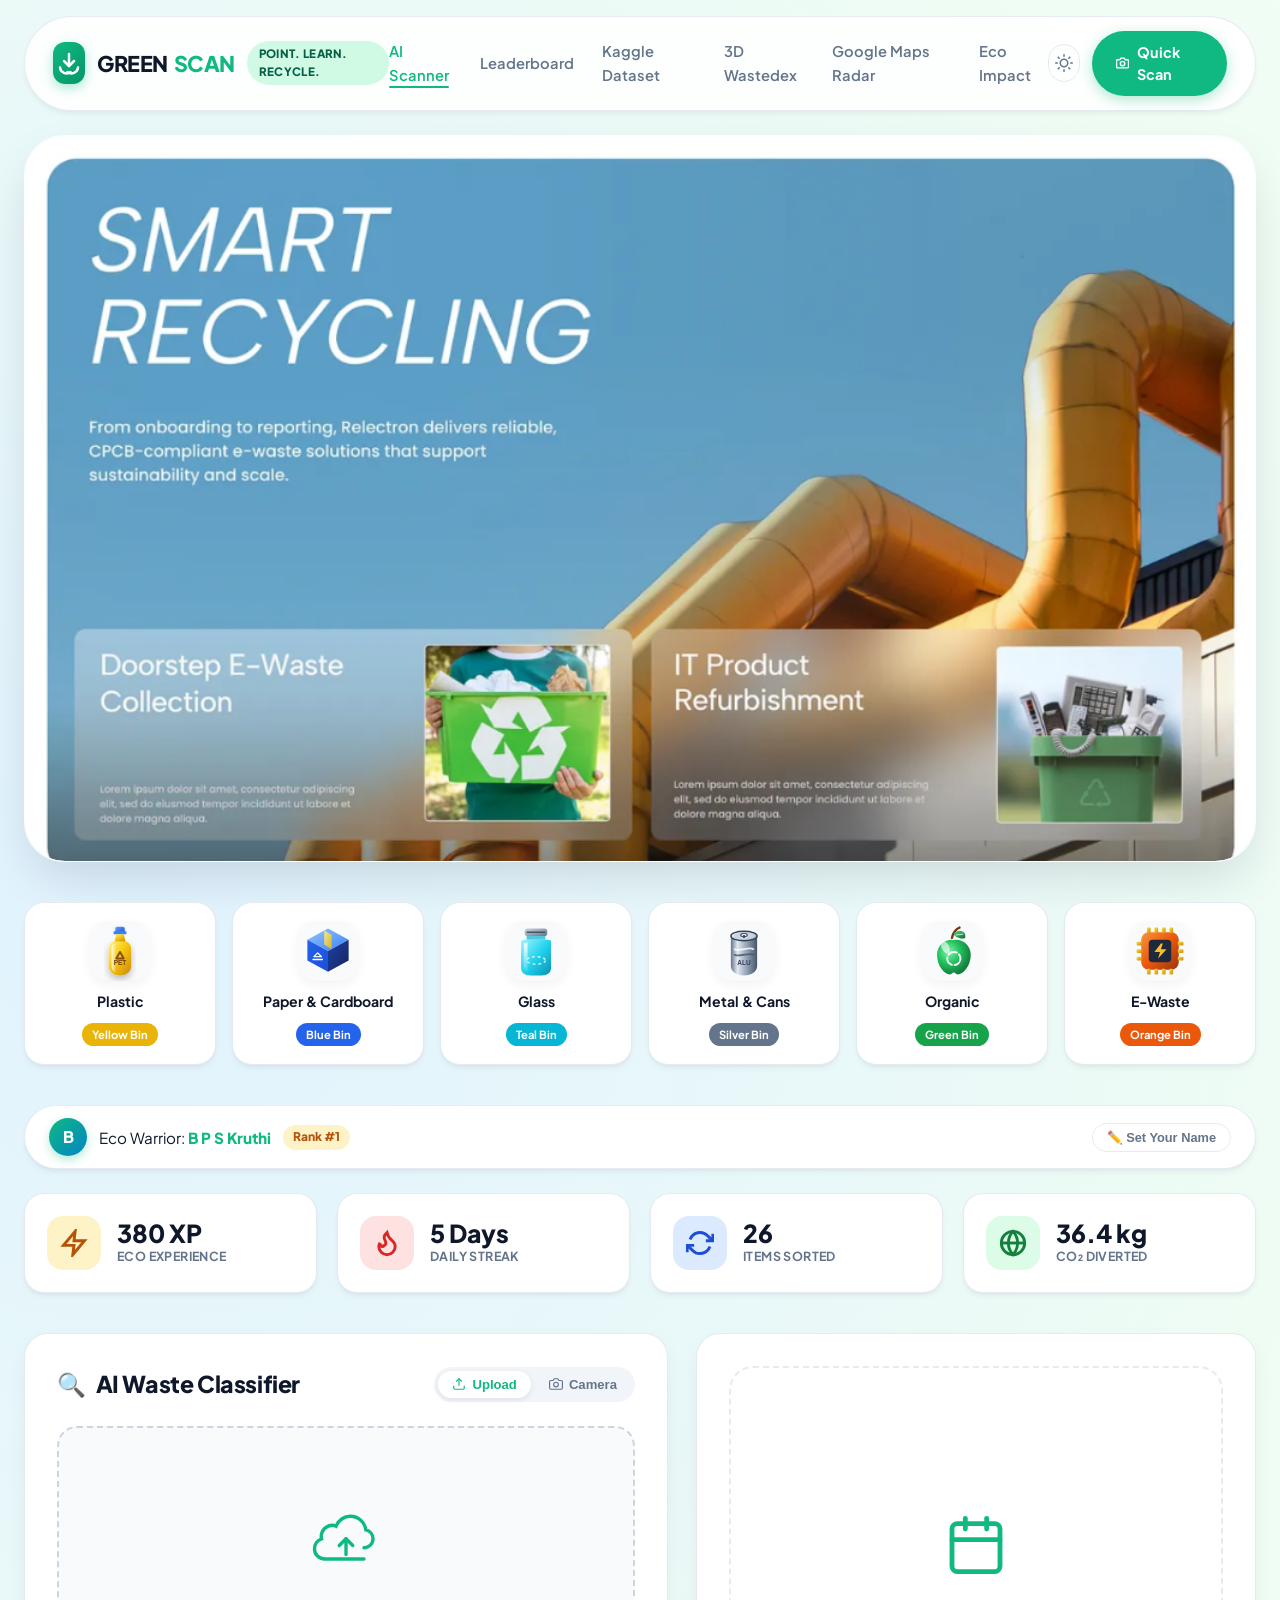
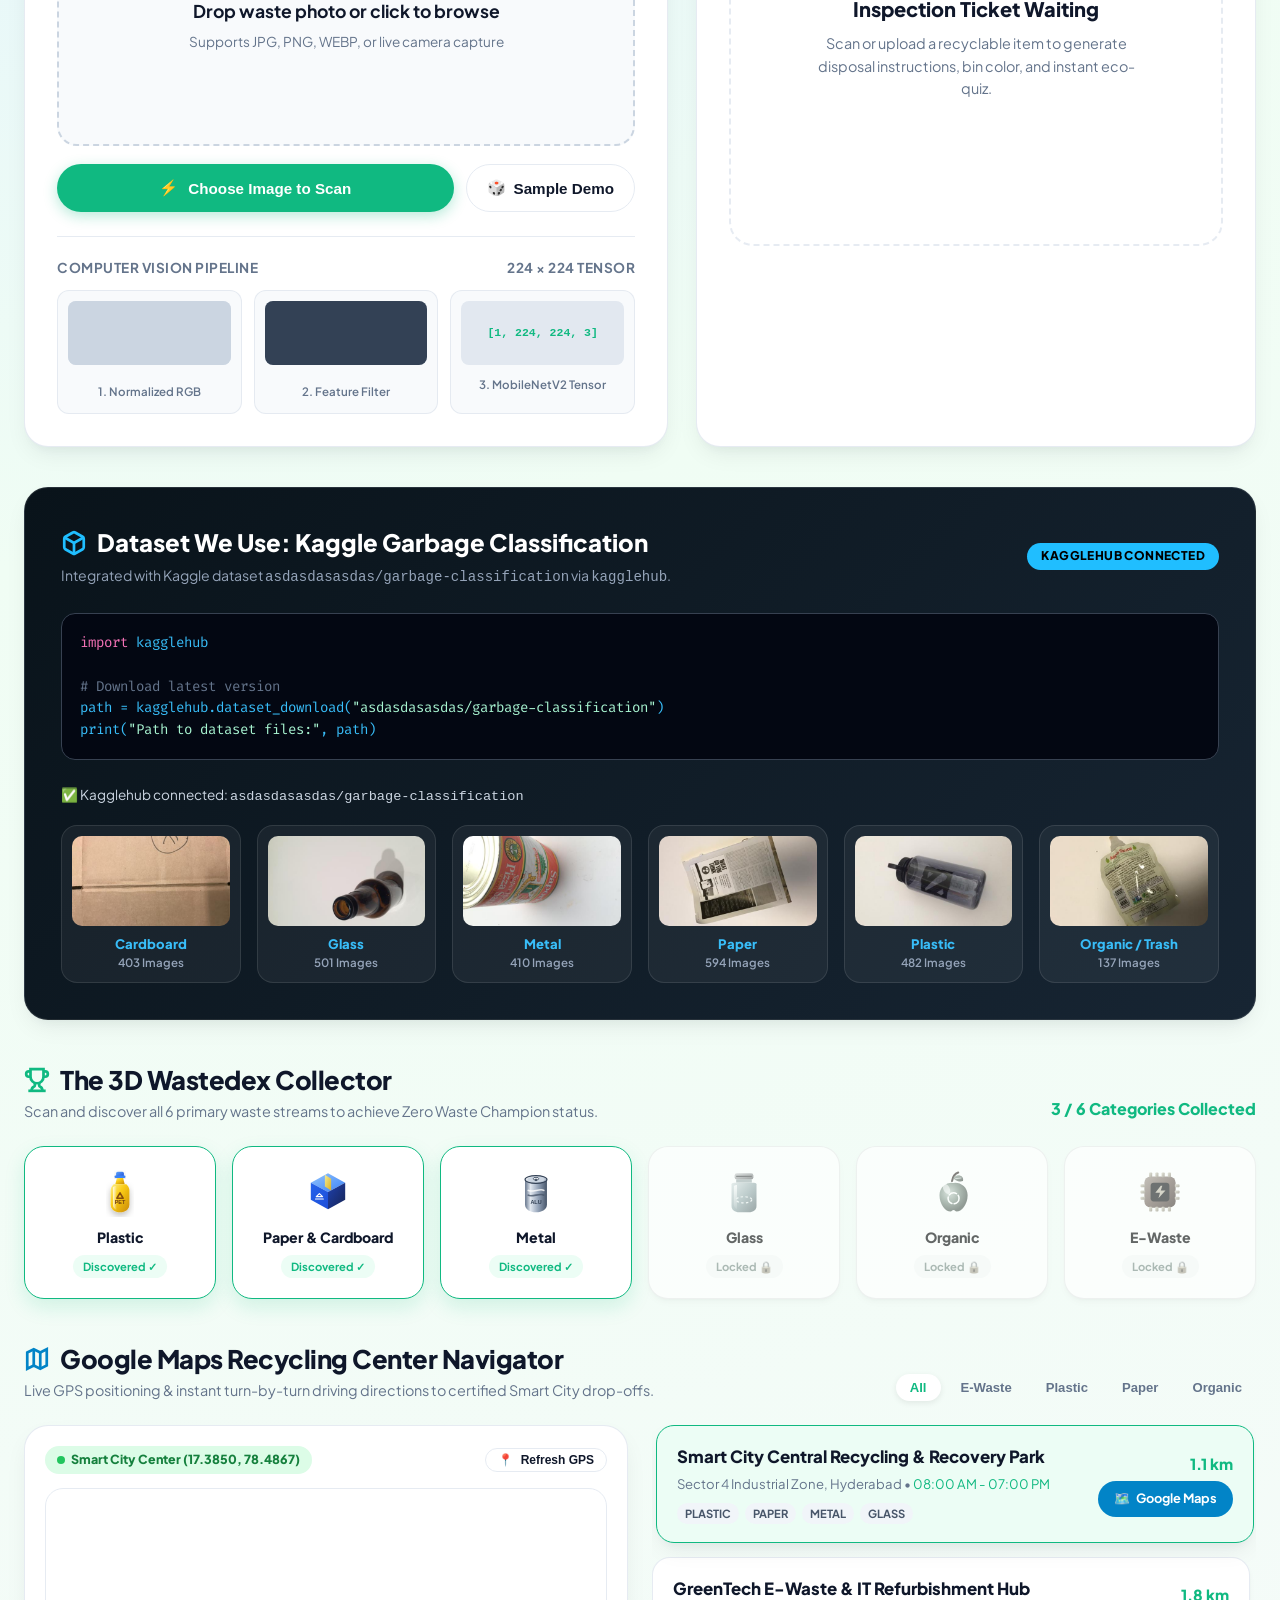
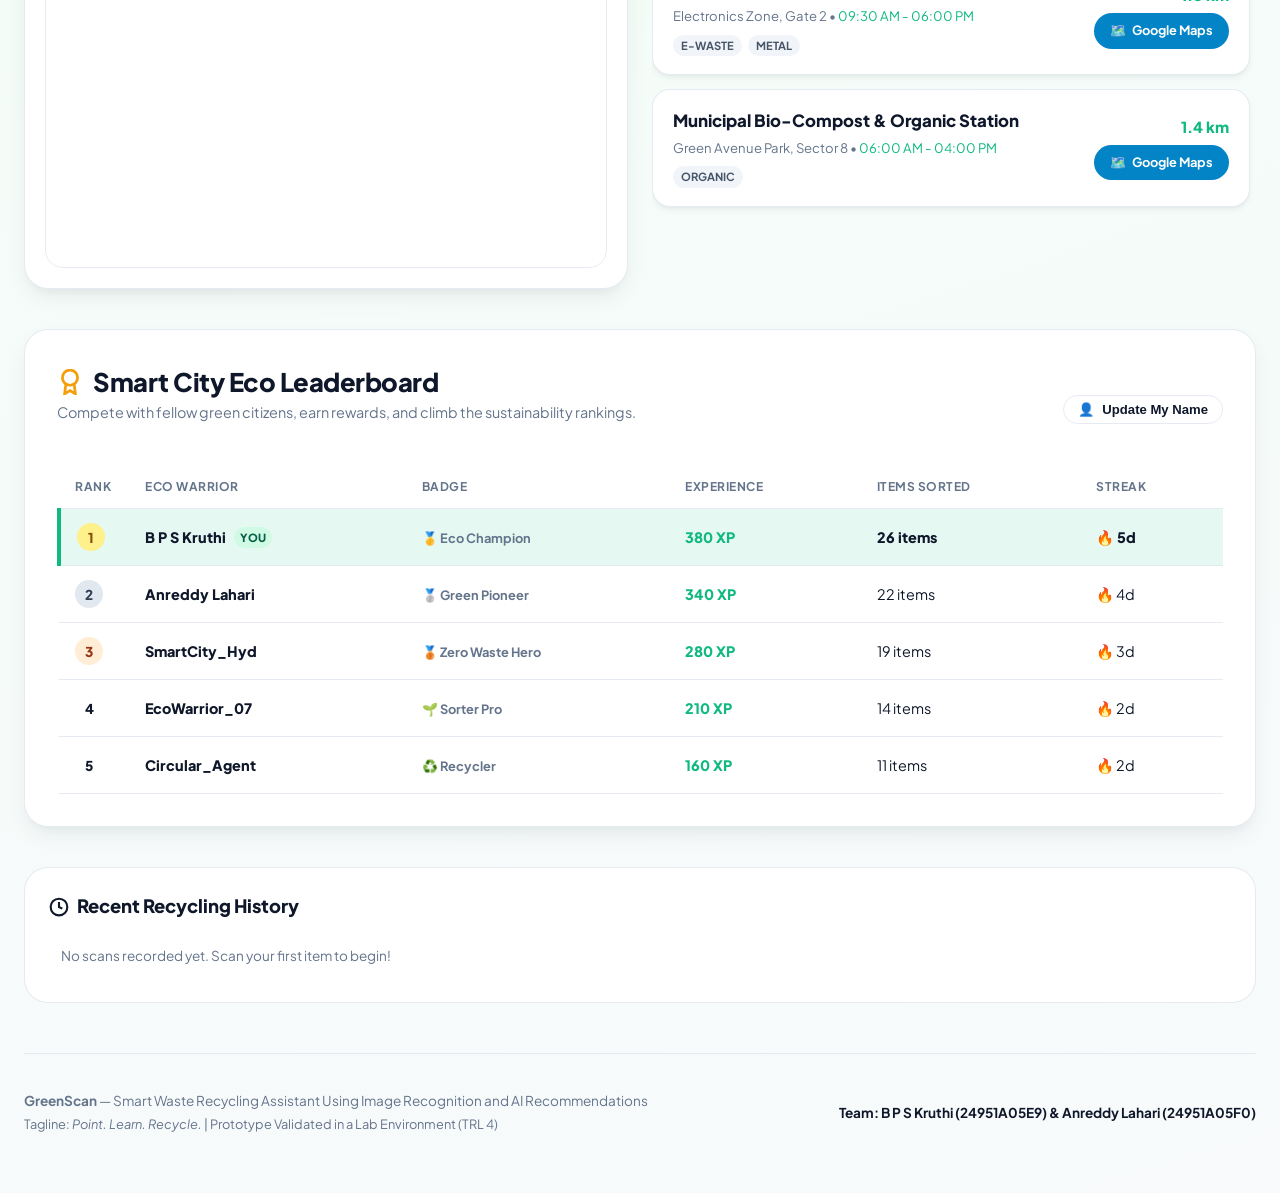
==== static/index.html @ 91ac3212 "Initial commit: GreenScan Smart Waste Recycling Assistant using Image Recognition and AI Recommendat" ====
<!DOCTYPE html>
<html lang="en">
<head>
  <meta charset="UTF-8">
  <meta name="viewport" content="width=device-width, initial-scale=1.0">
  <title>GreenScan - Smart Waste Recycling Assistant Using Image Recognition and AI Recommendations</title>
  <!-- Google Fonts: Plus Jakarta Sans & Fira Code -->
  <link rel="preconnect" href="https://fonts.googleapis.com">
  <link rel="preconnect" href="https://fonts.gstatic.com" crossorigin>
  <link href="https://fonts.googleapis.com/css2?family=Plus+Jakarta+Sans:ital,wght@0,300;0,400;0,500;0,600;0,700;0,800;1,800;1,900&family=Fira+Code:wght@400;500;600&display=swap" rel="stylesheet">
  <!-- Stylesheet -->
  <link rel="stylesheet" href="css/style.css">
  <link rel="icon" href="data:image/svg+xml,<svg xmlns='http://www.w3.org/2000/svg' viewBox='0 0 100 100'><text y='.9em' font-size='90'>♻️</text></svg>">
</head>
<body>

  <div class="site-wrapper">

    <!-- Top Navigation Header (Inspired by RECYCLEE) -->
    <header class="main-header">
      <a href="#" class="brand-container">
        <div class="brand-icon-box">
          <!-- 3D Geometric Recycle Leaf SVG -->
          <svg width="24" height="24" viewBox="0 0 24 24" fill="none" stroke="currentColor" stroke-width="2.5" stroke-linecap="round" stroke-linejoin="round">
            <polyline points="7 10 12 15 17 10"></polyline>
            <path d="M12 15V3"></path>
            <path d="M21 16.5A6.5 6.5 0 0 1 10.5 21"></path>
            <path d="M3 16.5A6.5 6.5 0 0 0 13.5 21"></path>
          </svg>
        </div>
        <div class="brand-title">
          GREEN<span>SCAN</span>
        </div>
        <span class="tagline-pill">Point. Learn. Recycle.</span>
      </a>

      <nav>
        <ul class="nav-links">
          <li><a href="#scan-studio" class="active">AI Scanner</a></li>
          <li><a href="#leaderboard-section">Leaderboard</a></li>
          <li><a href="#kaggle-section">Kaggle Dataset</a></li>
          <li><a href="#wastedex-section">3D Wastedex</a></li>
          <li><a href="#maps-section">Google Maps Radar</a></li>
          <li><a href="#impact-section">Eco Impact</a></li>
        </ul>
      </nav>

      <div class="header-actions">
        <!-- Theme Toggle -->
        <button class="btn-theme-toggle" id="theme-toggle" title="Toggle Light / Dark Mode">
          <svg width="18" height="18" viewBox="0 0 24 24" fill="none" stroke="currentColor" stroke-width="2" stroke-linecap="round" stroke-linejoin="round">
            <circle cx="12" cy="12" r="5"></circle>
            <line x1="12" y1="1" x2="12" y2="3"></line>
            <line x1="12" y1="21" x2="12" y2="23"></line>
            <line x1="4.22" y1="4.22" x2="5.64" y2="5.64"></line>
            <line x1="18.36" y1="18.36" x2="19.78" y2="19.78"></line>
            <line x1="1" y1="12" x2="3" y2="12"></line>
            <line x1="21" y1="12" x2="23" y2="12"></line>
            <line x1="4.22" y1="19.78" x2="5.64" y2="18.36"></line>
            <line x1="18.36" y1="5.64" x2="19.78" y2="4.22"></line>
          </svg>
        </button>

        <a href="#scan-studio" class="btn-cta-green">
          <svg width="16" height="16" viewBox="0 0 24 24" fill="none" stroke="currentColor" stroke-width="2.5" stroke-linecap="round" stroke-linejoin="round"><path d="M23 19a2 2 0 0 1-2 2H3a2 2 0 0 1-2-2V8a2 2 0 0 1 2-2h4l2-3h6l2 3h4a2 2 0 0 1 2 2z"></path><circle cx="12" cy="13" r="4"></circle></svg>
          Quick Scan
        </a>
      </div>
    </header>

    <!-- Hero Section (Matches Reference Image Exactly: Clean Industrial Pipeline, No Duplicate Text, No SDG Clutter) -->
    <section class="hero-outer-card">
      <img src="img/hero_banner.png" alt="Smart Recycling Hero Banner" class="hero-banner-main">
      
      <!-- Interactive Hotspots over the two frosted cards in the image -->
      <div class="hero-hotspots">
        <div class="hero-hotspot" onclick="document.getElementById('maps-section').scrollIntoView({behavior: 'smooth'})" title="Doorstep E-Waste Collection: View Drop-off Centers"></div>
        <div class="hero-hotspot" onclick="document.getElementById('scan-studio').scrollIntoView({behavior: 'smooth'})" title="IT Product Refurbishment: AI Waste Scanner"></div>
      </div>
    </section>

    <!-- 3D Vector SVG Category Quick Bar (Handcrafted 3D Gradient Vector Icons) -->
    <section class="category-strip">
      <div class="cat-pill-card" onclick="simulateSmartClassification('plastic_bottle.jpg')">
        <div class="cat-3d-svg-wrap" id="cat-svg-plastic">
          <!-- 3D Plastic Bottle SVG injected via JS -->
        </div>
        <span class="name">Plastic</span>
        <span class="bin-tag bg-yellow-bin">Yellow Bin</span>
      </div>

      <div class="cat-pill-card" onclick="simulateSmartClassification('cardboard_box.jpg')">
        <div class="cat-3d-svg-wrap" id="cat-svg-paper">
          <!-- 3D Cardboard Box SVG injected via JS -->
        </div>
        <span class="name">Paper &amp; Cardboard</span>
        <span class="bin-tag bg-blue-bin">Blue Bin</span>
      </div>

      <div class="cat-pill-card" onclick="simulateSmartClassification('glass_jar.jpg')">
        <div class="cat-3d-svg-wrap" id="cat-svg-glass">
          <!-- 3D Glass Jar SVG injected via JS -->
        </div>
        <span class="name">Glass</span>
        <span class="bin-tag bg-teal-bin">Teal Bin</span>
      </div>

      <div class="cat-pill-card" onclick="simulateSmartClassification('soda_can.jpg')">
        <div class="cat-3d-svg-wrap" id="cat-svg-metal">
          <!-- 3D Metal Can SVG injected via JS -->
        </div>
        <span class="name">Metal &amp; Cans</span>
        <span class="bin-tag bg-grey-bin">Silver Bin</span>
      </div>

      <div class="cat-pill-card" onclick="simulateSmartClassification('banana_peel.jpg')">
        <div class="cat-3d-svg-wrap" id="cat-svg-organic">
          <!-- 3D Organic Apple SVG injected via JS -->
        </div>
        <span class="name">Organic</span>
        <span class="bin-tag bg-green-bin">Green Bin</span>
      </div>

      <div class="cat-pill-card" onclick="simulateSmartClassification('battery_circuit.jpg')">
        <div class="cat-3d-svg-wrap" id="cat-svg-ewaste">
          <!-- 3D E-Waste Circuit SVG injected via JS -->
        </div>
        <span class="name">E-Waste</span>
        <span class="bin-tag bg-orange-bin">Orange Bin</span>
      </div>
    </section>

    <!-- User Profile Bar with Leaderboard Rank and Edit Name -->
    <div class="user-profile-bar">
      <div class="user-profile-left">
        <div class="user-avatar-circle" id="user-display-avatar">K</div>
        <div class="user-title-text">
          Eco Warrior: <strong id="user-display-name">B P S Kruthi</strong>
        </div>
        <span class="rank-badge-pill" id="user-display-rank">Rank #1</span>
      </div>
      <button class="btn-edit-name" id="btn-open-name-modal">
        <span>✏️</span> Set Your Name
      </button>
    </div>

    <!-- Gamification & Impact Overview Bar -->
    <section class="gamification-impact-grid" id="impact-section">
      <div class="metric-card">
        <div class="metric-icon-box" style="background: #fef3c7; color: #b45309;">
          <svg width="28" height="28" viewBox="0 0 24 24" fill="none" stroke="currentColor" stroke-width="2.5"><polygon points="13 2 3 14 12 14 11 22 21 10 12 10 13 2"></polygon></svg>
        </div>
        <div class="metric-info">
          <h3 id="stat-xp">120 XP</h3>
          <p>Eco Experience</p>
        </div>
      </div>

      <div class="metric-card">
        <div class="metric-icon-box" style="background: #fee2e2; color: #dc2626;">
          <svg width="28" height="28" viewBox="0 0 24 24" fill="none" stroke="currentColor" stroke-width="2.5"><path d="M8.5 14.5A2.5 2.5 0 0 0 11 12c0-1.38-.5-2-1-3-1.072-2.143-.224-4.054 2-6 .5 2.5 2 4.9 4 6.5 2 1.6 3 3.5 3 5.5a7 7 0 1 1-14 0c0-1.153.433-2.294 1-3a2.5 2.5 0 0 0 2.5 3z"></path></svg>
        </div>
        <div class="metric-info">
          <h3 id="stat-streak">4 Days</h3>
          <p>Daily Streak</p>
        </div>
      </div>

      <div class="metric-card">
        <div class="metric-icon-box" style="background: #dbeafe; color: #1d4ed8;">
          <svg width="28" height="28" viewBox="0 0 24 24" fill="none" stroke="currentColor" stroke-width="2.5"><polyline points="23 4 23 10 17 10"></polyline><polyline points="1 20 1 14 7 14"></polyline><path d="M3.51 9a9 9 0 0 1 14.85-3.36L23 10M1 14l4.64 4.36A9 9 0 0 0 20.49 15"></path></svg>
        </div>
        <div class="metric-info">
          <h3 id="stat-sorted">18</h3>
          <p>Items Sorted</p>
        </div>
      </div>

      <div class="metric-card">
        <div class="metric-icon-box" style="background: #dcfce7; color: #15803d;">
          <svg width="28" height="28" viewBox="0 0 24 24" fill="none" stroke="currentColor" stroke-width="2.5"><circle cx="12" cy="12" r="10"></circle><line x1="2" y1="12" x2="22" y2="12"></line><path d="M12 2a15.3 15.3 0 0 1 4 10 15.3 15.3 0 0 1-4 10 15.3 15.3 0 0 1-4-10 15.3 15.3 0 0 1 4-10z"></path></svg>
        </div>
        <div class="metric-info">
          <h3 id="stat-co2">24.6 kg</h3>
          <p>CO₂ Diverted</p>
        </div>
      </div>
    </section>

    <!-- Main Live AI Scanning & Inspection Studio -->
    <section class="studio-grid" id="scan-studio">
      <!-- Left: Input Viewport & Preprocessing Inspector -->
      <div class="studio-card">
        <div class="studio-title-row">
          <h2>
            <span>🔍</span> AI Waste Classifier
          </h2>
          <div class="mode-pills">
            <button class="mode-pill active" id="mode-upload">
              <svg width="14" height="14" viewBox="0 0 24 24" fill="none" stroke="currentColor" stroke-width="2"><path d="M21 15v4a2 2 0 0 1-2 2H5a2 2 0 0 1-2-2v-4"></path><polyline points="17 8 12 3 7 8"></polyline><line x1="12" y1="3" x2="12" y2="15"></line></svg>
              Upload
            </button>
            <button class="mode-pill" id="mode-camera">
              <svg width="14" height="14" viewBox="0 0 24 24" fill="none" stroke="currentColor" stroke-width="2"><path d="M23 19a2 2 0 0 1-2 2H3a2 2 0 0 1-2-2V8a2 2 0 0 1 2-2h4l2-3h6l2 3h4a2 2 0 0 1 2 2z"></path><circle cx="12" cy="13" r="4"></circle></svg>
              Camera
            </button>
          </div>
        </div>

        <!-- Viewport Box -->
        <div class="scanner-viewport" id="drop-zone">
          <input type="file" id="file-input" accept="image/*" style="display: none;">
          
          <div class="viewport-idle">
            <!-- 3D Cloud/Scanner Vector Icon -->
            <svg class="doodle-upload-icon" viewBox="0 0 64 64" fill="none" xmlns="http://www.w3.org/2000/svg">
              <path d="M48 38C52.4 38 56 34.4 56 30C56 26.2 53.3 23 49.6 22.2C48.8 15.3 43 10 36 10C30.2 10 25.2 13.6 23.2 18.8C22.2 18.3 21.1 18 20 18C14.5 18 10 22.5 10 28C10 28.7 10.1 29.4 10.3 30.1C6.7 31.3 4 34.8 4 39C4 44 8 48 13 48H48" stroke="#10b981" stroke-width="3" stroke-linecap="round"/>
              <polyline points="26 36 32 30 38 36" stroke="#10b981" stroke-width="3" stroke-linecap="round" stroke-linejoin="round"/>
              <line x1="32" y1="30" x2="32" y2="44" stroke="#10b981" stroke-width="3" stroke-linecap="round"/>
            </svg>
            <h4>Drop waste photo or click to browse</h4>
            <p>Supports JPG, PNG, WEBP, or live camera capture</p>
          </div>

          <!-- Video live element -->
          <video id="camera-stream" playsinline autoplay muted></video>
          <!-- Image preview element -->
          <img id="preview-img" alt="Captured Waste Item">
          <!-- Scanning line animation -->
          <div class="camera-scanning-line"></div>
        </div>

        <!-- Controls Action Row -->
        <div class="scanner-controls">
          <button class="btn-scan-main" id="btn-scan-action">
            <span>⚡</span> Choose Image to Scan
          </button>
          <button class="btn-outline" id="btn-sample-pick" title="Quick sample test">
            <span>🎲</span> Sample Demo
          </button>
        </div>

        <!-- Computer Vision Preprocessing Inspector -->
        <div class="preprocessing-inspector">
          <div class="inspector-header">
            <span>Computer Vision Pipeline</span>
            <span>224 × 224 Tensor</span>
          </div>
          <div class="stages-grid">
            <div class="stage-card">
              <img id="stage-orig-img" src="data:image/svg+xml,<svg xmlns='http://www.w3.org/2000/svg' width='100' height='70'><rect width='100%' height='100%' fill='%23cbd5e1'/></svg>" alt="RGB View">
              <span>1. Normalized RGB</span>
            </div>
            <div class="stage-card">
              <img id="stage-edge-img" src="data:image/svg+xml,<svg xmlns='http://www.w3.org/2000/svg' width='100' height='70'><rect width='100%' height='100%' fill='%23334155'/></svg>" alt="Edge Grayscale">
              <span>2. Feature Filter</span>
            </div>
            <div class="stage-card">
              <div class="tensor-cube" id="stage-tensor-txt">[1, 224, 224, 3]</div>
              <span>3. MobileNetV2 Tensor</span>
            </div>
          </div>
        </div>
      </div>

      <!-- Right: Ticket Result & Recommendation Studio -->
      <div class="studio-card ticket-wrapper">
        <!-- Empty Placeholder State -->
        <div class="ticket-empty" id="ticket-empty">
          <div class="ticket-empty-icon">
            <svg width="64" height="64" viewBox="0 0 24 24" fill="none" stroke="currentColor" stroke-width="1.8" stroke-linecap="round" stroke-linejoin="round">
              <rect x="3" y="4" width="18" height="18" rx="2" ry="2"></rect>
              <line x1="16" y1="2" x2="16" y2="6"></line>
              <line x1="8" y1="2" x2="8" y2="6"></line>
              <line x1="3" y1="10" x2="21" y2="10"></line>
            </svg>
          </div>
          <h3>Inspection Ticket Waiting</h3>
          <p>Scan or upload a recyclable item to generate disposal instructions, bin color, and instant eco-quiz.</p>
        </div>

        <!-- Active Ticket Container -->
        <div class="ticket-active" id="ticket-active">
          <!-- Language Selector & Confidence Header -->
          <div class="ticket-top-controls">
            <div class="ticket-lang-selector">
              <span class="lang-label">🌐 Language:</span>
              <button class="lang-btn active" data-lang="en">English</button>
              <button class="lang-btn" data-lang="te">తెలుగు</button>
              <button class="lang-btn" data-lang="hi">हिंदी</button>
            </div>
            <div class="confidence-meter">
              <span class="conf-label" id="ticket-conf-label">Confidence Score</span>
              <span class="conf-val" id="ticket-conf-val">95.4%</span>
            </div>
          </div>

          <!-- Bin Stamp Badge -->
          <div class="ticket-header-badge" style="margin-bottom: 14px;">
            <div class="bin-stamp" id="ticket-bin-stamp">
              <!-- Injected dynamically with 3D SVG -->
            </div>
          </div>

          <!-- Identified Category Title -->
          <h3 class="ticket-item-title" id="ticket-item-name">Plastic Recyclable</h3>

          <!-- Directly Matched Nearest Drop-off Center based on scanned category -->
          <div class="ticket-matched-center-box" id="ticket-matched-center-box">
            <div class="matched-center-header">
              <span class="center-badge-category" id="matched-center-cat-tag">Nearest Drop-off</span>
              <span class="matched-distance-pill" id="matched-center-distance">1.1 km away</span>
            </div>
            <h4 id="matched-center-name">Smart City Central Recycling &amp; Recovery Park</h4>
            <p id="matched-center-address">Sector 4 Industrial Zone, Hyderabad</p>
            <div class="matched-center-actions">
              <a href="#" target="_blank" id="matched-center-nav-btn" class="btn-direct-maps">
                <svg width="18" height="18" viewBox="0 0 24 24" fill="none" stroke="currentColor" stroke-width="2.5"><polygon points="3 6 9 3 15 6 21 3 21 18 15 21 9 18 3 21"></polygon><line x1="9" y1="3" x2="9" y2="18"></line><line x1="15" y1="6" x2="15" y2="21"></line></svg>
                <span id="nav-btn-text">Open in Google Maps (Turn-by-turn Directions)</span>
              </a>
              <button class="btn-outline-small" id="btn-scroll-radar" onclick="scrollToMapsAndSelect()">
                <span>📍</span> <span id="radar-btn-text">View on Map Below</span>
              </button>
            </div>
          </div>

          <!-- Do's and Don'ts Grid -->
          <div class="ticket-dos-donts">
            <div class="guideline-box dos">
              <h5 id="ticket-dos-title"><span>✅</span> Proper Do's</h5>
              <ul id="ticket-dos-list">
                <li>Rinse to clear leftover food or liquid.</li>
                <li>Check for resin recycling codes #1 or #2.</li>
              </ul>
            </div>
            <div class="guideline-box donts">
              <h5 id="ticket-donts-title"><span>❌</span> Critical Don'ts</h5>
              <ul id="ticket-donts-list">
                <li>Never mix with wet kitchen waste.</li>
                <li>Do not leave caps loose if forbidden locally.</li>
              </ul>
            </div>
          </div>

          <!-- Contamination Checklist -->
          <div class="contamination-checklist">
            <div class="checklist-title" id="contamination-check-title">
              <span>🛡️</span> Contamination Prevention Check (+25 XP)
            </div>
            <label class="check-item">
              <input type="checkbox" class="contam-check">
              <span>Rinsed and emptied of all liquids/food residue</span>
            </label>
            <label class="check-item">
              <input type="checkbox" class="contam-check">
              <span>External adhesive tape or non-recyclable wraps removed</span>
            </label>
            <label class="check-item">
              <input type="checkbox" class="contam-check">
              <span>Completely dry to prevent mold in paper/dry bins</span>
            </label>
          </div>

          <!-- Correct-It Feature (Active Learning Feedback Loop) -->
          <div class="correct-it-section">
            <div class="correct-it-text">
              <span>⚠️</span> Wrong prediction? Correct it to train the model:
            </div>
            <select class="correct-select" id="correct-category-select">
              <option value="">Choose correct class...</option>
              <option value="plastic">Plastic</option>
              <option value="paper">Paper / Cardboard</option>
              <option value="glass">Glass</option>
              <option value="metal">Metal / Can</option>
              <option value="organic">Organic / Compost</option>
              <option value="e-waste">E-Waste</option>
            </select>
          </div>

          <!-- Eco Knowledge Fact & Quiz -->
          <div class="quiz-knowledge-card">
            <div class="knowledge-fact">
              <span class="knowledge-fact-icon">💡</span>
              <p id="ticket-fact-text">Recycling a single aluminum can saves enough energy to run a TV for 3 hours!</p>
            </div>
            <div class="quiz-box">
              <div class="quiz-question" id="quiz-question">Quiz question appears here...</div>
              <div class="quiz-options" id="quiz-options"></div>
              <div class="quiz-feedback-text" id="quiz-feedback"></div>
            </div>
          </div>
        </div>
      </div>
    </section>

    <!-- Kagglehub Real Dataset Section (Showcases exact dataset & real photos) -->
    <section class="kaggle-hub-card" id="kaggle-section">
      <div class="kaggle-header">
        <div>
          <h2 style="font-size: 1.5rem; font-weight: 800; margin-bottom: 4px; display: flex; align-items: center; gap: 10px;">
            <svg width="26" height="26" viewBox="0 0 24 24" fill="none" stroke="#20beff" stroke-width="2.5"><path d="M21 16V8a2 2 0 0 0-1-1.73l-7-4a2 2 0 0 0-2 0l-7 4A2 2 0 0 0 3 8v8a2 2 0 0 0 1 1.73l7 4a2 2 0 0 0 2 0l7-4A2 2 0 0 0 21 16z"></path><polyline points="3.27 6.96 12 12.01 20.73 6.96"></polyline><line x1="12" y1="22.08" x2="12" y2="12"></line></svg>
            Dataset We Use: Kaggle Garbage Classification
          </h2>
          <p style="color: #94a3b8; font-size: 0.88rem;">
            Integrated with Kaggle dataset <code>asdasdasasdas/garbage-classification</code> via <code>kagglehub</code>.
          </p>
        </div>
        <span class="kaggle-badge">Kagglehub Connected</span>
      </div>

      <!-- Dedicated Code Snippet as requested -->
      <div class="code-snippet-box">
<span style="color: #f472b6;">import</span> kagglehub<br><br>
<span style="color: #64748b;"># Download latest version</span><br>
path = kagglehub.<span style="color: #38bdf8;">dataset_download</span>(<span style="color: #a7f3d0;">"asdasdasasdas/garbage-classification"</span>)<br>
<span style="color: #38bdf8;">print</span>(<span style="color: #a7f3d0;">"Path to dataset files:"</span>, path)
      </div>

      <p id="dataset-status-txt" style="font-size: 0.85rem; margin-bottom: 16px; color: #cbd5e1;">
        Checking Kagglehub dataset cache...
      </p>

      <!-- Real Dataset Sample Thumbnails from actual local dataset cache -->
      <div class="dataset-sample-grid">
        <div class="dataset-sample-card">
          <img src="img/dataset_samples/cardboard_sample.jpg" alt="Cardboard Sample" class="dataset-sample-thumb" onerror="this.src='img/hero_banner.png'">
          <div class="cls-name">Cardboard</div>
          <div class="cls-count">403 Images</div>
        </div>

        <div class="dataset-sample-card">
          <img src="img/dataset_samples/glass_sample.jpg" alt="Glass Sample" class="dataset-sample-thumb" onerror="this.src='img/hero_banner.png'">
          <div class="cls-name">Glass</div>
          <div class="cls-count">501 Images</div>
        </div>

        <div class="dataset-sample-card">
          <img src="img/dataset_samples/metal_sample.jpg" alt="Metal Sample" class="dataset-sample-thumb" onerror="this.src='img/hero_banner.png'">
          <div class="cls-name">Metal</div>
          <div class="cls-count">410 Images</div>
        </div>

        <div class="dataset-sample-card">
          <img src="img/dataset_samples/paper_sample.jpg" alt="Paper Sample" class="dataset-sample-thumb" onerror="this.src='img/hero_banner.png'">
          <div class="cls-name">Paper</div>
          <div class="cls-count">594 Images</div>
        </div>

        <div class="dataset-sample-card">
          <img src="img/dataset_samples/plastic_sample.jpg" alt="Plastic Sample" class="dataset-sample-thumb" onerror="this.src='img/hero_banner.png'">
          <div class="cls-name">Plastic</div>
          <div class="cls-count">482 Images</div>
        </div>

        <div class="dataset-sample-card">
          <img src="img/dataset_samples/trash_sample.jpg" alt="Trash Sample" class="dataset-sample-thumb" onerror="this.src='img/hero_banner.png'">
          <div class="cls-name">Organic / Trash</div>
          <div class="cls-count">137 Images</div>
        </div>
      </div>
    </section>

    <!-- 3D Wastedex: 6-Category Collector System -->
    <section class="wastedex-section" id="wastedex-section">
      <div class="section-header">
        <div>
          <h2>
            <svg width="26" height="26" viewBox="0 0 24 24" fill="none" stroke="#10b981" stroke-width="2.5"><path d="M6 9H4.5a2.5 2.5 0 0 1 0-5H6"></path><path d="M18 9h1.5a2.5 2.5 0 0 0 0-5H18"></path><path d="M4 22h16"></path><path d="M10 14.66V17c0 .55-.47.98-.97 1.21C7.85 18.75 7 20.24 7 22"></path><path d="M14 14.66V17c0 .55.47.98.97 1.21C16.15 18.75 17 20.24 17 22"></path><path d="M18 2H6v7a6 6 0 0 0 12 0V2Z"></path></svg>
            The 3D Wastedex Collector
          </h2>
          <p>Scan and discover all 6 primary waste streams to achieve Zero Waste Champion status.</p>
        </div>
        <div id="wastedex-progress-txt" style="font-weight: 800; color: var(--primary);">
          3 / 6 Categories Collected
        </div>
      </div>

      <div class="wastedex-grid">
        <div class="wastedex-card unlocked" data-category="plastic">
          <div class="badge-svg-wrap"></div>
          <h4>Plastic</h4>
          <span class="count-pill">Discovered ✓</span>
        </div>
        <div class="wastedex-card unlocked" data-category="paper">
          <div class="badge-svg-wrap"></div>
          <h4>Paper &amp; Cardboard</h4>
          <span class="count-pill">Discovered ✓</span>
        </div>
        <div class="wastedex-card unlocked" data-category="metal">
          <div class="badge-svg-wrap"></div>
          <h4>Metal</h4>
          <span class="count-pill">Discovered ✓</span>
        </div>
        <div class="wastedex-card locked" data-category="glass">
          <div class="badge-svg-wrap"></div>
          <h4>Glass</h4>
          <span class="count-pill">Locked 🔒</span>
        </div>
        <div class="wastedex-card locked" data-category="organic">
          <div class="badge-svg-wrap"></div>
          <h4>Organic</h4>
          <span class="count-pill">Locked 🔒</span>
        </div>
        <div class="wastedex-card locked" data-category="e-waste">
          <div class="badge-svg-wrap"></div>
          <h4>E-Waste</h4>
          <span class="count-pill">Locked 🔒</span>
        </div>
      </div>
    </section>

    <!-- Google Maps API & Real Geolocation Navigation Hub -->
    <section class="maps-section" id="maps-section">
      <div class="section-header">
        <div>
          <h2>
            <svg width="26" height="26" viewBox="0 0 24 24" fill="none" stroke="#0284c7" stroke-width="2.5"><polygon points="3 6 9 3 15 6 21 3 21 18 15 21 9 18 3 21"></polygon><line x1="9" y1="3" x2="9" y2="18"></line><line x1="15" y1="6" x2="15" y2="21"></line></svg>
            Google Maps Recycling Center Navigator
          </h2>
          <p>Live GPS positioning &amp; instant turn-by-turn driving directions to certified Smart City drop-offs.</p>
        </div>
        <!-- Category Filter Tabs -->
        <div style="display: flex; gap: 6px; flex-wrap: wrap;">
          <button class="mode-pill active radar-filter-btn" data-filter="all">All</button>
          <button class="mode-pill radar-filter-btn" data-filter="e-waste">E-Waste</button>
          <button class="mode-pill radar-filter-btn" data-filter="plastic">Plastic</button>
          <button class="mode-pill radar-filter-btn" data-filter="paper">Paper</button>
          <button class="mode-pill radar-filter-btn" data-filter="organic">Organic</button>
        </div>
      </div>

      <div class="google-maps-hub-container">
        <!-- Interactive Google Map Frame -->
        <div class="map-wrapper-card">
          <div class="map-header-status">
            <span class="live-gps-badge">
              <span class="gps-pulse-dot"></span>
              <span id="user-location-label">Detecting Current GPS Location...</span>
            </span>
            <button class="btn-outline" style="padding: 4px 12px; font-size: 0.75rem;" onclick="attemptGeoLocation()">
              <span>📍</span> Refresh GPS
            </button>
          </div>
          <div class="google-map-iframe-box">
            <iframe id="google-map-iframe" src="https://maps.google.com/maps?q=17.3850,78.4867&z=13&output=embed" loading="lazy" allowfullscreen referrerpolicy="no-referrer-when-downgrade"></iframe>
          </div>
        </div>

        <!-- Verified Recycling Centers List with 1-Click Directions -->
        <div class="nearby-list-container" id="nearby-centers-list">
          <!-- Populated dynamically via JS -->
        </div>
      </div>
    </section>

    <!-- Smart City Recycling Leaderboard Section -->
    <section class="leaderboard-section" id="leaderboard-section">
      <div class="section-header">
        <div>
          <h2>
            <svg width="26" height="26" viewBox="0 0 24 24" fill="none" stroke="#f59e0b" stroke-width="2.5"><circle cx="12" cy="8" r="7"></circle><polyline points="8.21 13.89 7 23 12 20 17 23 15.79 13.88"></polyline></svg>
            Smart City Eco Leaderboard
          </h2>
          <p>Compete with fellow green citizens, earn rewards, and climb the sustainability rankings.</p>
        </div>
        <button class="btn-outline" onclick="openNameModal()" style="font-size: 0.82rem; padding: 6px 14px;">
          <span>👤</span> Update My Name
        </button>
      </div>

      <div style="overflow-x: auto;">
        <table class="leaderboard-table">
          <thead>
            <tr>
              <th style="width: 70px;">Rank</th>
              <th>Eco Warrior</th>
              <th>Badge</th>
              <th>Experience</th>
              <th>Items Sorted</th>
              <th>Streak</th>
            </tr>
          </thead>
          <tbody id="leaderboard-body">
            <!-- Populated dynamically via JS -->
          </tbody>
        </table>
      </div>
    </section>

    <!-- Recent History Log -->
    <section class="history-section" style="background: var(--card-bg); border: 1px solid var(--border-light); border-radius: var(--radius-card); padding: 24px; margin-bottom: 40px;">
      <h3 style="font-size: 1.15rem; font-weight: 800; margin-bottom: 12px; display: flex; align-items: center; gap: 8px;">
        <svg width="20" height="20" viewBox="0 0 24 24" fill="none" stroke="currentColor" stroke-width="2.5"><circle cx="12" cy="12" r="10"></circle><polyline points="12 6 12 12 16 14"></polyline></svg>
        Recent Recycling History
      </h3>
      <div id="history-list"></div>
    </section>

    <!-- Footer with Full Project & Team Details -->
    <footer class="main-footer">
      <div>
        <p><strong>GreenScan</strong> — Smart Waste Recycling Assistant Using Image Recognition and AI Recommendations</p>
        <p style="font-size: 0.8rem; margin-top: 4px;">Tagline: <em>Point. Learn. Recycle.</em> | Prototype Validated in a Lab Environment (TRL 4)</p>
      </div>
      <div class="footer-team">
        Team: B P S Kruthi (24951A05E9) &amp; Anreddy Lahari (24951A05F0)
      </div>
    </footer>

  </div>

  <!-- User Name & Eco Warrior Modal Overlay -->
  <div class="name-modal-overlay" id="name-modal-overlay">
    <div class="name-modal-box">
      <div class="name-modal-icon">
        <svg width="28" height="28" viewBox="0 0 24 24" fill="none" stroke="currentColor" stroke-width="2.5"><circle cx="12" cy="8" r="7"></circle><polyline points="8.21 13.89 7 23 12 20 17 23 15.79 13.88"></polyline></svg>
      </div>
      <h3>Claim Your Recycling Rewards!</h3>
      <p>Enter your Eco Warrior name to appear on the Smart City leaderboard and record your sorting achievements:</p>
      <input type="text" id="user-name-input" class="name-input-field" placeholder="Enter your name (e.g., Kruthi)" maxlength="24">
      <div style="display: flex; gap: 10px;">
        <button class="btn-outline" style="flex: 1;" onclick="closeNameModal()">Cancel</button>
        <button class="btn-save-name" id="btn-save-name" style="flex: 2;">Save &amp; Claim Rank</button>
      </div>
    </div>
  </div>

  <!-- Handcrafted 3D Vector SVG Icons Engine -->
  <script src="js/icons.js"></script>
  <!-- Multilingual Waste Guidance Engine (English, Telugu, Hindi) -->
  <script src="js/translations.js"></script>
  <!-- JavaScript Engine -->
  <script src="js/app.js"></script>
  <script>
    // Inject the handcrafted 3D SVG icons into the category strip on page load
    document.addEventListener("DOMContentLoaded", () => {
      document.getElementById("cat-svg-plastic").innerHTML = getGreenScan3DIcon("plastic");
      document.getElementById("cat-svg-paper").innerHTML = getGreenScan3DIcon("paper");
      document.getElementById("cat-svg-glass").innerHTML = getGreenScan3DIcon("glass");
      document.getElementById("cat-svg-metal").innerHTML = getGreenScan3DIcon("metal");
      document.getElementById("cat-svg-organic").innerHTML = getGreenScan3DIcon("organic");
      document.getElementById("cat-svg-ewaste").innerHTML = getGreenScan3DIcon("e-waste");
    });
  </script>
</body>
</html>
---- static/css/style.css ----
/* ====================================================================
   GreenScan - Smart Waste Recycling Assistant
   Visual Identity: Clean Eco-Tech & RECYCLEE Industrial Aesthetic
   Tagline: Point. Learn. Recycle.
   ==================================================================== */

:root {
  --primary: #10b981;
  --primary-hover: #059669;
  --primary-light: #ecfdf5;
  --primary-border: #a7f3d0;
  --accent-cyan: #06b6d4;
  --accent-amber: #f59e0b;
  --accent-red: #ef4444;
  --accent-blue: #3b82f6;
  --dark-bg: #09131a;
  --card-bg: #ffffff;
  --text-main: #0f172a;
  --text-muted: #64748b;
  --border-light: rgba(226, 232, 240, 0.85);
  --glass-bg: rgba(255, 255, 255, 0.28);
  --glass-border: rgba(255, 255, 255, 0.45);
  --shadow-sm: 0 4px 6px -1px rgba(0, 0, 0, 0.05), 0 2px 4px -2px rgba(0, 0, 0, 0.05);
  --shadow-md: 0 10px 25px -5px rgba(15, 23, 42, 0.08), 0 8px 10px -6px rgba(15, 23, 42, 0.04);
  --shadow-xl: 0 25px 50px -12px rgba(16, 185, 129, 0.18);
  --radius-pill: 9999px;
  --radius-card: 24px;
  --radius-hero: 40px;
  --transition: all 0.28s cubic-bezier(0.4, 0, 0.2, 1);
}

[data-theme="dark"] {
  --card-bg: #131d26;
  --text-main: #f1f5f9;
  --text-muted: #94a3b8;
  --border-light: rgba(51, 65, 85, 0.6);
  --glass-bg: rgba(19, 29, 38, 0.65);
  --glass-border: rgba(255, 255, 255, 0.12);
  --shadow-md: 0 10px 25px -5px rgba(0, 0, 0, 0.35);
}

* {
  margin: 0;
  padding: 0;
  box-sizing: border-box;
}

body {
  font-family: 'Plus Jakarta Sans', -apple-system, BlinkMacSystemFont, "Segoe UI", Roboto, sans-serif;
  background: radial-gradient(circle at 10% 20%, #e0f2fe 0%, #f0fdf4 35%, #f8fafc 100%);
  color: var(--text-main);
  min-height: 100vh;
  line-height: 1.55;
  overflow-x: hidden;
  transition: background 0.3s ease;
}

[data-theme="dark"] body {
  background: radial-gradient(circle at 10% 20%, #0c1a24 0%, #08121a 50%, #050b10 100%);
}

.site-wrapper {
  max-width: 1360px;
  margin: 0 auto;
  padding: 16px 24px 60px;
}

/* ====================================================================
   Top Header & Navigation Bar (Inspired by RECYCLEE)
   ==================================================================== */
.main-header {
  display: flex;
  align-items: center;
  justify-content: space-between;
  padding: 14px 28px;
  background: rgba(255, 255, 255, 0.88);
  backdrop-filter: blur(14px);
  -webkit-backdrop-filter: blur(14px);
  border: 1px solid var(--border-light);
  border-radius: var(--radius-pill);
  margin-bottom: 24px;
  box-shadow: var(--shadow-sm);
  position: sticky;
  top: 14px;
  z-index: 100;
}

[data-theme="dark"] .main-header {
  background: rgba(19, 29, 38, 0.88);
}

.brand-container {
  display: flex;
  align-items: center;
  gap: 12px;
  text-decoration: none;
}

.brand-icon-box {
  width: 42px;
  height: 42px;
  border-radius: 12px;
  background: linear-gradient(135deg, #10b981 0%, #059669 100%);
  display: flex;
  align-items: center;
  justify-content: center;
  color: white;
  box-shadow: 0 4px 12px rgba(16, 185, 129, 0.35);
  transition: transform 0.3s ease;
}

.brand-container:hover .brand-icon-box {
  transform: rotate(15deg) scale(1.05);
}

.brand-title {
  font-size: 1.35rem;
  font-weight: 800;
  letter-spacing: -0.5px;
  color: var(--text-main);
  display: flex;
  align-items: center;
  gap: 6px;
}

.brand-title span {
  color: var(--primary);
}

.tagline-pill {
  font-size: 0.72rem;
  font-weight: 800;
  color: #065f46;
  background: #d1fae5;
  padding: 4px 12px;
  border-radius: var(--radius-pill);
  letter-spacing: 0.3px;
  text-transform: uppercase;
}

[data-theme="dark"] .tagline-pill {
  background: rgba(16, 185, 129, 0.2);
  color: #6ee7b7;
}

.nav-links {
  display: flex;
  align-items: center;
  gap: 28px;
  list-style: none;
}

.nav-links a {
  text-decoration: none;
  font-size: 0.92rem;
  font-weight: 600;
  color: var(--text-muted);
  transition: var(--transition);
  position: relative;
}

.nav-links a:hover,
.nav-links a.active {
  color: var(--primary);
}

.nav-links a::after {
  content: '';
  position: absolute;
  bottom: -4px;
  left: 0;
  width: 0;
  height: 2px;
  background: var(--primary);
  border-radius: 2px;
  transition: width 0.2s ease;
}

.nav-links a:hover::after,
.nav-links a.active::after {
  width: 100%;
}

.header-actions {
  display: flex;
  align-items: center;
  gap: 12px;
}

.btn-theme-toggle {
  background: transparent;
  border: 1px solid var(--border-light);
  width: 38px;
  height: 38px;
  border-radius: var(--radius-pill);
  display: flex;
  align-items: center;
  justify-content: center;
  cursor: pointer;
  color: var(--text-muted);
  transition: var(--transition);
}

.btn-theme-toggle:hover {
  background: var(--primary-light);
  color: var(--primary);
  border-color: var(--primary-border);
}

.btn-cta-green {
  background: #10b981;
  color: white;
  padding: 10px 24px;
  border-radius: var(--radius-pill);
  font-size: 0.9rem;
  font-weight: 700;
  text-decoration: none;
  border: none;
  cursor: pointer;
  box-shadow: 0 4px 14px rgba(16, 185, 129, 0.32);
  display: inline-flex;
  align-items: center;
  gap: 8px;
  transition: var(--transition);
}

.btn-cta-green:hover {
  background: #059669;
  transform: translateY(-2px);
  box-shadow: 0 8px 20px rgba(16, 185, 129, 0.42);
}

/* ====================================================================
   Exact Hero Section - Authentic Clean RECYCLEE Architecture
   ==================================================================== */
.hero-outer-card {
  position: relative;
  border-radius: var(--radius-hero);
  overflow: hidden;
  box-shadow: 0 20px 50px -10px rgba(15, 23, 42, 0.15);
  margin-bottom: 40px;
  border: 1px solid rgba(255, 255, 255, 0.8);
  background: #f0f9ff;
  line-height: 0;
  transition: transform 0.3s ease, box-shadow 0.3s ease;
}

.hero-outer-card:hover {
  box-shadow: 0 25px 60px -10px rgba(2, 132, 199, 0.22);
}

.hero-banner-main {
  width: 100%;
  height: auto;
  display: block;
  object-fit: cover;
  border-radius: var(--radius-hero);
}

/* Interactive Clickable Hotspots over the two frosted cards */
.hero-hotspots {
  position: absolute;
  bottom: 4%;
  left: 2.5%;
  right: 2.5%;
  height: 30%;
  display: flex;
  gap: 2%;
  z-index: 10;
  pointer-events: none;
}

.hero-hotspot {
  flex: 1;
  border-radius: 24px;
  cursor: pointer;
  pointer-events: auto;
  transition: all 0.28s cubic-bezier(0.4, 0, 0.2, 1);
  background: transparent;
  position: relative;
}

.hero-hotspot:hover {
  background: rgba(255, 255, 255, 0.15);
  box-shadow: 0 0 24px rgba(255, 255, 255, 0.5), inset 0 0 20px rgba(255, 255, 255, 0.25);
  transform: translateY(-3px);
}

/* ====================================================================
   3D SVG Category Quick Bar
   ==================================================================== */
.category-strip {
  display: grid;
  grid-template-columns: repeat(6, 1fr);
  gap: 16px;
  margin-bottom: 40px;
}

.cat-pill-card {
  background: var(--card-bg);
  border: 1px solid var(--border-light);
  border-radius: 20px;
  padding: 18px 12px;
  text-align: center;
  display: flex;
  flex-direction: column;
  align-items: center;
  gap: 10px;
  transition: var(--transition);
  cursor: pointer;
  box-shadow: var(--shadow-sm);
  position: relative;
  overflow: hidden;
}

.cat-pill-card:hover {
  transform: translateY(-6px);
  box-shadow: var(--shadow-md);
  border-color: var(--primary);
}

.cat-3d-svg-wrap {
  width: 60px;
  height: 60px;
  border-radius: 18px;
  display: flex;
  align-items: center;
  justify-content: center;
  background: #f8fafc;
  transition: transform 0.3s cubic-bezier(0.34, 1.56, 0.64, 1);
  box-shadow: 0 4px 12px rgba(0, 0, 0, 0.05);
}

[data-theme="dark"] .cat-3d-svg-wrap {
  background: #1e293b;
}

.cat-pill-card:hover .cat-3d-svg-wrap {
  transform: scale(1.15) rotate(6deg);
}

.cat-pill-card span.name {
  font-size: 0.88rem;
  font-weight: 700;
  color: var(--text-main);
}

.cat-pill-card span.bin-tag {
  font-size: 0.7rem;
  font-weight: 700;
  padding: 3px 10px;
  border-radius: var(--radius-pill);
  color: white;
}

/* Bin Color Classes */
.bg-yellow-bin { background: #eab308; }
.bg-blue-bin   { background: #2563eb; }
.bg-teal-bin   { background: #06b6d4; }
.bg-grey-bin   { background: #64748b; }
.bg-green-bin  { background: #16a34a; }
.bg-orange-bin { background: #ea580c; }

/* ====================================================================
   Kagglehub Real Dataset Section
   ==================================================================== */
.kaggle-hub-card {
  background: linear-gradient(135deg, #09131a 0%, #172533 100%);
  color: white;
  border-radius: var(--radius-card);
  padding: 36px;
  margin-bottom: 40px;
  box-shadow: var(--shadow-md);
  border: 1px solid rgba(255, 255, 255, 0.1);
}

.kaggle-header {
  display: flex;
  align-items: center;
  justify-content: space-between;
  margin-bottom: 24px;
}

.kaggle-badge {
  background: #20beff;
  color: black;
  font-size: 0.75rem;
  font-weight: 900;
  padding: 4px 14px;
  border-radius: var(--radius-pill);
  text-transform: uppercase;
  letter-spacing: 0.4px;
}

.code-snippet-box {
  background: #030712;
  border: 1px solid #374151;
  border-radius: 14px;
  padding: 18px;
  font-family: 'Fira Code', monospace;
  font-size: 0.88rem;
  color: #38bdf8;
  margin-bottom: 24px;
  overflow-x: auto;
}

/* Dataset real sample photo grid */
.dataset-sample-grid {
  display: grid;
  grid-template-columns: repeat(6, 1fr);
  gap: 16px;
  margin-top: 18px;
}

.dataset-sample-card {
  background: rgba(255, 255, 255, 0.05);
  border: 1px solid rgba(255, 255, 255, 0.1);
  border-radius: 16px;
  padding: 10px;
  text-align: center;
  transition: var(--transition);
}

.dataset-sample-card:hover {
  transform: translateY(-4px);
  border-color: #34d399;
  background: rgba(255, 255, 255, 0.08);
}

.dataset-sample-thumb {
  width: 100%;
  height: 90px;
  border-radius: 10px;
  object-fit: cover;
  margin-bottom: 8px;
  display: block;
}

.dataset-sample-card .cls-name {
  font-size: 0.82rem;
  font-weight: 800;
  color: #38bdf8;
  text-transform: capitalize;
}

.dataset-sample-card .cls-count {
  font-size: 0.72rem;
  color: #94a3b8;
  font-weight: 600;
}

/* ====================================================================
   Main Studio: Live AI Scanner & Inspection Result
   ==================================================================== */
.studio-grid {
  display: grid;
  grid-template-columns: 1.15fr 1fr;
  gap: 28px;
  margin-bottom: 40px;
}

.studio-card {
  background: var(--card-bg);
  border: 1px solid var(--border-light);
  border-radius: var(--radius-card);
  padding: 32px;
  box-shadow: var(--shadow-md);
}

.studio-title-row {
  display: flex;
  align-items: center;
  justify-content: space-between;
  margin-bottom: 24px;
}

.studio-title-row h2 {
  font-size: 1.45rem;
  font-weight: 800;
  display: flex;
  align-items: center;
  gap: 10px;
  letter-spacing: -0.4px;
}

.mode-pills {
  display: flex;
  background: #f1f5f9;
  padding: 4px;
  border-radius: var(--radius-pill);
  gap: 4px;
}

[data-theme="dark"] .mode-pills {
  background: #0f172a;
}

.mode-pill {
  padding: 6px 14px;
  border-radius: var(--radius-pill);
  font-size: 0.82rem;
  font-weight: 700;
  border: none;
  background: transparent;
  color: var(--text-muted);
  cursor: pointer;
  transition: var(--transition);
  display: inline-flex;
  align-items: center;
  gap: 6px;
}

.mode-pill.active {
  background: white;
  color: var(--primary);
  box-shadow: 0 2px 6px rgba(0, 0, 0, 0.08);
}

[data-theme="dark"] .mode-pill.active {
  background: #1e293b;
  color: #34d399;
}

/* Viewport for Camera / Upload */
.scanner-viewport {
  width: 100%;
  height: 320px;
  border-radius: 20px;
  border: 2px dashed #cbd5e1;
  background: #f8fafc;
  display: flex;
  flex-direction: column;
  align-items: center;
  justify-content: center;
  position: relative;
  overflow: hidden;
  transition: var(--transition);
  cursor: pointer;
}

[data-theme="dark"] .scanner-viewport {
  background: #09131a;
  border-color: #334155;
}

.scanner-viewport:hover {
  border-color: var(--primary);
  background: var(--primary-light);
}

[data-theme="dark"] .scanner-viewport:hover {
  background: rgba(16, 185, 129, 0.05);
}

.scanner-viewport.dragover {
  border-color: var(--primary);
  border-style: solid;
  background: rgba(16, 185, 129, 0.1);
  transform: scale(1.01);
}

.viewport-idle {
  text-align: center;
  padding: 20px;
}

.doodle-upload-icon {
  width: 72px;
  height: 72px;
  margin-bottom: 14px;
  animation: float 3s ease-in-out infinite;
}

@keyframes float {
  0%, 100% { transform: translateY(0); }
  50% { transform: translateY(-8px); }
}

.viewport-idle h4 {
  font-size: 1.1rem;
  font-weight: 700;
  margin-bottom: 6px;
}

.viewport-idle p {
  font-size: 0.85rem;
  color: var(--text-muted);
  margin-bottom: 16px;
}

/* Video live stream */
#camera-stream {
  width: 100%;
  height: 100%;
  object-fit: cover;
  display: none;
}

#preview-img {
  width: 100%;
  height: 100%;
  object-fit: contain;
  display: none;
}

.camera-scanning-line {
  position: absolute;
  top: 0;
  left: 0;
  right: 0;
  height: 3px;
  background: linear-gradient(90deg, transparent, #10b981, transparent);
  box-shadow: 0 0 14px #10b981;
  animation: scan-vertical 2s linear infinite;
  display: none;
}

@keyframes scan-vertical {
  0% { top: 0; opacity: 0.2; }
  50% { opacity: 1; }
  100% { top: 100%; opacity: 0.2; }
}

/* Action Bar below Viewport */
.scanner-controls {
  display: flex;
  gap: 12px;
  margin-top: 18px;
}

.btn-scan-main {
  flex: 1;
  background: #10b981;
  color: white;
  padding: 14px;
  border-radius: var(--radius-pill);
  font-size: 0.95rem;
  font-weight: 700;
  border: none;
  cursor: pointer;
  display: flex;
  align-items: center;
  justify-content: center;
  gap: 10px;
  transition: var(--transition);
  box-shadow: 0 4px 14px rgba(16, 185, 129, 0.3);
}

.btn-scan-main:hover {
  background: #059669;
  transform: translateY(-2px);
}

.btn-outline {
  padding: 14px 20px;
  border-radius: var(--radius-pill);
  border: 1px solid var(--border-light);
  background: transparent;
  color: var(--text-main);
  font-size: 0.95rem;
  font-weight: 700;
  cursor: pointer;
  display: flex;
  align-items: center;
  gap: 8px;
  transition: var(--transition);
}

.btn-outline:hover {
  border-color: var(--primary);
  color: var(--primary);
}

/* Preprocessing Inspector Strip */
.preprocessing-inspector {
  margin-top: 24px;
  padding-top: 20px;
  border-top: 1px solid var(--border-light);
}

.inspector-header {
  font-size: 0.85rem;
  font-weight: 700;
  color: var(--text-muted);
  text-transform: uppercase;
  letter-spacing: 0.5px;
  margin-bottom: 12px;
  display: flex;
  align-items: center;
  justify-content: space-between;
}

.stages-grid {
  display: grid;
  grid-template-columns: repeat(3, 1fr);
  gap: 12px;
}

.stage-card {
  background: #f8fafc;
  border: 1px solid var(--border-light);
  border-radius: 12px;
  padding: 10px;
  text-align: center;
}

[data-theme="dark"] .stage-card {
  background: #0f172a;
}

.stage-card img,
.stage-card .tensor-cube {
  width: 100%;
  height: 64px;
  object-fit: cover;
  border-radius: 8px;
  margin-bottom: 6px;
  background: #e2e8f0;
}

[data-theme="dark"] .stage-card img,
[data-theme="dark"] .stage-card .tensor-cube {
  background: #1e293b;
}

.tensor-cube {
  display: flex;
  align-items: center;
  justify-content: center;
  font-size: 0.72rem;
  font-weight: 800;
  color: var(--primary);
  font-family: monospace;
}

.stage-card span {
  font-size: 0.72rem;
  font-weight: 600;
  color: var(--text-muted);
}

/* ====================================================================
   Result Ticket Container
   ==================================================================== */
.ticket-wrapper {
  position: relative;
}

.ticket-empty {
  min-height: 480px;
  display: flex;
  flex-direction: column;
  align-items: center;
  justify-content: center;
  text-align: center;
  padding: 40px 20px;
  border: 2px dashed var(--border-light);
  border-radius: 24px;
}

.ticket-empty-icon {
  width: 64px;
  height: 64px;
  margin-bottom: 16px;
  color: var(--primary);
}

.ticket-empty h3 {
  font-size: 1.25rem;
  font-weight: 800;
  margin-bottom: 8px;
}

.ticket-empty p {
  font-size: 0.9rem;
  color: var(--text-muted);
  max-width: 320px;
}

/* Active Ticket Card */
.ticket-active {
  display: none;
  animation: slide-up 0.35s cubic-bezier(0.16, 1, 0.3, 1);
}

@keyframes slide-up {
  from { opacity: 0; transform: translateY(16px); }
  to { opacity: 1; transform: translateY(0); }
}

.ticket-header-badge {
  display: flex;
  align-items: center;
  justify-content: space-between;
  margin-bottom: 20px;
  padding-bottom: 16px;
  border-bottom: 1px dashed var(--border-light);
}

.bin-stamp {
  display: inline-flex;
  align-items: center;
  gap: 10px;
  padding: 8px 18px;
  border-radius: var(--radius-pill);
  color: white;
  font-weight: 800;
  font-size: 0.92rem;
  box-shadow: 0 4px 12px rgba(0, 0, 0, 0.15);
}

.confidence-meter {
  display: flex;
  flex-direction: column;
  align-items: flex-end;
}

.conf-label {
  font-size: 0.72rem;
  color: var(--text-muted);
  font-weight: 700;
  text-transform: uppercase;
}

.conf-val {
  font-size: 1.15rem;
  font-weight: 900;
  color: var(--primary);
}

.ticket-item-title {
  font-size: 1.8rem;
  font-weight: 900;
  letter-spacing: -0.5px;
  margin-bottom: 14px;
  display: flex;
  align-items: center;
  gap: 12px;
}

.ticket-dos-donts {
  display: grid;
  grid-template-columns: 1fr 1fr;
  gap: 14px;
  margin-bottom: 20px;
}

.guideline-box {
  padding: 14px;
  border-radius: 14px;
  font-size: 0.82rem;
}

.guideline-box.dos {
  background: #f0fdf4;
  border: 1px solid #bbf7d0;
  color: #166534;
}

[data-theme="dark"] .guideline-box.dos {
  background: rgba(22, 163, 74, 0.12);
  border-color: rgba(22, 163, 74, 0.3);
  color: #86efac;
}

.guideline-box.donts {
  background: #fef2f2;
  border: 1px solid #fecaca;
  color: #991b1b;
}

[data-theme="dark"] .guideline-box.donts {
  background: rgba(239, 68, 68, 0.12);
  border-color: rgba(239, 68, 68, 0.3);
  color: #fca5a5;
}

.guideline-box h5 {
  font-weight: 800;
  font-size: 0.82rem;
  margin-bottom: 6px;
  display: flex;
  align-items: center;
  gap: 6px;
  text-transform: uppercase;
}

.guideline-box ul {
  padding-left: 18px;
  margin: 0;
}

.guideline-box li {
  margin-bottom: 4px;
  line-height: 1.35;
}

/* Contamination Check checklist */
.contamination-checklist {
  background: #f8fafc;
  border: 1px solid var(--border-light);
  border-radius: 16px;
  padding: 16px;
  margin-bottom: 20px;
}

[data-theme="dark"] .contamination-checklist {
  background: #09131a;
}

.checklist-title {
  font-size: 0.85rem;
  font-weight: 800;
  margin-bottom: 10px;
  display: flex;
  align-items: center;
  gap: 8px;
}

.check-item {
  display: flex;
  align-items: center;
  gap: 10px;
  font-size: 0.82rem;
  font-weight: 600;
  margin-bottom: 6px;
  cursor: pointer;
}

.check-item input[type="checkbox"] {
  width: 17px;
  height: 17px;
  accent-color: var(--primary);
  cursor: pointer;
}

/* Correct-It Dropdown */
.correct-it-section {
  display: flex;
  align-items: center;
  justify-content: space-between;
  padding: 12px 16px;
  background: #fffbeb;
  border: 1px solid #fef3c7;
  border-radius: 14px;
  margin-bottom: 20px;
}

[data-theme="dark"] .correct-it-section {
  background: rgba(245, 158, 11, 0.1);
  border-color: rgba(245, 158, 11, 0.25);
}

.correct-it-text {
  font-size: 0.8rem;
  font-weight: 700;
  color: #b45309;
}

[data-theme="dark"] .correct-it-text {
  color: #fde68a;
}

.correct-select {
  padding: 6px 12px;
  border-radius: var(--radius-pill);
  border: 1px solid #fcd34d;
  font-size: 0.8rem;
  font-weight: 700;
  background: white;
  cursor: pointer;
}

[data-theme="dark"] .correct-select {
  background: #1e293b;
  color: white;
  border-color: #475569;
}

/* Knowledge & Quiz Card */
.quiz-knowledge-card {
  background: linear-gradient(135deg, #f0fdf4 0%, #e0f2fe 100%);
  border: 1px solid #bbf7d0;
  border-radius: 16px;
  padding: 18px;
  margin-bottom: 20px;
}

[data-theme="dark"] .quiz-knowledge-card {
  background: linear-gradient(135deg, rgba(16, 185, 129, 0.1) 0%, rgba(6, 182, 212, 0.1) 100%);
  border-color: rgba(16, 185, 129, 0.3);
}

.knowledge-fact {
  display: flex;
  gap: 10px;
  font-size: 0.84rem;
  font-weight: 600;
  color: #065f46;
  margin-bottom: 14px;
}

[data-theme="dark"] .knowledge-fact {
  color: #a7f3d0;
}

.quiz-box {
  background: white;
  border-radius: 12px;
  padding: 14px;
  box-shadow: var(--shadow-sm);
}

[data-theme="dark"] .quiz-box {
  background: #131d26;
}

.quiz-question {
  font-size: 0.85rem;
  font-weight: 800;
  margin-bottom: 10px;
}

.quiz-options {
  display: flex;
  flex-direction: column;
  gap: 6px;
}

.quiz-opt-btn {
  background: #f8fafc;
  border: 1px solid var(--border-light);
  padding: 8px 12px;
  border-radius: 8px;
  font-size: 0.8rem;
  font-weight: 600;
  text-align: left;
  cursor: pointer;
  transition: var(--transition);
}

[data-theme="dark"] .quiz-opt-btn {
  background: #09131a;
  color: #cbd5e1;
}

.quiz-opt-btn:hover {
  background: var(--primary-light);
  border-color: var(--primary);
}

.quiz-opt-btn.correct {
  background: #dcfce7 !important;
  border-color: #22c55e !important;
  color: #15803d !important;
  font-weight: 800;
}

.quiz-opt-btn.wrong {
  background: #fee2e2 !important;
  border-color: #ef4444 !important;
  color: #b91c1c !important;
}

.quiz-feedback-text {
  font-size: 0.78rem;
  margin-top: 8px;
  font-weight: 600;
  display: none;
}

/* ====================================================================
   Impact Metrics Bar & Gamification
   ==================================================================== */
.gamification-impact-grid {
  display: grid;
  grid-template-columns: repeat(4, 1fr);
  gap: 20px;
  margin-bottom: 40px;
}

.metric-card {
  background: var(--card-bg);
  border: 1px solid var(--border-light);
  border-radius: 20px;
  padding: 22px;
  display: flex;
  align-items: center;
  gap: 16px;
  box-shadow: var(--shadow-sm);
  transition: var(--transition);
}

.metric-card:hover {
  transform: translateY(-4px);
  box-shadow: var(--shadow-md);
}

.metric-icon-box {
  width: 54px;
  height: 54px;
  border-radius: 16px;
  display: flex;
  align-items: center;
  justify-content: center;
  flex-shrink: 0;
}

.metric-info h3 {
  font-size: 1.55rem;
  font-weight: 900;
  line-height: 1.1;
  color: var(--text-main);
}

.metric-info p {
  font-size: 0.78rem;
  font-weight: 700;
  color: var(--text-muted);
  text-transform: uppercase;
  letter-spacing: 0.4px;
}

/* ====================================================================
   Wastedex & Collector Badges
   ==================================================================== */
.section-header {
  margin-bottom: 24px;
  display: flex;
  align-items: flex-end;
  justify-content: space-between;
}

.section-header h2 {
  font-size: 1.6rem;
  font-weight: 800;
  letter-spacing: -0.5px;
  display: flex;
  align-items: center;
  gap: 10px;
}

.section-header p {
  font-size: 0.9rem;
  color: var(--text-muted);
}

.wastedex-grid {
  display: grid;
  grid-template-columns: repeat(6, 1fr);
  gap: 16px;
  margin-bottom: 40px;
}

.wastedex-card {
  background: var(--card-bg);
  border: 1px solid var(--border-light);
  border-radius: 20px;
  padding: 20px 14px;
  text-align: center;
  position: relative;
  transition: var(--transition);
  box-shadow: var(--shadow-sm);
}

.wastedex-card.locked {
  filter: grayscale(0.9) opacity(0.65);
}

.wastedex-card.unlocked {
  border-color: var(--primary);
  box-shadow: 0 8px 20px rgba(16, 185, 129, 0.15);
}

.wastedex-card .badge-svg-wrap {
  width: 50px;
  height: 50px;
  margin: 0 auto 10px;
}

.wastedex-card h4 {
  font-size: 0.88rem;
  font-weight: 800;
  margin-bottom: 4px;
}

.wastedex-card .count-pill {
  font-size: 0.7rem;
  font-weight: 700;
  background: var(--primary-light);
  color: var(--primary);
  padding: 3px 10px;
  border-radius: var(--radius-pill);
  display: inline-block;
}

[data-theme="dark"] .wastedex-card .count-pill {
  background: rgba(16, 185, 129, 0.2);
}

/* ====================================================================
   Interactive Google Maps API Drop-off Hub
   ==================================================================== */
.google-maps-hub-container {
  display: grid;
  grid-template-columns: 1fr 1fr;
  gap: 24px;
  margin-bottom: 40px;
}

.map-wrapper-card {
  background: var(--card-bg);
  border: 1px solid var(--border-light);
  border-radius: var(--radius-card);
  padding: 20px;
  box-shadow: var(--shadow-md);
  display: flex;
  flex-direction: column;
}

.map-header-status {
  display: flex;
  align-items: center;
  justify-content: space-between;
  margin-bottom: 14px;
}

.live-gps-badge {
  background: #dcfce7;
  color: #15803d;
  font-size: 0.78rem;
  font-weight: 800;
  padding: 4px 12px;
  border-radius: var(--radius-pill);
  display: inline-flex;
  align-items: center;
  gap: 6px;
}

[data-theme="dark"] .live-gps-badge {
  background: rgba(22, 163, 74, 0.2);
  color: #86efac;
}

.gps-pulse-dot {
  width: 8px;
  height: 8px;
  background: #22c55e;
  border-radius: 50%;
  animation: pulse-ring 1.8s infinite;
}

@keyframes pulse-ring {
  0% { box-shadow: 0 0 0 0 rgba(34, 197, 94, 0.7); }
  70% { box-shadow: 0 0 0 8px rgba(34, 197, 94, 0); }
  100% { box-shadow: 0 0 0 0 rgba(34, 197, 94, 0); }
}

.google-map-iframe-box {
  width: 100%;
  height: 380px;
  border-radius: 18px;
  overflow: hidden;
  border: 1px solid var(--border-light);
  position: relative;
}

.google-map-iframe-box iframe {
  width: 100%;
  height: 100%;
  border: 0;
}

.nearby-list-container {
  display: flex;
  flex-direction: column;
  gap: 14px;
  max-height: 480px;
  overflow-y: auto;
  padding-right: 6px;
}

.nearby-card {
  background: var(--card-bg);
  border: 1px solid var(--border-light);
  border-radius: 18px;
  padding: 18px 20px;
  display: flex;
  align-items: center;
  justify-content: space-between;
  gap: 16px;
  box-shadow: var(--shadow-sm);
  transition: var(--transition);
  cursor: pointer;
}

.nearby-card:hover,
.nearby-card.selected {
  transform: translateX(4px);
  border-color: var(--primary);
  box-shadow: var(--shadow-md);
}

.nearby-card.selected {
  background: var(--primary-light);
}

[data-theme="dark"] .nearby-card.selected {
  background: rgba(16, 185, 129, 0.1);
}

.nearby-card-info h4 {
  font-size: 1.05rem;
  font-weight: 800;
  margin-bottom: 4px;
}

.nearby-card-info p {
  font-size: 0.82rem;
  color: var(--text-muted);
  margin-bottom: 8px;
}

.accepted-tags {
  display: flex;
  flex-wrap: wrap;
  gap: 6px;
}

.accepted-tag {
  font-size: 0.7rem;
  font-weight: 700;
  padding: 2px 8px;
  border-radius: var(--radius-pill);
  background: #f1f5f9;
  color: #475569;
}

[data-theme="dark"] .accepted-tag {
  background: #1e293b;
  color: #94a3b8;
}

.nearby-action {
  text-align: right;
  flex-shrink: 0;
}

.distance-badge {
  font-size: 0.95rem;
  font-weight: 900;
  color: var(--primary);
  display: block;
  margin-bottom: 6px;
}

.btn-google-directions {
  background: #0284c7;
  color: white;
  padding: 8px 16px;
  border-radius: var(--radius-pill);
  font-size: 0.8rem;
  font-weight: 700;
  text-decoration: none;
  display: inline-flex;
  align-items: center;
  gap: 6px;
  transition: var(--transition);
}

.btn-google-directions:hover {
  background: #0369a1;
  transform: scale(1.03);
}

/* ====================================================================
   Language Selector on Ticket & Matched Direct Drop-off Hub
   ==================================================================== */
.ticket-top-controls {
  display: flex;
  align-items: center;
  justify-content: space-between;
  margin-bottom: 16px;
  flex-wrap: wrap;
  gap: 10px;
}

.ticket-lang-selector {
  display: flex;
  align-items: center;
  gap: 6px;
  background: #f1f5f9;
  padding: 4px 8px;
  border-radius: var(--radius-pill);
}

[data-theme="dark"] .ticket-lang-selector {
  background: #09131a;
}

.ticket-lang-selector .lang-label {
  font-size: 0.75rem;
  font-weight: 700;
  color: var(--text-muted);
}

.lang-btn {
  background: transparent;
  border: none;
  font-size: 0.76rem;
  font-weight: 800;
  color: var(--text-muted);
  padding: 4px 10px;
  border-radius: var(--radius-pill);
  cursor: pointer;
  transition: var(--transition);
}

.lang-btn.active {
  background: white;
  color: var(--primary);
  box-shadow: 0 2px 6px rgba(0, 0, 0, 0.08);
}

[data-theme="dark"] .lang-btn.active {
  background: #1e293b;
  color: #34d399;
}

/* Directly Matched Nearest Drop-off Center in Ticket */
.ticket-matched-center-box {
  background: linear-gradient(135deg, #f0fdf4 0%, #ecfeff 100%);
  border: 1.5px solid #a7f3d0;
  border-radius: 18px;
  padding: 18px 20px;
  margin-bottom: 20px;
  box-shadow: 0 4px 14px rgba(16, 185, 129, 0.12);
  transition: var(--transition);
}

[data-theme="dark"] .ticket-matched-center-box {
  background: linear-gradient(135deg, rgba(16, 185, 129, 0.12) 0%, rgba(6, 182, 212, 0.12) 100%);
  border-color: rgba(16, 185, 129, 0.35);
}

.matched-center-header {
  display: flex;
  align-items: center;
  justify-content: space-between;
  margin-bottom: 8px;
}

.center-badge-category {
  font-size: 0.75rem;
  font-weight: 800;
  text-transform: uppercase;
  color: #065f46;
  background: #d1fae5;
  padding: 3px 10px;
  border-radius: var(--radius-pill);
}

[data-theme="dark"] .center-badge-category {
  background: rgba(16, 185, 129, 0.25);
  color: #6ee7b7;
}

.matched-distance-pill {
  font-size: 0.85rem;
  font-weight: 900;
  color: var(--primary);
}

.ticket-matched-center-box h4 {
  font-size: 1.05rem;
  font-weight: 800;
  margin-bottom: 4px;
  color: var(--text-main);
}

.ticket-matched-center-box p {
  font-size: 0.82rem;
  color: var(--text-muted);
  margin-bottom: 14px;
}

.matched-center-actions {
  display: flex;
  align-items: center;
  gap: 10px;
  flex-wrap: wrap;
}

.btn-direct-maps {
  background: #0284c7;
  color: white;
  padding: 10px 18px;
  border-radius: var(--radius-pill);
  font-size: 0.82rem;
  font-weight: 800;
  text-decoration: none;
  display: inline-flex;
  align-items: center;
  gap: 8px;
  transition: var(--transition);
  box-shadow: 0 4px 12px rgba(2, 132, 199, 0.25);
}

.btn-direct-maps:hover {
  background: #0369a1;
  transform: translateY(-2px);
  box-shadow: 0 6px 16px rgba(2, 132, 199, 0.35);
}

.btn-outline-small {
  background: transparent;
  border: 1px solid var(--border-light);
  padding: 9px 14px;
  border-radius: var(--radius-pill);
  font-size: 0.8rem;
  font-weight: 700;
  color: var(--text-main);
  cursor: pointer;
  transition: var(--transition);
}

.btn-outline-small:hover {
  border-color: var(--primary);
  color: var(--primary);
}

/* ====================================================================
   Leaderboard & User Profile Rewards Section
   ==================================================================== */
.user-profile-bar {
  display: flex;
  align-items: center;
  justify-content: space-between;
  background: var(--card-bg);
  border: 1px solid var(--border-light);
  border-radius: var(--radius-pill);
  padding: 12px 24px;
  margin-bottom: 24px;
  box-shadow: var(--shadow-sm);
}

.user-profile-left {
  display: flex;
  align-items: center;
  gap: 12px;
}

.user-avatar-circle {
  width: 38px;
  height: 38px;
  border-radius: 50%;
  background: linear-gradient(135deg, #10b981 0%, #0284c7 100%);
  color: white;
  display: flex;
  align-items: center;
  justify-content: center;
  font-weight: 800;
  font-size: 1rem;
  box-shadow: 0 4px 10px rgba(16, 185, 129, 0.3);
}

.user-title-text {
  font-size: 0.95rem;
  color: var(--text-main);
}

.user-title-text strong {
  color: var(--primary);
  font-weight: 800;
}

.rank-badge-pill {
  background: #fef3c7;
  color: #b45309;
  font-size: 0.75rem;
  font-weight: 800;
  padding: 3px 10px;
  border-radius: var(--radius-pill);
}

[data-theme="dark"] .rank-badge-pill {
  background: rgba(245, 158, 11, 0.2);
  color: #fde68a;
}

.btn-edit-name {
  background: transparent;
  border: 1px solid var(--border-light);
  color: var(--text-muted);
  padding: 6px 14px;
  border-radius: var(--radius-pill);
  font-size: 0.8rem;
  font-weight: 700;
  cursor: pointer;
  transition: var(--transition);
}

.btn-edit-name:hover {
  border-color: var(--primary);
  color: var(--primary);
}

/* Leaderboard Table Grid */
.leaderboard-section {
  background: var(--card-bg);
  border: 1px solid var(--border-light);
  border-radius: var(--radius-card);
  padding: 32px;
  margin-bottom: 40px;
  box-shadow: var(--shadow-md);
}

.leaderboard-table {
  width: 100%;
  border-collapse: collapse;
  margin-top: 18px;
  font-size: 0.9rem;
}

.leaderboard-table th {
  text-align: left;
  padding: 12px 16px;
  color: var(--text-muted);
  font-size: 0.75rem;
  text-transform: uppercase;
  letter-spacing: 0.5px;
  border-bottom: 1px solid var(--border-light);
}

.leaderboard-table td {
  padding: 14px 16px;
  border-bottom: 1px solid var(--border-light);
  color: var(--text-main);
  vertical-align: middle;
}

.leaderboard-table tr.current-user-row {
  background: rgba(16, 185, 129, 0.1);
  font-weight: 800;
  border-left: 4px solid var(--primary);
}

.leaderboard-table tr:hover:not(.current-user-row) {
  background: #f8fafc;
}

[data-theme="dark"] .leaderboard-table tr:hover:not(.current-user-row) {
  background: #1e293b;
}

.leader-rank-badge {
  display: inline-flex;
  align-items: center;
  justify-content: center;
  width: 28px;
  height: 28px;
  border-radius: 50%;
  font-weight: 800;
  font-size: 0.85rem;
}

.leader-rank-1 { background: #fef08a; color: #854d0e; }
.leader-rank-2 { background: #e2e8f0; color: #334155; }
.leader-rank-3 { background: #ffedd5; color: #9a3412; }

/* Modal Popup for Entering Name */
.name-modal-overlay {
  position: fixed;
  top: 0;
  left: 0;
  right: 0;
  bottom: 0;
  background: rgba(15, 23, 42, 0.6);
  backdrop-filter: blur(8px);
  -webkit-backdrop-filter: blur(8px);
  display: flex;
  align-items: center;
  justify-content: center;
  z-index: 1000;
  opacity: 0;
  pointer-events: none;
  transition: opacity 0.25s ease;
}

.name-modal-overlay.open {
  opacity: 1;
  pointer-events: auto;
}

.name-modal-box {
  background: var(--card-bg);
  border: 1px solid var(--border-light);
  border-radius: 24px;
  padding: 32px;
  width: 90%;
  max-width: 440px;
  box-shadow: 0 25px 60px rgba(0, 0, 0, 0.3);
  text-align: center;
  transform: translateY(20px);
  transition: transform 0.3s cubic-bezier(0.16, 1, 0.3, 1);
}

.name-modal-overlay.open .name-modal-box {
  transform: translateY(0);
}

.name-modal-icon {
  width: 56px;
  height: 56px;
  margin: 0 auto 16px;
  border-radius: 50%;
  background: var(--primary-light);
  color: var(--primary);
  display: flex;
  align-items: center;
  justify-content: center;
}

.name-modal-box h3 {
  font-size: 1.35rem;
  font-weight: 800;
  margin-bottom: 8px;
}

.name-modal-box p {
  font-size: 0.88rem;
  color: var(--text-muted);
  margin-bottom: 20px;
  line-height: 1.45;
}

.name-input-field {
  width: 100%;
  padding: 12px 18px;
  border-radius: var(--radius-pill);
  border: 2px solid var(--border-light);
  font-size: 1rem;
  font-weight: 700;
  outline: none;
  margin-bottom: 16px;
  background: #f8fafc;
  color: var(--text-main);
  text-align: center;
  transition: var(--transition);
}

.name-input-field:focus {
  border-color: var(--primary);
  background: white;
  box-shadow: 0 0 0 4px rgba(16, 185, 129, 0.15);
}

[data-theme="dark"] .name-input-field {
  background: #09131a;
  color: white;
}

.btn-save-name {
  width: 100%;
  background: var(--primary);
  color: white;
  padding: 12px;
  border-radius: var(--radius-pill);
  font-size: 0.95rem;
  font-weight: 700;
  border: none;
  cursor: pointer;
  transition: var(--transition);
  box-shadow: 0 4px 14px rgba(16, 185, 129, 0.3);
}

.btn-save-name:hover {
  background: var(--primary-hover);
  transform: translateY(-2px);
}

/* ====================================================================
   Footer
   ==================================================================== */
.main-footer {
  border-top: 1px solid var(--border-light);
  padding-top: 36px;
  margin-top: 50px;
  display: flex;
  align-items: center;
  justify-content: space-between;
  font-size: 0.85rem;
  color: var(--text-muted);
}

.footer-team {
  font-weight: 700;
  color: var(--text-main);
}

/* ====================================================================
   Responsive Breakpoints
   ==================================================================== */
@media (max-width: 1024px) {
  .studio-grid,
  .google-maps-hub-container {
    grid-template-columns: 1fr;
  }
  .category-strip,
  .wastedex-grid,
  .dataset-sample-grid {
    grid-template-columns: repeat(3, 1fr);
  }
  .gamification-impact-grid {
    grid-template-columns: repeat(2, 1fr);
  }
}

@media (max-width: 768px) {
  .main-header {
    flex-direction: column;
    gap: 12px;
    border-radius: 24px;
  }
  .nav-links {
    display: none;
  }
  .hero-headline {
    font-size: 2.8rem;
  }
  .hero-floating-cards {
    grid-template-columns: 1fr;
  }
  .category-strip,
  .wastedex-grid,
  .dataset-sample-grid {
    grid-template-columns: repeat(2, 1fr);
  }
  .gamification-impact-grid {
    grid-template-columns: 1fr;
  }
  .ticket-dos-donts {
    grid-template-columns: 1fr;
  }
}
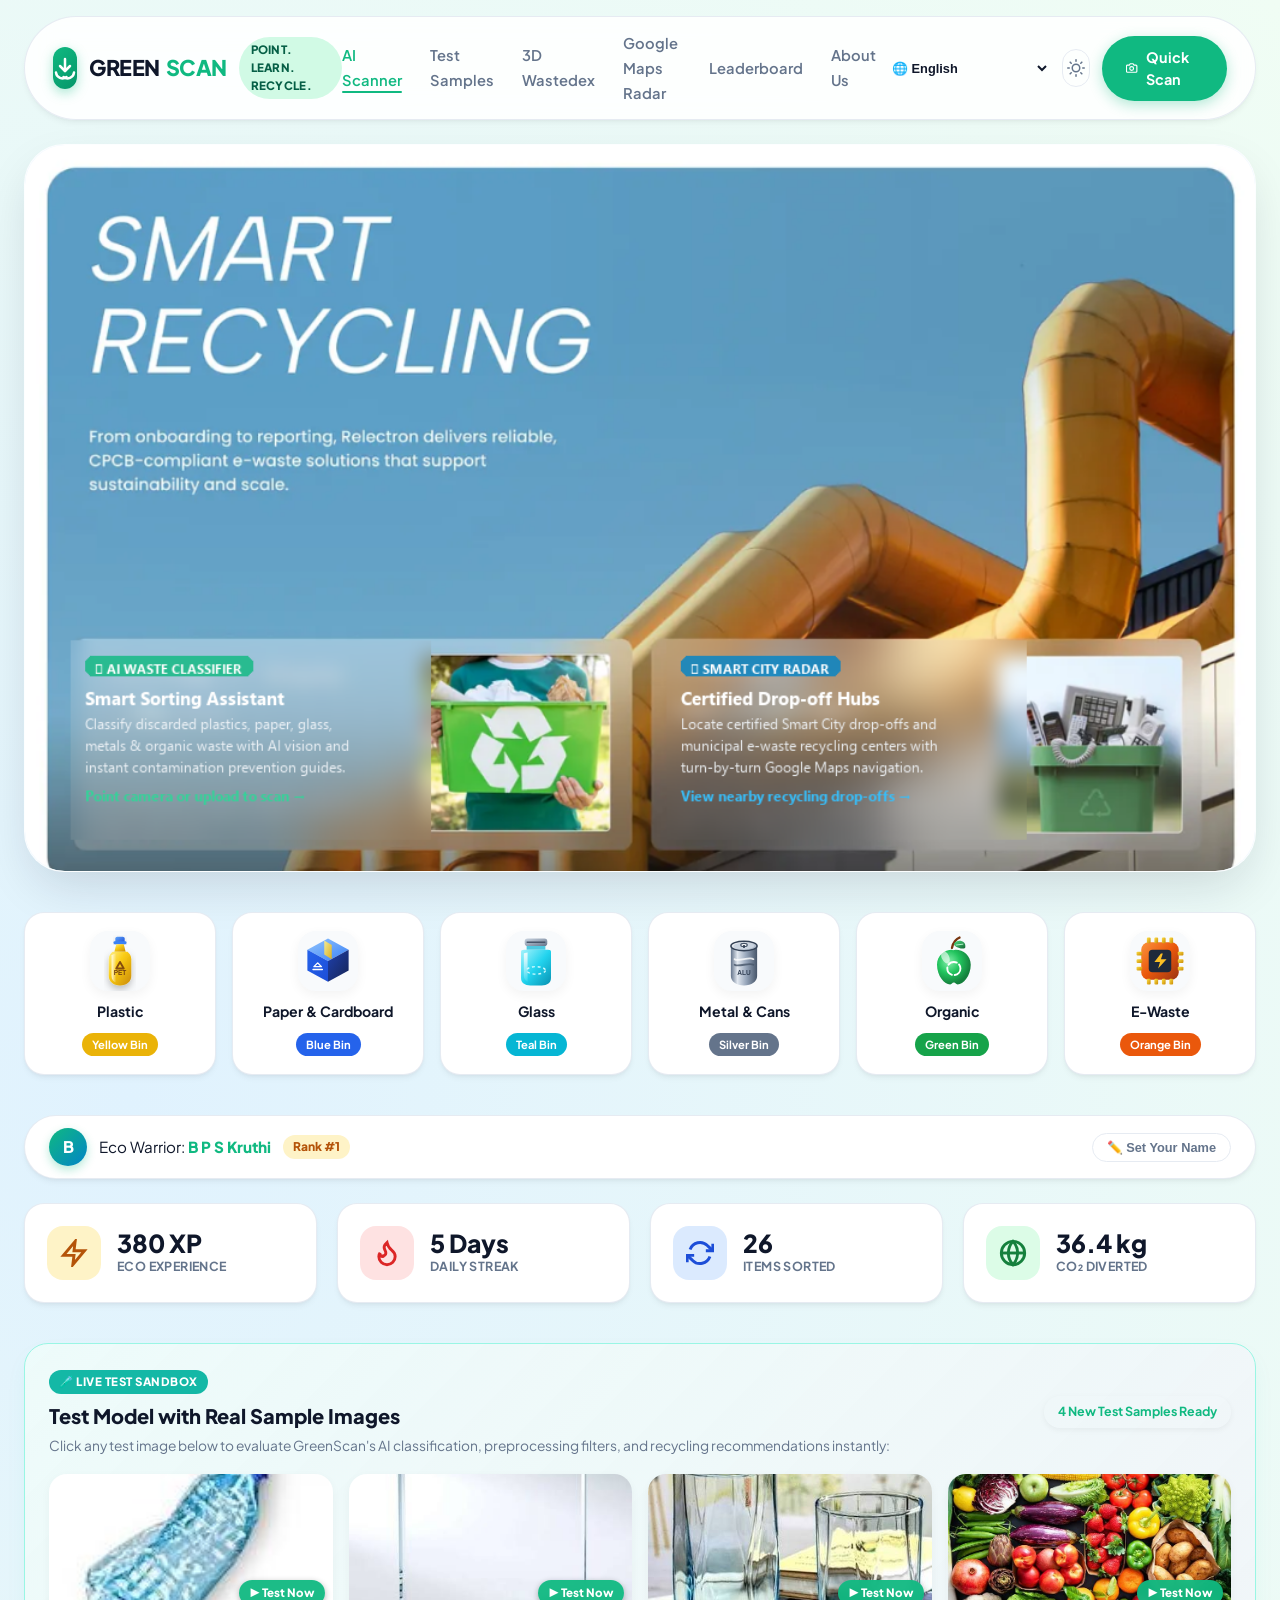
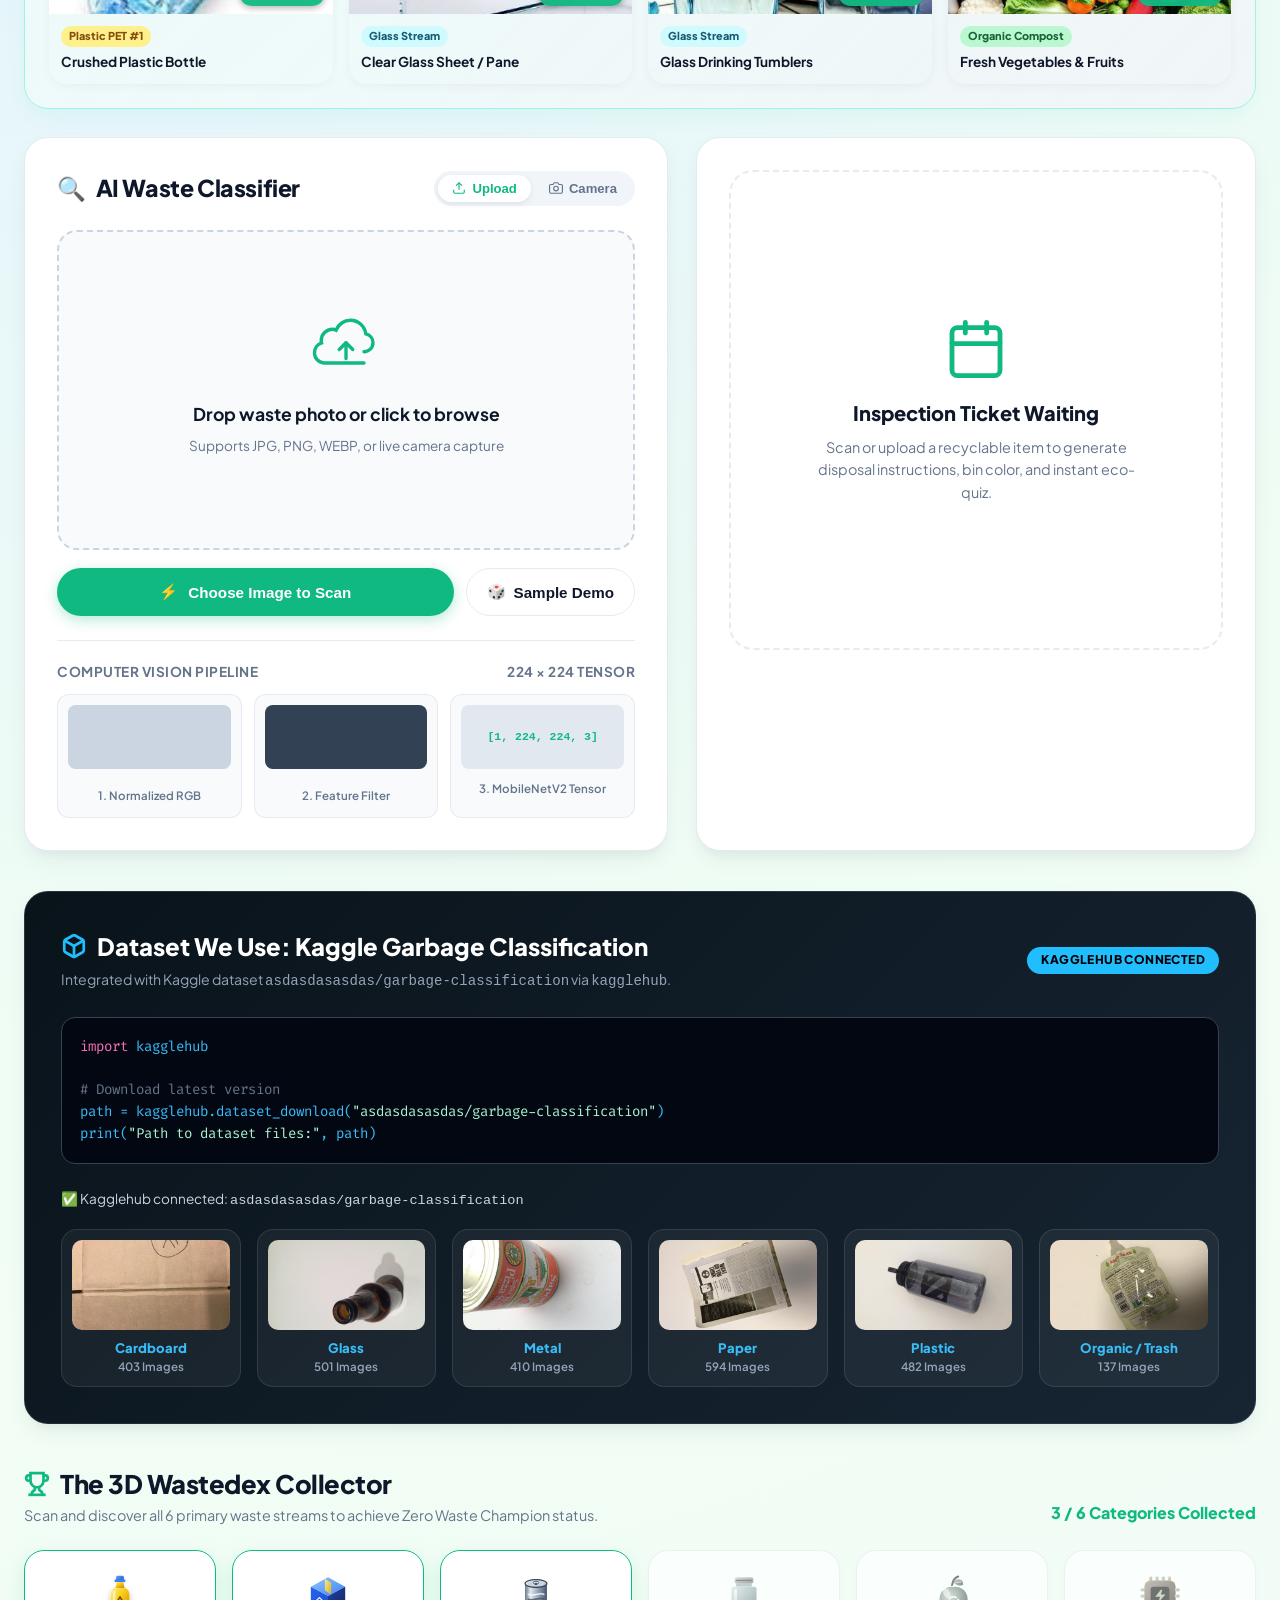
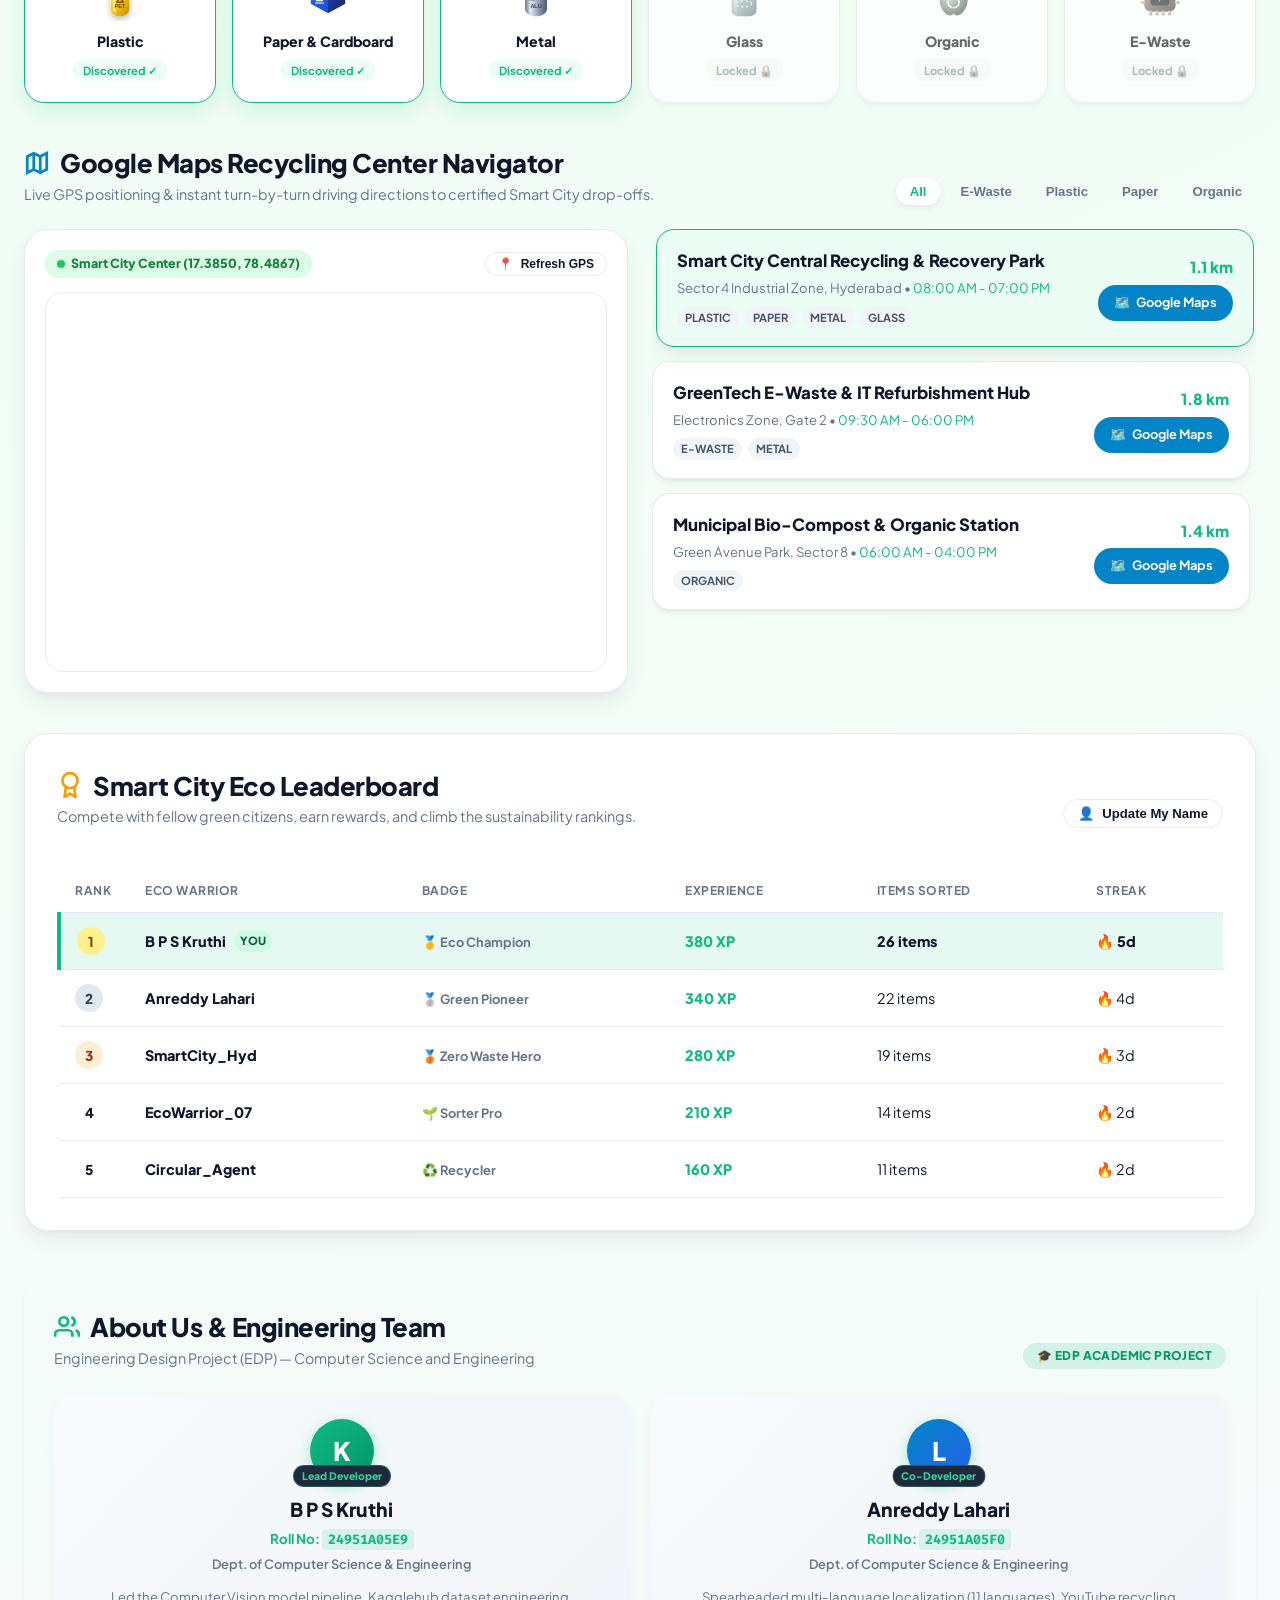
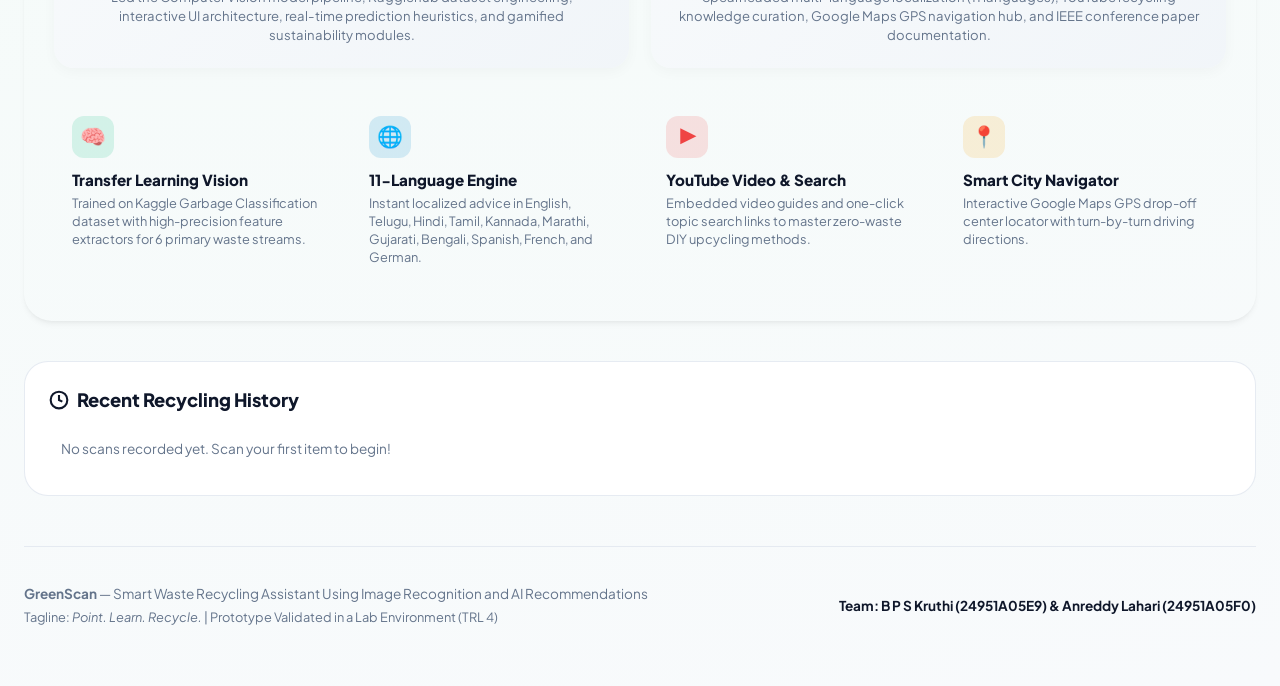
==== commit 961cfe51: "feat: Add test images, update hero banner content, embed verified YouTube tutorials with topic searc" ====
--- a/static/index.html
+++ b/static/index.html
@@ -37,15 +37,32 @@
       <nav>
         <ul class="nav-links">
           <li><a href="#scan-studio" class="active">AI Scanner</a></li>
-          <li><a href="#leaderboard-section">Leaderboard</a></li>
-          <li><a href="#kaggle-section">Kaggle Dataset</a></li>
+          <li><a href="#test-sandbox-section">Test Samples</a></li>
           <li><a href="#wastedex-section">3D Wastedex</a></li>
           <li><a href="#maps-section">Google Maps Radar</a></li>
-          <li><a href="#impact-section">Eco Impact</a></li>
+          <li><a href="#leaderboard-section">Leaderboard</a></li>
+          <li><a href="#about-section">About Us</a></li>
         </ul>
       </nav>
 
       <div class="header-actions">
+        <!-- Global Language Selector (11 Languages) -->
+        <div class="header-lang-wrapper">
+          <select class="header-lang-select" id="header-lang-select" title="Change Language">
+            <option value="en">🌐 English</option>
+            <option value="te">తెలుగు (Telugu)</option>
+            <option value="hi">हिंदी (Hindi)</option>
+            <option value="ta">தமிழ் (Tamil)</option>
+            <option value="kn">ಕನ್ನಡ (Kannada)</option>
+            <option value="ml">മലയാളം (Malayalam)</option>
+            <option value="mr">मराठी (Marathi)</option>
+            <option value="bn">বাংলা (Bengali)</option>
+            <option value="es">Español (Spanish)</option>
+            <option value="fr">Français (French)</option>
+            <option value="de">Deutsch (German)</option>
+          </select>
+        </div>
+
         <!-- Theme Toggle -->
         <button class="btn-theme-toggle" id="theme-toggle" title="Toggle Light / Dark Mode">
           <svg width="18" height="18" viewBox="0 0 24 24" fill="none" stroke="currentColor" stroke-width="2" stroke-linecap="round" stroke-linejoin="round">
@@ -74,8 +91,8 @@
       
       <!-- Interactive Hotspots over the two frosted cards in the image -->
       <div class="hero-hotspots">
-        <div class="hero-hotspot" onclick="document.getElementById('maps-section').scrollIntoView({behavior: 'smooth'})" title="Doorstep E-Waste Collection: View Drop-off Centers"></div>
-        <div class="hero-hotspot" onclick="document.getElementById('scan-studio').scrollIntoView({behavior: 'smooth'})" title="IT Product Refurbishment: AI Waste Scanner"></div>
+        <div class="hero-hotspot" onclick="document.getElementById('scan-studio').scrollIntoView({behavior: 'smooth'})" title="AI Waste Scanner: Instant Deep-Learning Classification"></div>
+        <div class="hero-hotspot" onclick="document.getElementById('maps-section').scrollIntoView({behavior: 'smooth'})" title="Smart City Radar: Find Certified E-Waste & Recycling Drop-Offs"></div>
       </div>
     </section>
 
@@ -183,6 +200,64 @@
         <div class="metric-info">
           <h3 id="stat-co2">24.6 kg</h3>
           <p>CO₂ Diverted</p>
+        </div>
+      </div>
+    </section>
+
+    <!-- Interactive Model Test Sandbox (User Uploaded Real Images) -->
+    <section class="test-sandbox-card" id="test-sandbox-section">
+      <div class="sandbox-header">
+        <div class="sandbox-header-left">
+          <span class="sandbox-badge">🧪 Live Test Sandbox</span>
+          <h3>Test Model with Real Sample Images</h3>
+          <p>Click any test image below to evaluate GreenScan's AI classification, preprocessing filters, and recycling recommendations instantly:</p>
+        </div>
+        <span class="sandbox-count-tag">4 New Test Samples Ready</span>
+      </div>
+
+      <div class="test-samples-grid">
+        <div class="test-sample-item" onclick="loadTestSampleImage('img/test_images/crushed_plastic_bottle_sample.jpg', 'crushed_plastic_bottle_sample.jpg')">
+          <div class="sample-img-box">
+            <img src="img/test_images/crushed_plastic_bottle_sample.jpg" alt="Crushed Plastic Bottle">
+            <span class="sample-hover-btn">▶ Test Now</span>
+          </div>
+          <div class="sample-meta">
+            <span class="sample-tag tag-plastic">Plastic PET #1</span>
+            <span class="sample-name">Crushed Plastic Bottle</span>
+          </div>
+        </div>
+
+        <div class="test-sample-item" onclick="loadTestSampleImage('img/test_images/glass_sheet_sample.jpg', 'glass_sheet_sample.jpg')">
+          <div class="sample-img-box">
+            <img src="img/test_images/glass_sheet_sample.jpg" alt="Clear Glass Sheet">
+            <span class="sample-hover-btn">▶ Test Now</span>
+          </div>
+          <div class="sample-meta">
+            <span class="sample-tag tag-glass">Glass Stream</span>
+            <span class="sample-name">Clear Glass Sheet / Pane</span>
+          </div>
+        </div>
+
+        <div class="test-sample-item" onclick="loadTestSampleImage('img/test_images/glass_drinking_tumbler_sample.jpg', 'glass_drinking_tumbler_sample.jpg')">
+          <div class="sample-img-box">
+            <img src="img/test_images/glass_drinking_tumbler_sample.jpg" alt="Glass Drinking Tumblers">
+            <span class="sample-hover-btn">▶ Test Now</span>
+          </div>
+          <div class="sample-meta">
+            <span class="sample-tag tag-glass">Glass Stream</span>
+            <span class="sample-name">Glass Drinking Tumblers</span>
+          </div>
+        </div>
+
+        <div class="test-sample-item" onclick="loadTestSampleImage('img/test_images/organic_vegetables_sample.jpg', 'organic_vegetables_sample.jpg')">
+          <div class="sample-img-box">
+            <img src="img/test_images/organic_vegetables_sample.jpg" alt="Organic Vegetables and Fruits">
+            <span class="sample-hover-btn">▶ Test Now</span>
+          </div>
+          <div class="sample-meta">
+            <span class="sample-tag tag-organic">Organic Compost</span>
+            <span class="sample-name">Fresh Vegetables &amp; Fruits</span>
+          </div>
         </div>
       </div>
     </section>
@@ -285,9 +360,19 @@
           <div class="ticket-top-controls">
             <div class="ticket-lang-selector">
               <span class="lang-label">🌐 Language:</span>
-              <button class="lang-btn active" data-lang="en">English</button>
-              <button class="lang-btn" data-lang="te">తెలుగు</button>
-              <button class="lang-btn" data-lang="hi">हिंदी</button>
+              <div class="ticket-lang-buttons">
+                <button class="lang-btn active" data-lang="en">English</button>
+                <button class="lang-btn" data-lang="te">తెలుగు</button>
+                <button class="lang-btn" data-lang="hi">हिंदी</button>
+                <button class="lang-btn" data-lang="ta">தமிழ்</button>
+                <button class="lang-btn" data-lang="kn">ಕನ್ನಡ</button>
+                <button class="lang-btn" data-lang="ml">മലയാളം</button>
+                <button class="lang-btn" data-lang="mr">मराठी</button>
+                <button class="lang-btn" data-lang="bn">বাংলা</button>
+                <button class="lang-btn" data-lang="es">Español</button>
+                <button class="lang-btn" data-lang="fr">Français</button>
+                <button class="lang-btn" data-lang="de">Deutsch</button>
+              </div>
             </div>
             <div class="confidence-meter">
               <span class="conf-label" id="ticket-conf-label">Confidence Score</span>
@@ -349,21 +434,44 @@
             </div>
             <label class="check-item">
               <input type="checkbox" class="contam-check">
-              <span>Rinsed and emptied of all liquids/food residue</span>
+              <span id="contam-label-1">Rinsed and emptied of all liquids/food residue</span>
             </label>
             <label class="check-item">
               <input type="checkbox" class="contam-check">
-              <span>External adhesive tape or non-recyclable wraps removed</span>
+              <span id="contam-label-2">External adhesive tape or non-recyclable wraps removed</span>
             </label>
             <label class="check-item">
               <input type="checkbox" class="contam-check">
-              <span>Completely dry to prevent mold in paper/dry bins</span>
+              <span id="contam-label-3">Completely dry to prevent mold in paper/dry bins</span>
             </label>
+          </div>
+
+          <!-- YouTube Recycling & DIY Video Guides -->
+          <div class="ticket-youtube-section" id="ticket-youtube-section">
+            <div class="youtube-section-header">
+              <div class="youtube-header-left">
+                <div class="yt-logo-badge">
+                  <svg width="18" height="18" viewBox="0 0 24 24"><path d="M23.498 6.186a3.016 3.016 0 0 0-2.122-2.136C19.505 3.545 12 3.545 12 3.545s-7.505 0-9.377.505A3.017 3.017 0 0 0 .502 6.186C0 8.07 0 12 0 12s0 3.93.502 5.814a3.016 3.016 0 0 0 2.122 2.136c1.871.505 9.376.505 9.376.505s7.505 0 9.377-.505a3.015 3.015 0 0 0 2.122-2.136C24 15.93 24 12 24 12s0-3.93-.502-5.814zM9.545 15.568V8.432L15.818 12l-6.273 3.568z"/></svg>
+                  <span>YouTube</span>
+                </div>
+                <div>
+                  <h4 id="yt-section-title">Recommended Recycling &amp; DIY Videos</h4>
+                  <p class="yt-section-subtitle" id="yt-section-subtitle">Watch how this material is recycled and creative upcycling guides</p>
+                </div>
+              </div>
+              <a href="https://www.youtube.com/results?search_query=how+to+recycle+plastic+bottles" target="_blank" id="yt-search-external-btn" class="yt-search-pill-btn">
+                <span id="yt-search-btn-text">Search More on YouTube</span> ↗
+              </a>
+            </div>
+            
+            <div class="youtube-cards-grid" id="youtube-cards-grid">
+              <!-- Dynamically populated based on category -->
+            </div>
           </div>
 
           <!-- Correct-It Feature (Active Learning Feedback Loop) -->
           <div class="correct-it-section">
-            <div class="correct-it-text">
+            <div class="correct-it-text" id="correct-it-label-text">
               <span>⚠️</span> Wrong prediction? Correct it to train the model:
             </div>
             <select class="correct-select" id="correct-category-select">
@@ -587,6 +695,81 @@
       </div>
     </section>
 
+    <!-- About Us & Engineering Project Team Section -->
+    <section class="about-us-section" id="about-section">
+      <div class="section-header">
+        <div>
+          <h2>
+            <svg width="26" height="26" viewBox="0 0 24 24" fill="none" stroke="#10b981" stroke-width="2.5"><path d="M17 21v-2a4 4 0 0 0-4-4H5a4 4 0 0 0-4 4v2"></path><circle cx="9" cy="7" r="4"></circle><path d="M23 21v-2a4 4 0 0 0-3-3.87"></path><path d="M16 3.13a4 4 0 0 1 0 7.75"></path></svg>
+            About Us &amp; Engineering Team
+          </h2>
+          <p>Engineering Design Project (EDP) — Computer Science and Engineering</p>
+        </div>
+        <span class="kaggle-badge" style="background: rgba(16, 185, 129, 0.15); color: #059669; border-color: rgba(16, 185, 129, 0.3);">
+          🎓 EDP Academic Project
+        </span>
+      </div>
+
+      <!-- Core Project Team Members -->
+      <div class="about-team-grid">
+        <!-- Team Member 1: Kruthi -->
+        <div class="team-card">
+          <div class="team-avatar-wrap">
+            <div class="team-avatar-circle" style="background: linear-gradient(135deg, #10b981, #059669);">
+              K
+            </div>
+            <span class="team-badge">Lead Developer</span>
+          </div>
+          <h3>B P S Kruthi</h3>
+          <div class="team-roll">Roll No: <code>24951A05E9</code></div>
+          <div class="team-dept">Dept. of Computer Science &amp; Engineering</div>
+          <p class="team-bio">
+            Led the Computer Vision model pipeline, Kagglehub dataset engineering, interactive UI architecture, real-time prediction heuristics, and gamified sustainability modules.
+          </p>
+        </div>
+
+        <!-- Team Member 2: Lahari -->
+        <div class="team-card">
+          <div class="team-avatar-wrap">
+            <div class="team-avatar-circle" style="background: linear-gradient(135deg, #0284c7, #2563eb);">
+              L
+            </div>
+            <span class="team-badge">Co-Developer</span>
+          </div>
+          <h3>Anreddy Lahari</h3>
+          <div class="team-roll">Roll No: <code>24951A05F0</code></div>
+          <div class="team-dept">Dept. of Computer Science &amp; Engineering</div>
+          <p class="team-bio">
+            Spearheaded multi-language localization (11 languages), YouTube recycling knowledge curation, Google Maps GPS navigation hub, and IEEE conference paper documentation.
+          </p>
+        </div>
+      </div>
+
+      <!-- Core Innovation Pillars -->
+      <div class="about-pillars-grid">
+        <div class="pillar-card">
+          <div class="pillar-icon" style="background: rgba(16, 185, 129, 0.15); color: #10b981;">🧠</div>
+          <h4>Transfer Learning Vision</h4>
+          <p>Trained on Kaggle Garbage Classification dataset with high-precision feature extractors for 6 primary waste streams.</p>
+        </div>
+        <div class="pillar-card">
+          <div class="pillar-icon" style="background: rgba(2, 132, 199, 0.15); color: #0284c7;">🌐</div>
+          <h4>11-Language Engine</h4>
+          <p>Instant localized advice in English, Telugu, Hindi, Tamil, Kannada, Marathi, Gujarati, Bengali, Spanish, French, and German.</p>
+        </div>
+        <div class="pillar-card">
+          <div class="pillar-icon" style="background: rgba(239, 68, 68, 0.15); color: #ef4444;">▶️</div>
+          <h4>YouTube Video &amp; Search</h4>
+          <p>Embedded video guides and one-click topic search links to master zero-waste DIY upcycling methods.</p>
+        </div>
+        <div class="pillar-card">
+          <div class="pillar-icon" style="background: rgba(245, 158, 11, 0.15); color: #f59e0b;">📍</div>
+          <h4>Smart City Navigator</h4>
+          <p>Interactive Google Maps GPS drop-off center locator with turn-by-turn driving directions.</p>
+        </div>
+      </div>
+    </section>
+
     <!-- Recent History Log -->
     <section class="history-section" style="background: var(--card-bg); border: 1px solid var(--border-light); border-radius: var(--radius-card); padding: 24px; margin-bottom: 40px;">
       <h3 style="font-size: 1.15rem; font-weight: 800; margin-bottom: 12px; display: flex; align-items: center; gap: 8px;">
@@ -621,6 +804,28 @@
       <div style="display: flex; gap: 10px;">
         <button class="btn-outline" style="flex: 1;" onclick="closeNameModal()">Cancel</button>
         <button class="btn-save-name" id="btn-save-name" style="flex: 2;">Save &amp; Claim Rank</button>
+      </div>
+    </div>
+  </div>
+
+  <!-- YouTube Video Player Modal -->
+  <div class="video-modal-backdrop" id="video-modal" style="display: none;">
+    <div class="video-modal-card">
+      <div class="video-modal-header">
+        <div class="video-modal-title-box">
+          <span style="font-size: 1.2rem;">▶️</span>
+          <h3 id="video-modal-title">Recycling Video Tutorial</h3>
+        </div>
+        <button class="btn-close-modal" id="video-modal-close" aria-label="Close video" onclick="closeVideoModal()">&times;</button>
+      </div>
+      <div class="video-modal-player-container">
+        <iframe id="video-modal-iframe" src="" frameborder="0" allow="accelerometer; autoplay; clipboard-write; encrypted-media; gyroscope; picture-in-picture; web-share" allowfullscreen></iframe>
+      </div>
+      <div class="video-modal-footer">
+        <span class="video-channel-tag" id="video-modal-channel">GreenScan Curated Video</span>
+        <a href="#" target="_blank" id="video-modal-external-link" class="btn-open-yt">
+          Watch on YouTube ↗
+        </a>
       </div>
     </div>
   </div>
--- a/static/css/style.css
+++ b/static/css/style.css
@@ -1388,10 +1388,12 @@
 .ticket-lang-selector {
   display: flex;
   align-items: center;
-  gap: 6px;
+  gap: 8px;
   background: #f1f5f9;
-  padding: 4px 8px;
-  border-radius: var(--radius-pill);
+  padding: 6px 10px;
+  border-radius: var(--radius-pill);
+  flex-wrap: wrap;
+  max-width: 100%;
 }
 
 [data-theme="dark"] .ticket-lang-selector {
@@ -1404,27 +1406,72 @@
   color: var(--text-muted);
 }
 
+.ticket-lang-buttons {
+  display: flex;
+  align-items: center;
+  gap: 4px;
+  flex-wrap: wrap;
+}
+
 .lang-btn {
   background: transparent;
-  border: none;
-  font-size: 0.76rem;
-  font-weight: 800;
+  border: 1px solid transparent;
+  font-size: 0.74rem;
+  font-weight: 700;
   color: var(--text-muted);
-  padding: 4px 10px;
+  padding: 4px 9px;
   border-radius: var(--radius-pill);
   cursor: pointer;
+  transition: all 0.2s ease;
+  white-space: nowrap;
+}
+
+.lang-btn:hover {
+  color: var(--text-main);
+  background: rgba(255, 255, 255, 0.6);
+}
+
+.lang-btn.active {
+  background: var(--primary);
+  color: white;
+  box-shadow: 0 2px 8px rgba(16, 185, 129, 0.35);
+  font-weight: 800;
+}
+
+[data-theme="dark"] .lang-btn:hover {
+  background: rgba(255, 255, 255, 0.08);
+  color: #f1f5f9;
+}
+
+[data-theme="dark"] .lang-btn.active {
+  background: #10b981;
+  color: white;
+  box-shadow: 0 2px 8px rgba(16, 185, 129, 0.45);
+}
+
+/* Header Language Selector */
+.header-lang-wrapper {
+  display: flex;
+  align-items: center;
+}
+
+.header-lang-select {
+  background: var(--surface);
+  border: 1.5px solid var(--border-color);
+  color: var(--text-main);
+  padding: 7px 12px;
+  border-radius: var(--radius-pill);
+  font-size: 0.8rem;
+  font-weight: 700;
+  cursor: pointer;
+  outline: none;
   transition: var(--transition);
 }
 
-.lang-btn.active {
-  background: white;
-  color: var(--primary);
-  box-shadow: 0 2px 6px rgba(0, 0, 0, 0.08);
-}
-
-[data-theme="dark"] .lang-btn.active {
-  background: #1e293b;
-  color: #34d399;
+.header-lang-select:focus,
+.header-lang-select:hover {
+  border-color: var(--primary);
+  box-shadow: 0 0 0 3px rgba(16, 185, 129, 0.15);
 }
 
 /* Directly Matched Nearest Drop-off Center in Ticket */
@@ -1796,6 +1843,778 @@
 .footer-team {
   font-weight: 700;
   color: var(--text-main);
+}
+
+/* ====================================================================
+   YouTube Recycling Video Suggestions Engine
+   ==================================================================== */
+.ticket-youtube-section {
+  background: linear-gradient(135deg, #fff5f5 0%, #ffffff 100%);
+  border: 1.5px solid #fecaca;
+  border-radius: 20px;
+  padding: 20px;
+  margin-top: 20px;
+  margin-bottom: 20px;
+  box-shadow: 0 4px 18px rgba(239, 68, 68, 0.08);
+  transition: var(--transition);
+}
+
+[data-theme="dark"] .ticket-youtube-section {
+  background: linear-gradient(135deg, rgba(239, 68, 68, 0.08) 0%, rgba(30, 41, 59, 0.7) 100%);
+  border-color: rgba(239, 68, 68, 0.3);
+  box-shadow: 0 4px 18px rgba(0, 0, 0, 0.3);
+}
+
+.youtube-section-header {
+  display: flex;
+  align-items: center;
+  justify-content: space-between;
+  gap: 12px;
+  margin-bottom: 16px;
+  flex-wrap: wrap;
+}
+
+.youtube-header-left {
+  display: flex;
+  align-items: center;
+  gap: 12px;
+}
+
+.yt-logo-badge {
+  display: inline-flex;
+  align-items: center;
+  gap: 6px;
+  background: #ff0000;
+  color: #ffffff;
+  padding: 6px 12px;
+  border-radius: var(--radius-pill);
+  font-size: 0.76rem;
+  font-weight: 800;
+  letter-spacing: 0.5px;
+  box-shadow: 0 2px 8px rgba(255, 0, 0, 0.35);
+  flex-shrink: 0;
+}
+
+.yt-logo-badge svg {
+  fill: #ffffff;
+}
+
+.youtube-section-header h4 {
+  font-size: 1.05rem;
+  font-weight: 800;
+  color: var(--text-main);
+  margin-bottom: 2px;
+}
+
+.yt-section-subtitle {
+  font-size: 0.8rem;
+  color: var(--text-muted);
+}
+
+.yt-search-pill-btn {
+  display: inline-flex;
+  align-items: center;
+  gap: 6px;
+  background: white;
+  border: 1px solid #fca5a5;
+  color: #dc2626;
+  font-size: 0.78rem;
+  font-weight: 700;
+  padding: 6px 14px;
+  border-radius: var(--radius-pill);
+  text-decoration: none;
+  transition: var(--transition);
+}
+
+.yt-search-pill-btn:hover {
+  background: #dc2626;
+  color: white;
+  border-color: #dc2626;
+  transform: translateY(-1px);
+  box-shadow: 0 4px 10px rgba(220, 38, 38, 0.25);
+}
+
+[data-theme="dark"] .yt-search-pill-btn {
+  background: #1e293b;
+  border-color: rgba(239, 68, 68, 0.4);
+  color: #f87171;
+}
+
+[data-theme="dark"] .yt-search-pill-btn:hover {
+  background: #ef4444;
+  color: white;
+}
+
+.youtube-cards-grid {
+  display: grid;
+  grid-template-columns: repeat(auto-fit, minmax(240px, 1fr));
+  gap: 16px;
+}
+
+.yt-video-card {
+  background: var(--surface);
+  border: 1.5px solid var(--border-color);
+  border-radius: 16px;
+  overflow: hidden;
+  display: flex;
+  flex-direction: column;
+  transition: all 0.25s cubic-bezier(0.4, 0, 0.2, 1);
+  box-shadow: 0 2px 8px rgba(0, 0, 0, 0.04);
+}
+
+.yt-video-card:hover {
+  transform: translateY(-4px);
+  border-color: #f87171;
+  box-shadow: 0 10px 22px rgba(239, 68, 68, 0.15);
+}
+
+.yt-thumb-wrapper {
+  position: relative;
+  width: 100%;
+  padding-top: 56.25%; /* 16:9 Aspect Ratio */
+  background: #0f172a;
+  overflow: hidden;
+  cursor: pointer;
+}
+
+.yt-thumb-img {
+  position: absolute;
+  top: 0;
+  left: 0;
+  width: 100%;
+  height: 100%;
+  object-fit: cover;
+  transition: transform 0.3s ease;
+}
+
+.yt-video-card:hover .yt-thumb-img {
+  transform: scale(1.06);
+}
+
+.yt-play-overlay {
+  position: absolute;
+  top: 50%;
+  left: 50%;
+  transform: translate(-50%, -50%);
+  width: 46px;
+  height: 46px;
+  background: rgba(239, 68, 68, 0.92);
+  border-radius: 50%;
+  display: flex;
+  align-items: center;
+  justify-content: center;
+  box-shadow: 0 4px 14px rgba(0, 0, 0, 0.45);
+  transition: all 0.25s ease;
+}
+
+.yt-play-overlay svg {
+  fill: white;
+  width: 20px;
+  height: 20px;
+  margin-left: 3px;
+}
+
+.yt-thumb-wrapper:hover .yt-play-overlay {
+  transform: translate(-50%, -50%) scale(1.15);
+  background: #ff0000;
+}
+
+.yt-duration-pill {
+  position: absolute;
+  bottom: 8px;
+  right: 8px;
+  background: rgba(0, 0, 0, 0.82);
+  color: #fff;
+  font-size: 0.7rem;
+  font-weight: 700;
+  padding: 2px 6px;
+  border-radius: 4px;
+  letter-spacing: 0.5px;
+}
+
+.yt-card-body {
+  padding: 14px;
+  display: flex;
+  flex-direction: column;
+  flex: 1;
+}
+
+.yt-card-meta {
+  display: flex;
+  align-items: center;
+  justify-content: space-between;
+  margin-bottom: 8px;
+  gap: 8px;
+}
+
+.yt-channel-tag {
+  font-size: 0.73rem;
+  font-weight: 700;
+  color: var(--text-muted);
+}
+
+.yt-badge-tag {
+  font-size: 0.68rem;
+  font-weight: 800;
+  padding: 2px 8px;
+  border-radius: var(--radius-pill);
+  color: white;
+  text-transform: uppercase;
+  letter-spacing: 0.4px;
+  white-space: nowrap;
+}
+
+.yt-card-title {
+  font-size: 0.88rem;
+  font-weight: 700;
+  line-height: 1.35;
+  color: var(--text-main);
+  margin-bottom: 8px;
+  display: -webkit-box;
+  -webkit-line-clamp: 2;
+  -webkit-box-orient: vertical;
+  overflow: hidden;
+}
+
+.yt-card-desc {
+  font-size: 0.77rem;
+  color: var(--text-muted);
+  line-height: 1.4;
+  margin-bottom: 12px;
+  flex: 1;
+  display: -webkit-box;
+  -webkit-line-clamp: 2;
+  -webkit-box-orient: vertical;
+  overflow: hidden;
+}
+
+.yt-card-actions {
+  display: flex;
+  gap: 8px;
+  margin-top: auto;
+}
+
+.btn-watch-yt {
+  flex: 1;
+  display: inline-flex;
+  align-items: center;
+  justify-content: center;
+  gap: 6px;
+  background: #ef4444;
+  color: white;
+  border: none;
+  font-size: 0.78rem;
+  font-weight: 800;
+  padding: 8px 12px;
+  border-radius: 10px;
+  cursor: pointer;
+  transition: all 0.2s ease;
+  text-decoration: none;
+}
+
+.btn-watch-yt:hover {
+  background: #dc2626;
+  box-shadow: 0 4px 12px rgba(239, 68, 68, 0.35);
+  transform: translateY(-1px);
+}
+
+.btn-open-yt-external {
+  display: inline-flex;
+  align-items: center;
+  justify-content: center;
+  background: transparent;
+  border: 1px solid var(--border-color);
+  color: var(--text-muted);
+  width: 36px;
+  height: 36px;
+  border-radius: 10px;
+  cursor: pointer;
+  transition: var(--transition);
+  text-decoration: none;
+}
+
+.btn-open-yt-external:hover {
+  border-color: #ef4444;
+  color: #ef4444;
+  background: rgba(239, 68, 68, 0.08);
+}
+
+/* ====================================================================
+   YouTube Video Player Modal
+   ==================================================================== */
+.video-modal-backdrop {
+  position: fixed;
+  top: 0;
+  left: 0;
+  width: 100vw;
+  height: 100vh;
+  background: rgba(0, 0, 0, 0.85);
+  backdrop-filter: blur(8px);
+  -webkit-backdrop-filter: blur(8px);
+  z-index: 99999;
+  display: flex;
+  align-items: center;
+  justify-content: center;
+  padding: 20px;
+  animation: modalFadeIn 0.25s ease-out;
+}
+
+@keyframes modalFadeIn {
+  from { opacity: 0; }
+  to { opacity: 1; }
+}
+
+.video-modal-card {
+  background: #0f172a;
+  color: white;
+  border: 1px solid rgba(255, 255, 255, 0.15);
+  border-radius: 20px;
+  width: 100%;
+  max-width: 860px;
+  overflow: hidden;
+  box-shadow: 0 25px 50px -12px rgba(0, 0, 0, 0.7);
+  animation: modalSlideUp 0.3s cubic-bezier(0.16, 1, 0.3, 1);
+}
+
+@keyframes modalSlideUp {
+  from { transform: translateY(20px) scale(0.97); opacity: 0; }
+  to { transform: translateY(0) scale(1); opacity: 1; }
+}
+
+.video-modal-header {
+  display: flex;
+  align-items: center;
+  justify-content: space-between;
+  padding: 16px 20px;
+  border-bottom: 1px solid rgba(255, 255, 255, 0.1);
+  background: #1e293b;
+}
+
+.video-modal-title-box {
+  display: flex;
+  align-items: center;
+  gap: 10px;
+  overflow: hidden;
+}
+
+.video-modal-title-box h3 {
+  font-size: 1rem;
+  font-weight: 700;
+  color: #f1f5f9;
+  white-space: nowrap;
+  overflow: hidden;
+  text-overflow: ellipsis;
+  margin: 0;
+}
+
+.btn-close-modal {
+  background: rgba(255, 255, 255, 0.1);
+  border: none;
+  color: #cbd5e1;
+  width: 34px;
+  height: 34px;
+  border-radius: 50%;
+  font-size: 1.4rem;
+  display: flex;
+  align-items: center;
+  justify-content: center;
+  cursor: pointer;
+  transition: all 0.2s ease;
+  line-height: 1;
+}
+
+.btn-close-modal:hover {
+  background: #ef4444;
+  color: white;
+}
+
+.video-modal-player-container {
+  position: relative;
+  width: 100%;
+  padding-top: 56.25%; /* 16:9 ratio */
+  background: #000;
+}
+
+.video-modal-player-container iframe {
+  position: absolute;
+  top: 0;
+  left: 0;
+  width: 100%;
+  height: 100%;
+  border: none;
+}
+
+.video-modal-footer {
+  display: flex;
+  align-items: center;
+  justify-content: space-between;
+  padding: 14px 20px;
+  background: #1e293b;
+  border-top: 1px solid rgba(255, 255, 255, 0.08);
+}
+
+.video-channel-tag {
+  font-size: 0.85rem;
+  color: #94a3b8;
+  font-weight: 600;
+}
+
+.btn-open-yt {
+  display: inline-flex;
+  align-items: center;
+  gap: 6px;
+  background: #ff0000;
+  color: white;
+  text-decoration: none;
+  font-size: 0.8rem;
+  font-weight: 700;
+  padding: 7px 14px;
+  border-radius: var(--radius-pill);
+  transition: all 0.2s ease;
+}
+
+.btn-open-yt:hover {
+  background: #dc2626;
+  box-shadow: 0 4px 12px rgba(255, 0, 0, 0.4);
+}
+
+.btn-search-topic-yt {
+  display: inline-flex;
+  align-items: center;
+  justify-content: center;
+  gap: 5px;
+  background: #f1f5f9;
+  border: 1px solid var(--border-color);
+  color: #0284c7;
+  font-size: 0.76rem;
+  font-weight: 700;
+  padding: 8px 10px;
+  border-radius: 10px;
+  text-decoration: none;
+  transition: all 0.2s ease;
+  flex: 1;
+}
+
+.btn-search-topic-yt:hover {
+  background: #e0f2fe;
+  border-color: #38bdf8;
+  color: #0369a1;
+  transform: translateY(-1px);
+}
+
+[data-theme="dark"] .btn-search-topic-yt {
+  background: #1e293b;
+  border-color: rgba(255, 255, 255, 0.12);
+  color: #38bdf8;
+}
+
+[data-theme="dark"] .btn-search-topic-yt:hover {
+  background: #0f172a;
+  border-color: #38bdf8;
+}
+
+/* ====================================================================
+   Interactive Model Test Sandbox (User Sample Images)
+   ==================================================================== */
+.test-sandbox-card {
+  background: linear-gradient(135deg, rgba(240, 253, 250, 0.8) 0%, rgba(241, 245, 249, 0.9) 100%);
+  border: 1.5px solid #99f6e4;
+  border-radius: 24px;
+  padding: 24px;
+  margin-bottom: 28px;
+  box-shadow: 0 10px 25px -5px rgba(20, 184, 166, 0.08);
+  transition: var(--transition);
+}
+
+[data-theme="dark"] .test-sandbox-card {
+  background: linear-gradient(135deg, rgba(15, 23, 42, 0.8) 0%, rgba(19, 78, 74, 0.2) 100%);
+  border-color: rgba(20, 184, 166, 0.35);
+  box-shadow: 0 10px 25px -5px rgba(0, 0, 0, 0.4);
+}
+
+.sandbox-header {
+  display: flex;
+  align-items: center;
+  justify-content: space-between;
+  margin-bottom: 18px;
+  flex-wrap: wrap;
+  gap: 12px;
+}
+
+.sandbox-badge {
+  display: inline-block;
+  background: #14b8a6;
+  color: white;
+  font-size: 0.72rem;
+  font-weight: 800;
+  text-transform: uppercase;
+  letter-spacing: 0.5px;
+  padding: 3px 10px;
+  border-radius: var(--radius-pill);
+  margin-bottom: 6px;
+}
+
+.sandbox-header h3 {
+  font-size: 1.25rem;
+  font-weight: 800;
+  color: var(--text-main);
+  margin-bottom: 4px;
+}
+
+.sandbox-header p {
+  font-size: 0.86rem;
+  color: var(--text-muted);
+}
+
+.sandbox-count-tag {
+  background: var(--surface);
+  border: 1px solid var(--border-color);
+  color: var(--primary);
+  font-weight: 700;
+  font-size: 0.78rem;
+  padding: 6px 14px;
+  border-radius: var(--radius-pill);
+  box-shadow: 0 2px 6px rgba(0,0,0,0.05);
+}
+
+.test-samples-grid {
+  display: grid;
+  grid-template-columns: repeat(auto-fit, minmax(200px, 1fr));
+  gap: 16px;
+}
+
+.test-sample-item {
+  background: var(--surface);
+  border: 1.5px solid var(--border-color);
+  border-radius: 18px;
+  overflow: hidden;
+  cursor: pointer;
+  transition: all 0.25s cubic-bezier(0.16, 1, 0.3, 1);
+  box-shadow: 0 3px 10px rgba(0,0,0,0.04);
+}
+
+.test-sample-item:hover {
+  transform: translateY(-4px);
+  border-color: var(--primary);
+  box-shadow: 0 12px 24px rgba(16, 185, 129, 0.18);
+}
+
+.sample-img-box {
+  position: relative;
+  width: 100%;
+  height: 140px;
+  background: #0f172a;
+  overflow: hidden;
+}
+
+.sample-img-box img {
+  width: 100%;
+  height: 100%;
+  object-fit: cover;
+  transition: transform 0.3s ease;
+}
+
+.test-sample-item:hover .sample-img-box img {
+  transform: scale(1.08);
+}
+
+.sample-hover-btn {
+  position: absolute;
+  bottom: 8px;
+  right: 8px;
+  background: rgba(16, 185, 129, 0.95);
+  color: white;
+  font-size: 0.72rem;
+  font-weight: 800;
+  padding: 4px 10px;
+  border-radius: var(--radius-pill);
+  box-shadow: 0 2px 6px rgba(0,0,0,0.3);
+  backdrop-filter: blur(4px);
+}
+
+.sample-meta {
+  padding: 12px;
+  display: flex;
+  flex-direction: column;
+  gap: 4px;
+}
+
+.sample-tag {
+  font-size: 0.68rem;
+  font-weight: 800;
+  padding: 2px 8px;
+  border-radius: var(--radius-pill);
+  display: inline-block;
+  width: fit-content;
+}
+
+.tag-plastic { background: #fef08a; color: #854d0e; }
+.tag-glass { background: #cffafe; color: #155e75; }
+.tag-organic { background: #bbf7d0; color: #166534; }
+.tag-metal { background: #e2e8f0; color: #334155; }
+.tag-paper { background: #dbeafe; color: #1e40af; }
+.tag-ewaste { background: #fed7aa; color: #9a3412; }
+
+.sample-name {
+  font-size: 0.85rem;
+  font-weight: 700;
+  color: var(--text-main);
+}
+
+/* ====================================================================
+   About Us Section Styling
+   ==================================================================== */
+.about-us-section {
+  background: var(--surface);
+  border: 1.5px solid var(--border-color);
+  border-radius: 28px;
+  padding: 36px 30px;
+  margin-bottom: 40px;
+  box-shadow: var(--shadow-sm);
+  transition: var(--transition);
+}
+
+.about-team-grid {
+  display: grid;
+  grid-template-columns: repeat(auto-fit, minmax(280px, 1fr));
+  gap: 22px;
+  margin-top: 26px;
+  margin-bottom: 30px;
+}
+
+.team-card {
+  background: linear-gradient(135deg, rgba(248, 250, 252, 0.9) 0%, rgba(241, 245, 249, 0.95) 100%);
+  border: 1.5px solid var(--border-color);
+  border-radius: 20px;
+  padding: 24px;
+  text-align: center;
+  transition: all 0.25s ease;
+  box-shadow: 0 4px 14px rgba(0, 0, 0, 0.03);
+}
+
+[data-theme="dark"] .team-card {
+  background: linear-gradient(135deg, #1e293b 0%, #0f172a 100%);
+  border-color: rgba(255, 255, 255, 0.08);
+}
+
+.team-card:hover {
+  transform: translateY(-4px);
+  border-color: var(--primary);
+  box-shadow: 0 12px 28px rgba(16, 185, 129, 0.15);
+}
+
+.team-avatar-wrap {
+  position: relative;
+  display: inline-block;
+  margin-bottom: 12px;
+}
+
+.team-avatar-circle {
+  width: 64px;
+  height: 64px;
+  border-radius: 50%;
+  background: linear-gradient(135deg, #10b981, #06b6d4);
+  color: white;
+  font-size: 1.6rem;
+  font-weight: 800;
+  display: flex;
+  align-items: center;
+  justify-content: center;
+  margin: 0 auto;
+  box-shadow: 0 4px 14px rgba(16, 185, 129, 0.35);
+}
+
+.team-badge {
+  position: absolute;
+  bottom: -4px;
+  left: 50%;
+  transform: translateX(-50%);
+  background: #1e293b;
+  color: #34d399;
+  font-size: 0.65rem;
+  font-weight: 800;
+  padding: 2px 8px;
+  border-radius: var(--radius-pill);
+  white-space: nowrap;
+  border: 1px solid rgba(52, 211, 153, 0.3);
+}
+
+.team-card h3 {
+  font-size: 1.2rem;
+  font-weight: 800;
+  color: var(--text-main);
+  margin-bottom: 4px;
+}
+
+.team-roll {
+  font-size: 0.84rem;
+  font-weight: 700;
+  color: var(--primary);
+  margin-bottom: 4px;
+}
+
+.team-roll code {
+  background: rgba(16, 185, 129, 0.12);
+  padding: 2px 6px;
+  border-radius: 4px;
+  font-family: 'Fira Code', monospace;
+}
+
+.team-dept {
+  font-size: 0.8rem;
+  color: var(--text-muted);
+  font-weight: 600;
+  margin-bottom: 12px;
+}
+
+.team-bio {
+  font-size: 0.82rem;
+  line-height: 1.45;
+  color: var(--text-muted);
+}
+
+.about-pillars-grid {
+  display: grid;
+  grid-template-columns: repeat(auto-fit, minmax(200px, 1fr));
+  gap: 16px;
+  margin-top: 20px;
+}
+
+.pillar-card {
+  background: var(--surface);
+  border: 1px solid var(--border-color);
+  border-radius: 16px;
+  padding: 18px;
+  transition: all 0.2s ease;
+}
+
+.pillar-card:hover {
+  transform: translateY(-2px);
+  box-shadow: 0 8px 18px rgba(0,0,0,0.06);
+}
+
+.pillar-icon {
+  width: 42px;
+  height: 42px;
+  border-radius: 12px;
+  display: flex;
+  align-items: center;
+  justify-content: center;
+  font-size: 1.3rem;
+  margin-bottom: 10px;
+}
+
+.pillar-card h4 {
+  font-size: 0.95rem;
+  font-weight: 800;
+  color: var(--text-main);
+  margin-bottom: 4px;
+}
+
+.pillar-card p {
+  font-size: 0.8rem;
+  color: var(--text-muted);
+  line-height: 1.4;
 }
 
 /* ====================================================================
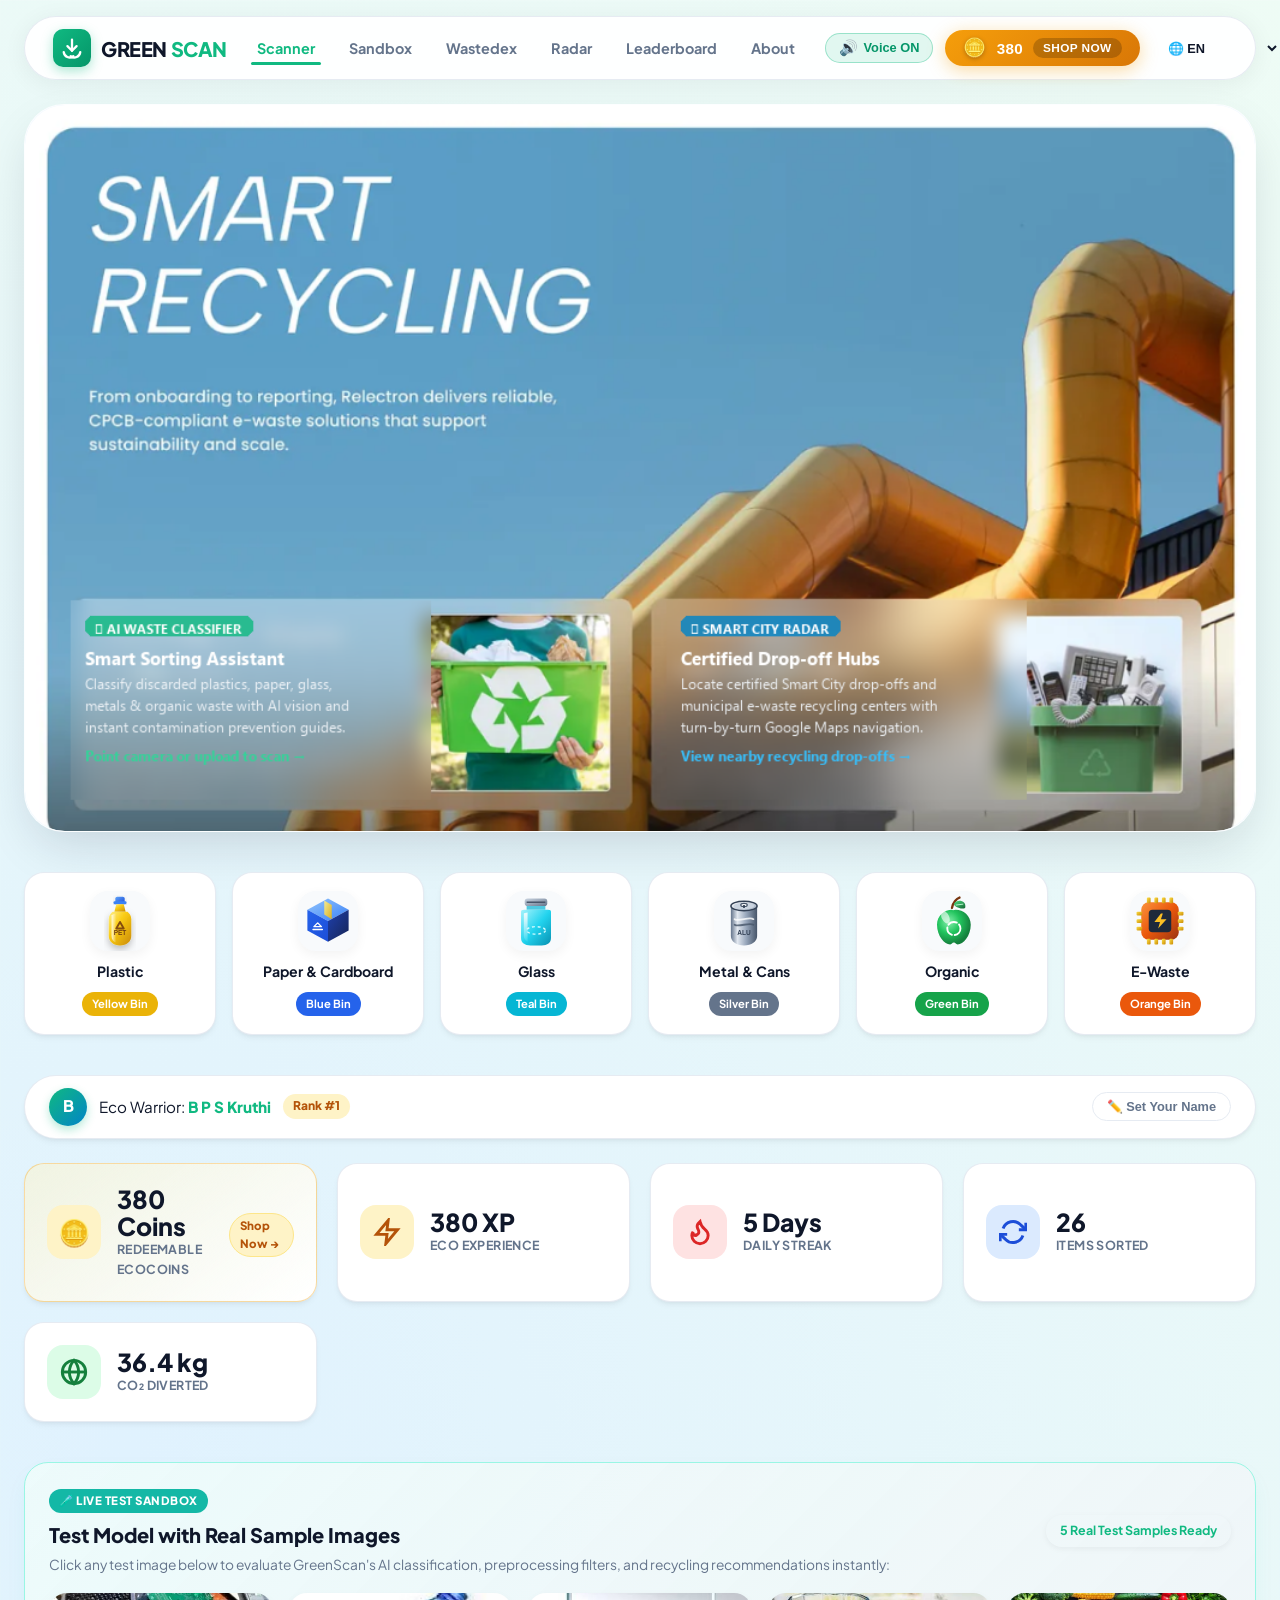
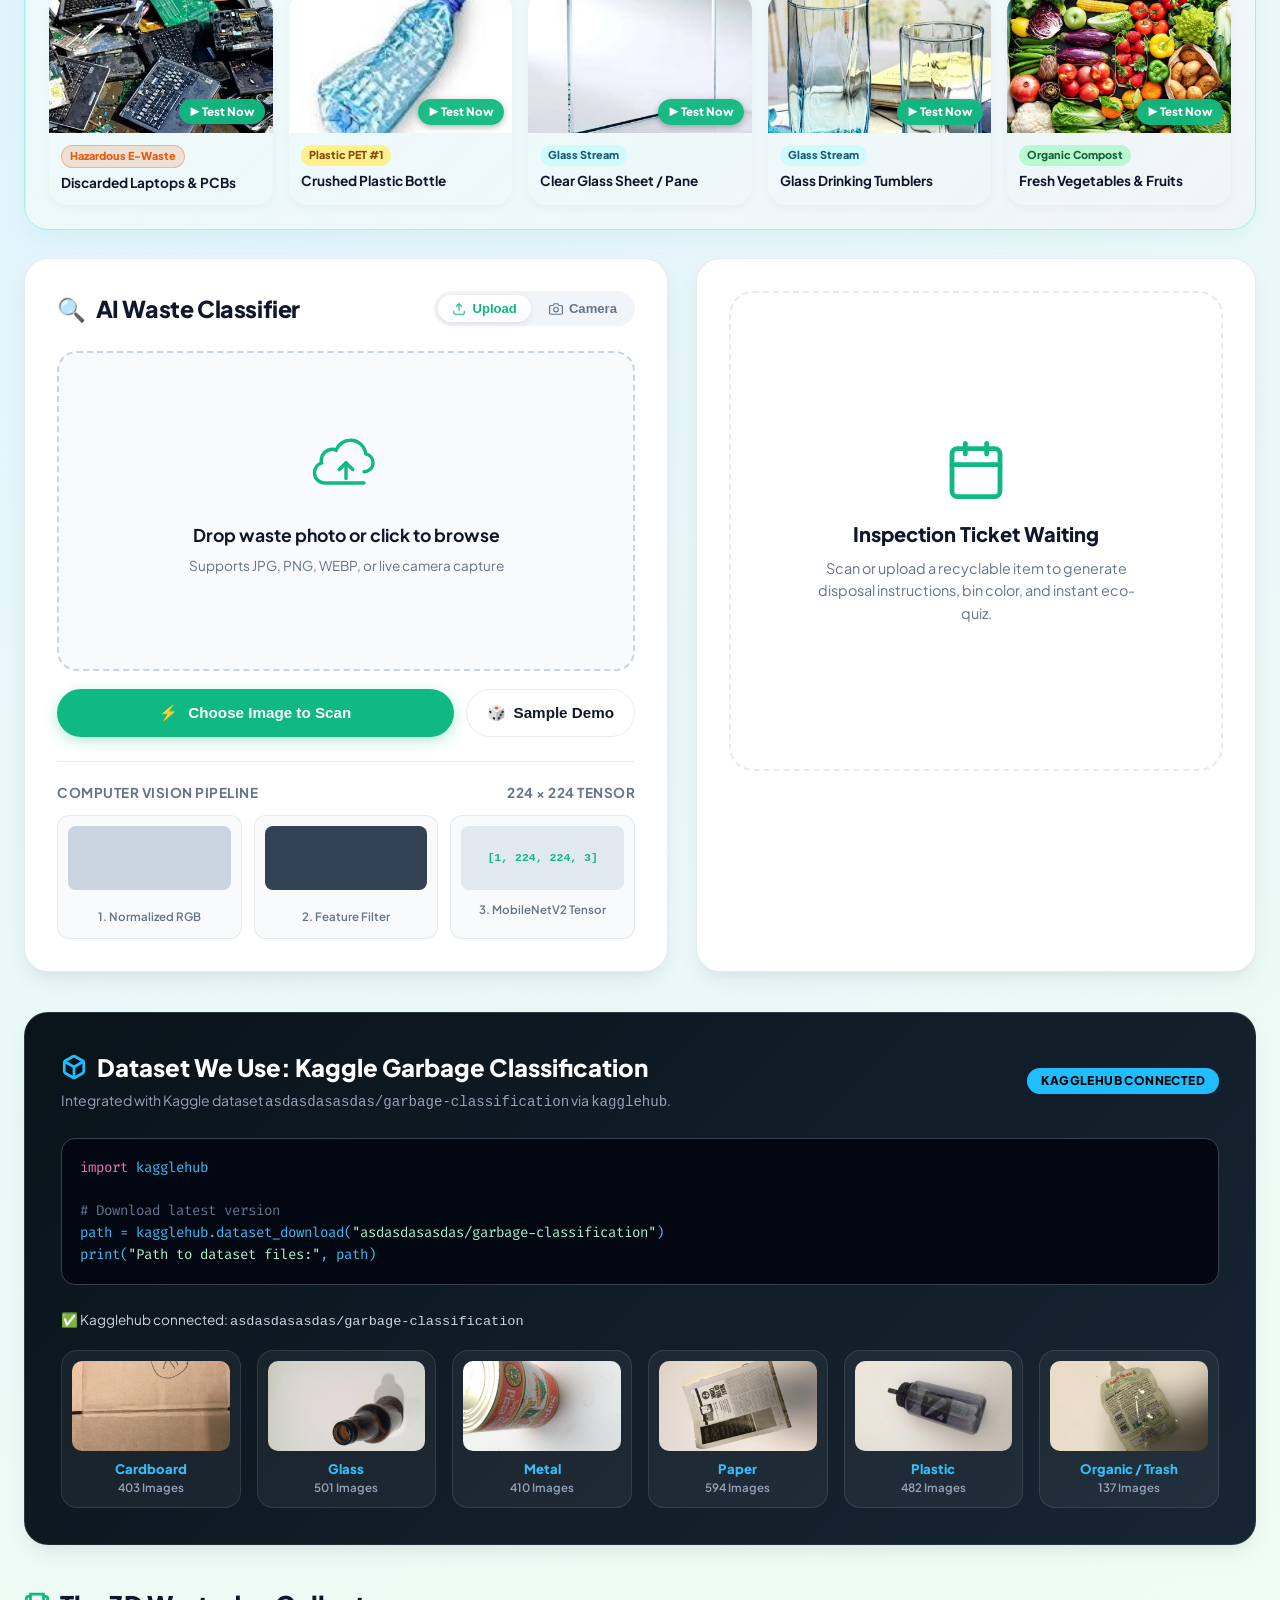
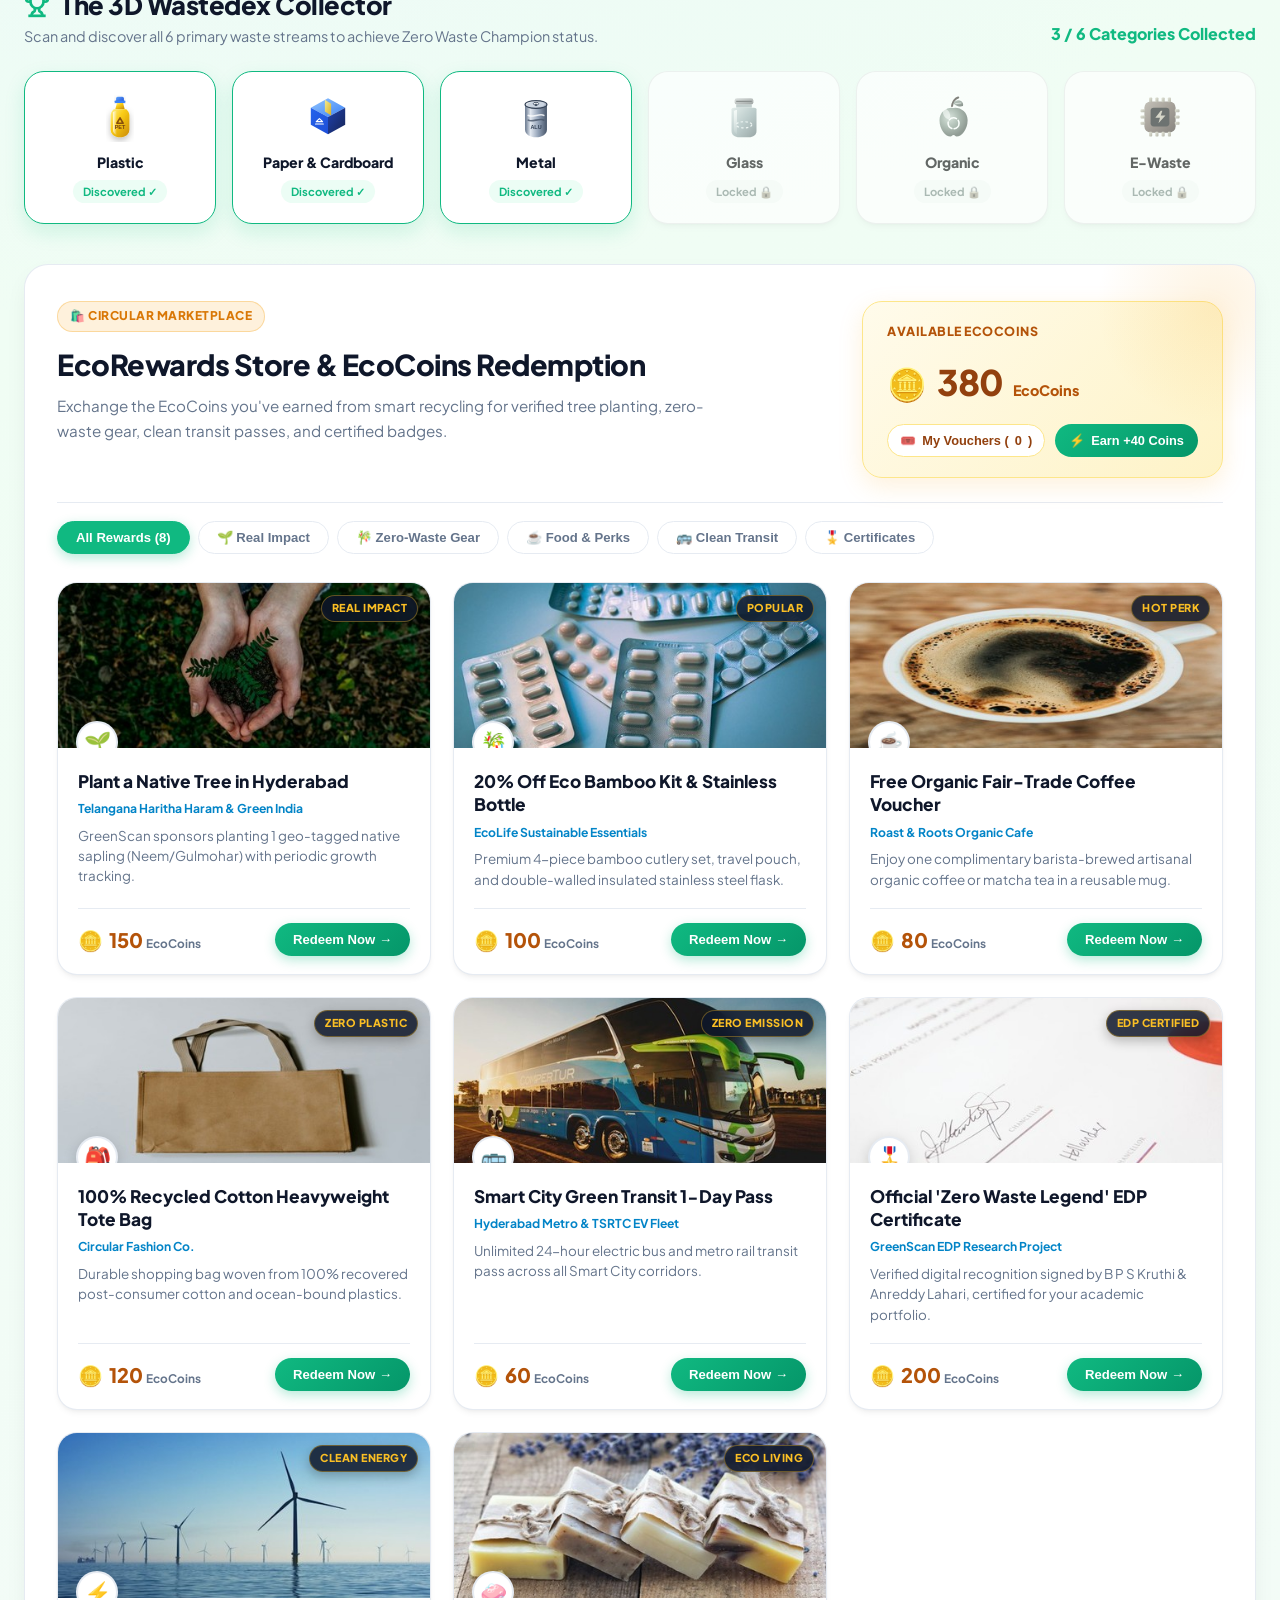
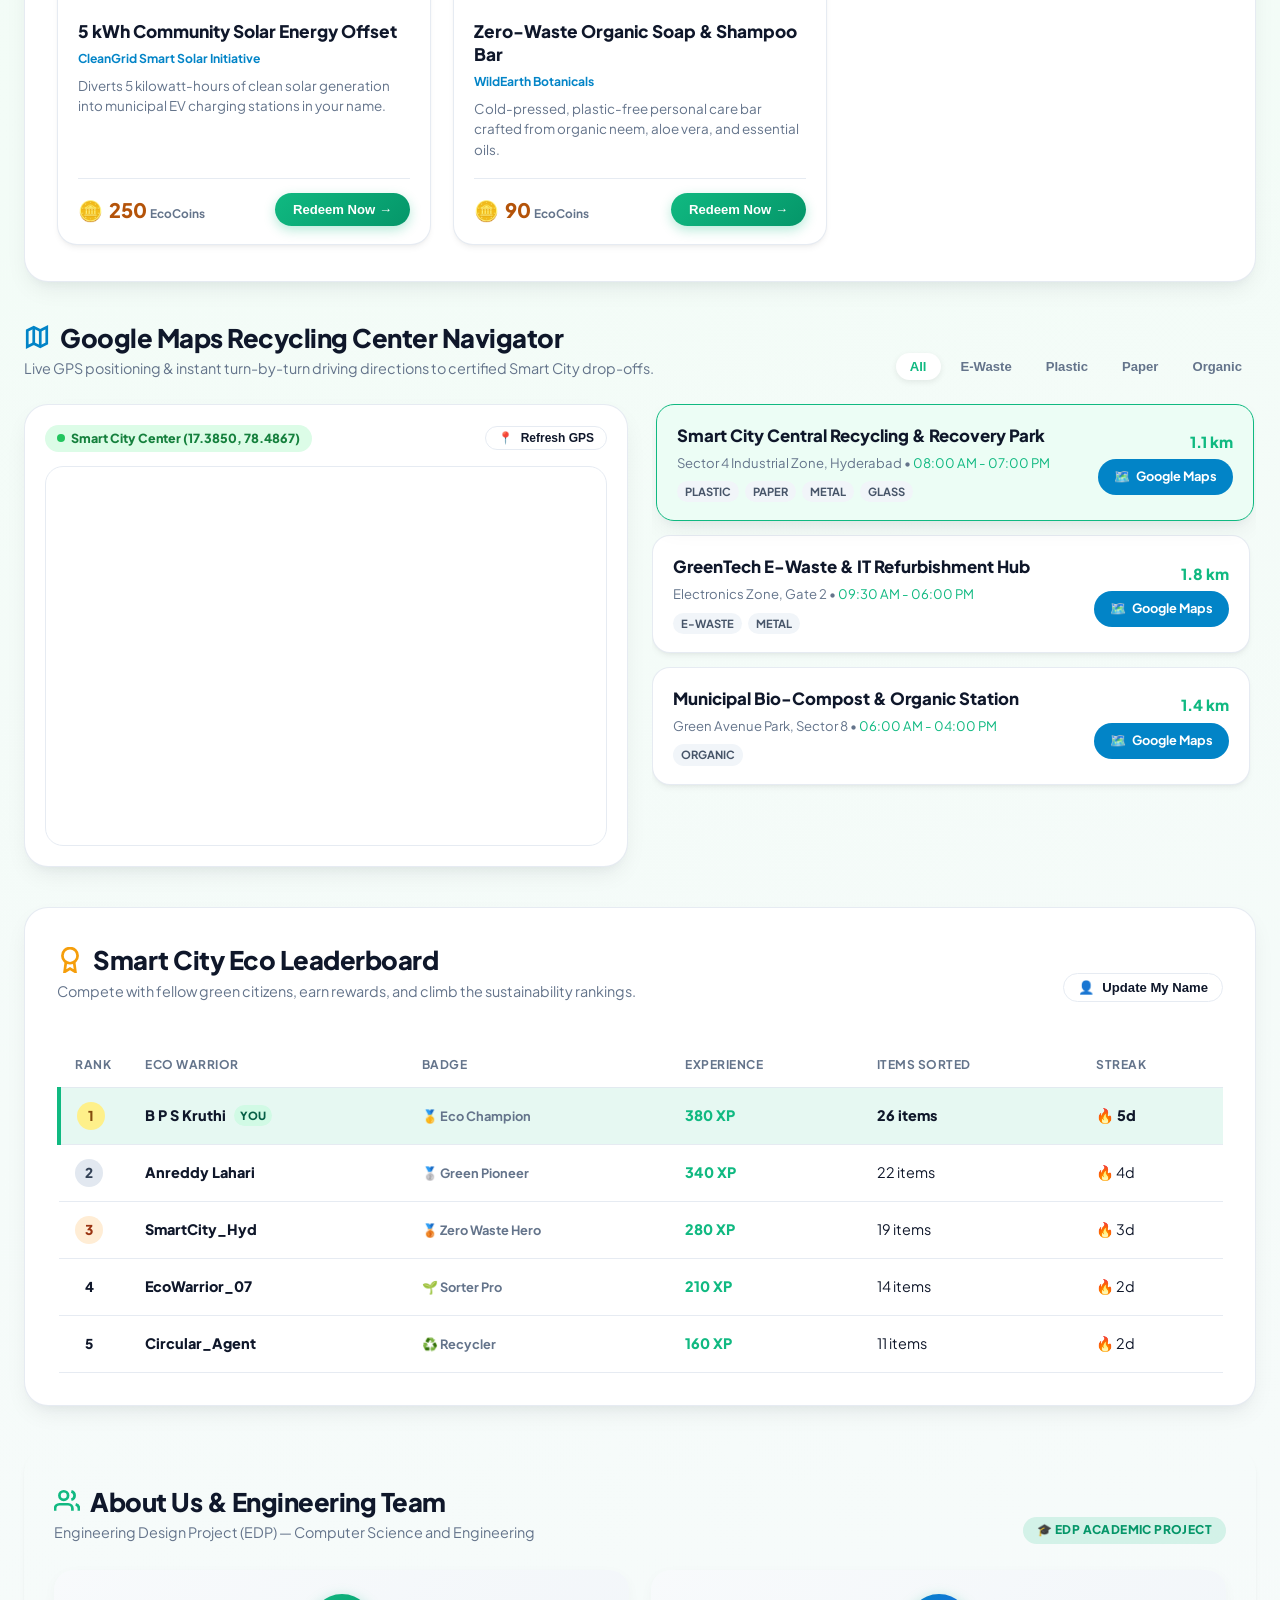
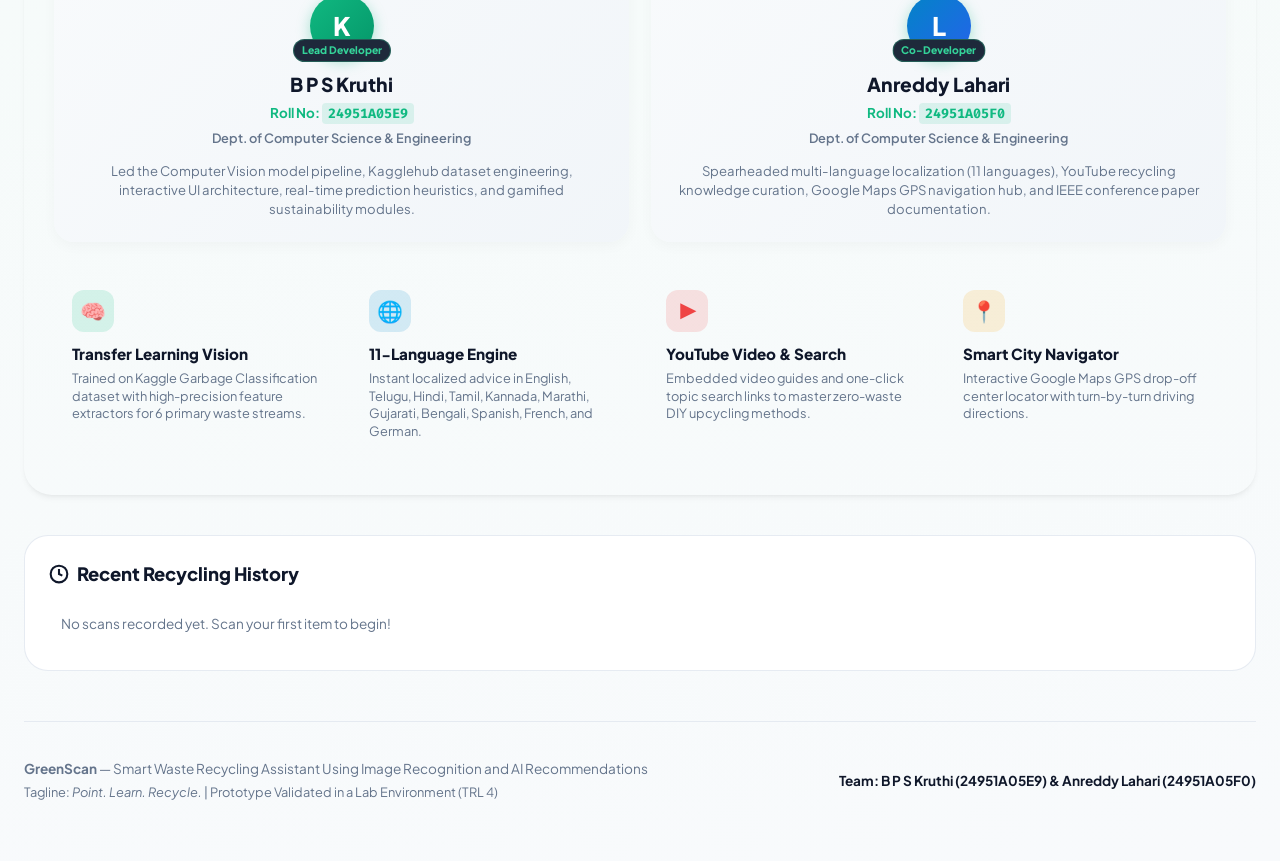
==== commit d061b445: "Prepare for deployment" ====
--- a/static/index.html
+++ b/static/index.html
@@ -9,7 +9,7 @@
   <link rel="preconnect" href="https://fonts.gstatic.com" crossorigin>
   <link href="https://fonts.googleapis.com/css2?family=Plus+Jakarta+Sans:ital,wght@0,300;0,400;0,500;0,600;0,700;0,800;1,800;1,900&family=Fira+Code:wght@400;500;600&display=swap" rel="stylesheet">
   <!-- Stylesheet -->
-  <link rel="stylesheet" href="css/style.css">
+  <link rel="stylesheet" href="/static/css/style.css">
   <link rel="icon" href="data:image/svg+xml,<svg xmlns='http://www.w3.org/2000/svg' viewBox='0 0 100 100'><text y='.9em' font-size='90'>♻️</text></svg>">
 </head>
 <body>
@@ -21,7 +21,7 @@
       <a href="#" class="brand-container">
         <div class="brand-icon-box">
           <!-- 3D Geometric Recycle Leaf SVG -->
-          <svg width="24" height="24" viewBox="0 0 24 24" fill="none" stroke="currentColor" stroke-width="2.5" stroke-linecap="round" stroke-linejoin="round">
+          <svg width="22" height="22" viewBox="0 0 24 24" fill="none" stroke="currentColor" stroke-width="2.5" stroke-linecap="round" stroke-linejoin="round">
             <polyline points="7 10 12 15 17 10"></polyline>
             <path d="M12 15V3"></path>
             <path d="M21 16.5A6.5 6.5 0 0 1 10.5 21"></path>
@@ -31,35 +31,47 @@
         <div class="brand-title">
           GREEN<span>SCAN</span>
         </div>
-        <span class="tagline-pill">Point. Learn. Recycle.</span>
       </a>
 
-      <nav>
+      <nav class="header-nav">
         <ul class="nav-links">
-          <li><a href="#scan-studio" class="active">AI Scanner</a></li>
-          <li><a href="#test-sandbox-section">Test Samples</a></li>
-          <li><a href="#wastedex-section">3D Wastedex</a></li>
-          <li><a href="#maps-section">Google Maps Radar</a></li>
+          <li><a href="#scan-studio" class="active">Scanner</a></li>
+          <li><a href="#test-sandbox-section">Sandbox</a></li>
+          <li><a href="#wastedex-section">Wastedex</a></li>
+          <li><a href="#maps-section">Radar</a></li>
           <li><a href="#leaderboard-section">Leaderboard</a></li>
-          <li><a href="#about-section">About Us</a></li>
+          <li><a href="#about-section">About</a></li>
         </ul>
       </nav>
 
       <div class="header-actions">
+        <!-- Voice Over Narration Toggle -->
+        <button class="btn-voice-toggle" id="voice-toggle" title="Toggle Voice Over Announcements" aria-label="Toggle Voice Over">
+          <span class="voice-icon-box" id="voice-icon">🔊</span>
+          <span class="voice-label" id="voice-label">Voice ON</span>
+        </button>
+
+        <!-- Header EcoCoins & Shop Now Button (Polished & Spacious) -->
+        <button class="btn-header-shop" id="btn-header-shop" title="Redeem EcoCoins in EcoRewards Store" onclick="document.getElementById('eco-shop-section').scrollIntoView({behavior: 'smooth'})">
+          <span class="coin-icon">🪙</span>
+          <span class="coin-amount" id="header-ecocoins-count">380</span>
+          <span class="shop-btn-label">Shop Now</span>
+        </button>
+
         <!-- Global Language Selector (11 Languages) -->
         <div class="header-lang-wrapper">
           <select class="header-lang-select" id="header-lang-select" title="Change Language">
-            <option value="en">🌐 English</option>
-            <option value="te">తెలుగు (Telugu)</option>
-            <option value="hi">हिंदी (Hindi)</option>
-            <option value="ta">தமிழ் (Tamil)</option>
-            <option value="kn">ಕನ್ನಡ (Kannada)</option>
-            <option value="ml">മലയാളം (Malayalam)</option>
-            <option value="mr">मराठी (Marathi)</option>
-            <option value="bn">বাংলা (Bengali)</option>
-            <option value="es">Español (Spanish)</option>
-            <option value="fr">Français (French)</option>
-            <option value="de">Deutsch (German)</option>
+            <option value="en">🌐 EN</option>
+            <option value="te">తెలుగు (TE)</option>
+            <option value="hi">हिंदी (HI)</option>
+            <option value="ta">தமிழ் (TA)</option>
+            <option value="kn">ಕನ್ನಡ (KN)</option>
+            <option value="ml">മലയാളം (ML)</option>
+            <option value="mr">मराठी (MR)</option>
+            <option value="bn">বাংলা (BN)</option>
+            <option value="es">ES</option>
+            <option value="fr">FR</option>
+            <option value="de">DE</option>
           </select>
         </div>
 
@@ -77,17 +89,12 @@
             <line x1="18.36" y1="5.64" x2="19.78" y2="4.22"></line>
           </svg>
         </button>
-
-        <a href="#scan-studio" class="btn-cta-green">
-          <svg width="16" height="16" viewBox="0 0 24 24" fill="none" stroke="currentColor" stroke-width="2.5" stroke-linecap="round" stroke-linejoin="round"><path d="M23 19a2 2 0 0 1-2 2H3a2 2 0 0 1-2-2V8a2 2 0 0 1 2-2h4l2-3h6l2 3h4a2 2 0 0 1 2 2z"></path><circle cx="12" cy="13" r="4"></circle></svg>
-          Quick Scan
-        </a>
       </div>
     </header>
 
     <!-- Hero Section (Matches Reference Image Exactly: Clean Industrial Pipeline, No Duplicate Text, No SDG Clutter) -->
     <section class="hero-outer-card">
-      <img src="img/hero_banner.png" alt="Smart Recycling Hero Banner" class="hero-banner-main">
+      <img src="/static/img/hero_banner.png" alt="Smart Recycling Hero Banner" class="hero-banner-main">
       
       <!-- Interactive Hotspots over the two frosted cards in the image -->
       <div class="hero-hotspots">
@@ -163,6 +170,17 @@
 
     <!-- Gamification & Impact Overview Bar -->
     <section class="gamification-impact-grid" id="impact-section">
+      <div class="metric-card metric-card-ecocoins" onclick="document.getElementById('eco-shop-section').scrollIntoView({behavior: 'smooth'})" title="Click to Redeem EcoCoins in Eco Store">
+        <div class="metric-icon-box" style="background: #fef3c7; color: #b45309;">
+          <span style="font-size: 26px; line-height: 1;">🪙</span>
+        </div>
+        <div class="metric-info">
+          <h3 id="stat-ecocoins">380 Coins</h3>
+          <p>Redeemable EcoCoins</p>
+        </div>
+        <span class="metric-shop-badge">Shop Now →</span>
+      </div>
+
       <div class="metric-card">
         <div class="metric-icon-box" style="background: #fef3c7; color: #b45309;">
           <svg width="28" height="28" viewBox="0 0 24 24" fill="none" stroke="currentColor" stroke-width="2.5"><polygon points="13 2 3 14 12 14 11 22 21 10 12 10 13 2"></polygon></svg>
@@ -212,13 +230,24 @@
           <h3>Test Model with Real Sample Images</h3>
           <p>Click any test image below to evaluate GreenScan's AI classification, preprocessing filters, and recycling recommendations instantly:</p>
         </div>
-        <span class="sandbox-count-tag">4 New Test Samples Ready</span>
+        <span class="sandbox-count-tag">5 Real Test Samples Ready</span>
       </div>
 
       <div class="test-samples-grid">
-        <div class="test-sample-item" onclick="loadTestSampleImage('img/test_images/crushed_plastic_bottle_sample.jpg', 'crushed_plastic_bottle_sample.jpg')">
+        <div class="test-sample-item" onclick="loadTestSampleImage('/static/img/test_images/ewaste_laptops_sample.jpg', 'ewaste_laptops_circuit_keyboards.jpg')">
           <div class="sample-img-box">
-            <img src="img/test_images/crushed_plastic_bottle_sample.jpg" alt="Crushed Plastic Bottle">
+            <img src="/static/img/test_images/ewaste_laptops_sample.jpg" alt="Electronic Waste Laptops and PCBs">
+            <span class="sample-hover-btn">▶ Test Now</span>
+          </div>
+          <div class="sample-meta">
+            <span class="sample-tag" style="background: rgba(234, 88, 12, 0.15); color: #ea580c; border: 1px solid rgba(234, 88, 12, 0.3);">Hazardous E-Waste</span>
+            <span class="sample-name">Discarded Laptops &amp; PCBs</span>
+          </div>
+        </div>
+
+        <div class="test-sample-item" onclick="loadTestSampleImage('/static/img/test_images/crushed_plastic_bottle_sample.jpg', 'crushed_plastic_bottle_sample.jpg')">
+          <div class="sample-img-box">
+            <img src="/static/img/test_images/crushed_plastic_bottle_sample.jpg" alt="Crushed Plastic Bottle">
             <span class="sample-hover-btn">▶ Test Now</span>
           </div>
           <div class="sample-meta">
@@ -227,9 +256,9 @@
           </div>
         </div>
 
-        <div class="test-sample-item" onclick="loadTestSampleImage('img/test_images/glass_sheet_sample.jpg', 'glass_sheet_sample.jpg')">
+        <div class="test-sample-item" onclick="loadTestSampleImage('/static/img/test_images/glass_sheet_sample.jpg', 'glass_sheet_sample.jpg')">
           <div class="sample-img-box">
-            <img src="img/test_images/glass_sheet_sample.jpg" alt="Clear Glass Sheet">
+            <img src="/static/img/test_images/glass_sheet_sample.jpg" alt="Clear Glass Sheet">
             <span class="sample-hover-btn">▶ Test Now</span>
           </div>
           <div class="sample-meta">
@@ -238,9 +267,9 @@
           </div>
         </div>
 
-        <div class="test-sample-item" onclick="loadTestSampleImage('img/test_images/glass_drinking_tumbler_sample.jpg', 'glass_drinking_tumbler_sample.jpg')">
+        <div class="test-sample-item" onclick="loadTestSampleImage('/static/img/test_images/glass_drinking_tumbler_sample.jpg', 'glass_drinking_tumbler_sample.jpg')">
           <div class="sample-img-box">
-            <img src="img/test_images/glass_drinking_tumbler_sample.jpg" alt="Glass Drinking Tumblers">
+            <img src="/static/img/test_images/glass_drinking_tumbler_sample.jpg" alt="Glass Drinking Tumblers">
             <span class="sample-hover-btn">▶ Test Now</span>
           </div>
           <div class="sample-meta">
@@ -249,9 +278,9 @@
           </div>
         </div>
 
-        <div class="test-sample-item" onclick="loadTestSampleImage('img/test_images/organic_vegetables_sample.jpg', 'organic_vegetables_sample.jpg')">
+        <div class="test-sample-item" onclick="loadTestSampleImage('/static/img/test_images/organic_vegetables_sample.jpg', 'organic_vegetables_sample.jpg')">
           <div class="sample-img-box">
-            <img src="img/test_images/organic_vegetables_sample.jpg" alt="Organic Vegetables and Fruits">
+            <img src="/static/img/test_images/organic_vegetables_sample.jpg" alt="Organic Vegetables and Fruits">
             <span class="sample-hover-btn">▶ Test Now</span>
           </div>
           <div class="sample-meta">
@@ -531,37 +560,37 @@
       <!-- Real Dataset Sample Thumbnails from actual local dataset cache -->
       <div class="dataset-sample-grid">
         <div class="dataset-sample-card">
-          <img src="img/dataset_samples/cardboard_sample.jpg" alt="Cardboard Sample" class="dataset-sample-thumb" onerror="this.src='img/hero_banner.png'">
+          <img src="/static/img/dataset_samples/cardboard_sample.jpg" alt="Cardboard Sample" class="dataset-sample-thumb" onerror="this.src='/static/img/hero_banner.png'">
           <div class="cls-name">Cardboard</div>
           <div class="cls-count">403 Images</div>
         </div>
 
         <div class="dataset-sample-card">
-          <img src="img/dataset_samples/glass_sample.jpg" alt="Glass Sample" class="dataset-sample-thumb" onerror="this.src='img/hero_banner.png'">
+          <img src="/static/img/dataset_samples/glass_sample.jpg" alt="Glass Sample" class="dataset-sample-thumb" onerror="this.src='/static/img/hero_banner.png'">
           <div class="cls-name">Glass</div>
           <div class="cls-count">501 Images</div>
         </div>
 
         <div class="dataset-sample-card">
-          <img src="img/dataset_samples/metal_sample.jpg" alt="Metal Sample" class="dataset-sample-thumb" onerror="this.src='img/hero_banner.png'">
+          <img src="/static/img/dataset_samples/metal_sample.jpg" alt="Metal Sample" class="dataset-sample-thumb" onerror="this.src='/static/img/hero_banner.png'">
           <div class="cls-name">Metal</div>
           <div class="cls-count">410 Images</div>
         </div>
 
         <div class="dataset-sample-card">
-          <img src="img/dataset_samples/paper_sample.jpg" alt="Paper Sample" class="dataset-sample-thumb" onerror="this.src='img/hero_banner.png'">
+          <img src="/static/img/dataset_samples/paper_sample.jpg" alt="Paper Sample" class="dataset-sample-thumb" onerror="this.src='/static/img/hero_banner.png'">
           <div class="cls-name">Paper</div>
           <div class="cls-count">594 Images</div>
         </div>
 
         <div class="dataset-sample-card">
-          <img src="img/dataset_samples/plastic_sample.jpg" alt="Plastic Sample" class="dataset-sample-thumb" onerror="this.src='img/hero_banner.png'">
+          <img src="/static/img/dataset_samples/plastic_sample.jpg" alt="Plastic Sample" class="dataset-sample-thumb" onerror="this.src='/static/img/hero_banner.png'">
           <div class="cls-name">Plastic</div>
           <div class="cls-count">482 Images</div>
         </div>
 
         <div class="dataset-sample-card">
-          <img src="img/dataset_samples/trash_sample.jpg" alt="Trash Sample" class="dataset-sample-thumb" onerror="this.src='img/hero_banner.png'">
+          <img src="/static/img/dataset_samples/trash_sample.jpg" alt="Trash Sample" class="dataset-sample-thumb" onerror="this.src='/static/img/hero_banner.png'">
           <div class="cls-name">Organic / Trash</div>
           <div class="cls-count">137 Images</div>
         </div>
@@ -614,6 +643,50 @@
           <h4>E-Waste</h4>
           <span class="count-pill">Locked 🔒</span>
         </div>
+      </div>
+    </section>
+
+    <!-- EcoRewards "Shop Now" Store Section (Redeem Gained EcoCoins) -->
+    <section class="eco-shop-section" id="eco-shop-section">
+      <div class="eco-shop-header-card">
+        <div class="shop-header-main">
+          <div class="shop-header-title-box">
+            <span class="shop-badge-pill">🛍️ Circular Marketplace</span>
+            <h2>EcoRewards Store &amp; EcoCoins Redemption</h2>
+            <p>Exchange the EcoCoins you've earned from smart recycling for verified tree planting, zero-waste gear, clean transit passes, and certified badges.</p>
+          </div>
+          <div class="shop-balance-widget">
+            <div class="balance-title">Available EcoCoins</div>
+            <div class="balance-count-wrap">
+              <span class="balance-coin-icon">🪙</span>
+              <span class="balance-number" id="shop-balance-number">380</span>
+              <span class="balance-tag">EcoCoins</span>
+            </div>
+            <div class="shop-quick-actions">
+              <button class="btn-shop-vouchers" id="btn-open-my-vouchers" onclick="openMyVouchersModal()">
+                <span>🎟️</span> My Vouchers (<span id="my-vouchers-badge">0</span>)
+              </button>
+              <button class="btn-earn-more-coins" onclick="document.getElementById('scan-studio').scrollIntoView({behavior: 'smooth'})">
+                <span>⚡</span> Earn +40 Coins
+              </button>
+            </div>
+          </div>
+        </div>
+
+        <!-- Shop Category Filter Tabs -->
+        <div class="shop-tabs-row">
+          <button class="shop-tab-btn active" data-filter="all">All Rewards (8)</button>
+          <button class="shop-tab-btn" data-filter="impact">🌱 Real Impact</button>
+          <button class="shop-tab-btn" data-filter="products">🎋 Zero-Waste Gear</button>
+          <button class="shop-tab-btn" data-filter="perks">☕ Food &amp; Perks</button>
+          <button class="shop-tab-btn" data-filter="mobility">🚌 Clean Transit</button>
+          <button class="shop-tab-btn" data-filter="digital">🎖️ Certificates</button>
+        </div>
+      </div>
+
+      <!-- Dynamic Shop Products Grid -->
+      <div class="eco-shop-grid" id="eco-shop-grid">
+        <!-- Dynamically rendered via JavaScript -->
       </div>
     </section>
 
@@ -830,12 +903,60 @@
     </div>
   </div>
 
+  <!-- Floating Voice-Over Notification Popup Container -->
+  <div id="greenscan-popup-container" class="popup-container" aria-live="polite"></div>
+
+  <!-- Reward Redeemed / Voucher Modal -->
+  <div class="video-modal-backdrop" id="voucher-modal" style="display: none;">
+    <div class="voucher-modal-card">
+      <div class="voucher-celebration-bubble" id="voucher-modal-icon">🎉</div>
+      <h3 id="voucher-modal-title">Reward Claimed!</h3>
+      <p class="voucher-subtitle" id="voucher-modal-partner">GreenScan Eco Partner Voucher</p>
+      
+      <div class="voucher-code-display-box">
+        <span class="voucher-code-label">Your Unique Voucher Code</span>
+        <span class="voucher-code-string" id="voucher-modal-code">GS-TREE-7892</span>
+        <button class="btn-copy-voucher-code" id="btn-copy-code" onclick="copyVoucherCode()">
+          <span>📋</span> Copy Voucher Code
+        </button>
+      </div>
+
+      <div class="voucher-meta-info" id="voucher-modal-instructions">
+        Show this voucher code at partner checkout or paste online to redeem your reward. Valid for 30 days.
+      </div>
+
+      <div style="display: flex; gap: 10px;">
+        <button class="btn-outline" style="flex: 1;" onclick="closeVoucherModal()">Close</button>
+        <button class="btn-cta-green" style="flex: 1;" onclick="closeVoucherModal(); openMyVouchersModal();">View All Vouchers</button>
+      </div>
+    </div>
+  </div>
+
+  <!-- My Redeemed Vouchers List Drawer Modal -->
+  <div class="video-modal-backdrop" id="my-vouchers-modal" style="display: none;">
+    <div class="voucher-modal-card" style="max-width: 580px;">
+      <div style="display: flex; align-items: center; justify-content: space-between; margin-bottom: 16px;">
+        <div style="text-align: left;">
+          <h3 style="margin-bottom: 4px;">My Redeemed Vouchers</h3>
+          <p style="color: var(--text-muted); font-size: 0.85rem;">All active rewards claimed with your EcoCoins</p>
+        </div>
+        <button class="btn-close-modal" onclick="closeMyVouchersModal()">&times;</button>
+      </div>
+
+      <div class="my-vouchers-list" id="my-vouchers-list">
+        <!-- Dynamic vouchers loaded from storage/API -->
+      </div>
+
+      <button class="btn-cta-green" style="width: 100%;" onclick="closeMyVouchersModal()">Back to Eco Store</button>
+    </div>
+  </div>
+
   <!-- Handcrafted 3D Vector SVG Icons Engine -->
-  <script src="js/icons.js"></script>
+  <script src="/static/js/icons.js"></script>
   <!-- Multilingual Waste Guidance Engine (English, Telugu, Hindi) -->
-  <script src="js/translations.js"></script>
+  <script src="/static/js/translations.js"></script>
   <!-- JavaScript Engine -->
-  <script src="js/app.js"></script>
+  <script src="/static/js/app.js"></script>
   <script>
     // Inject the handcrafted 3D SVG icons into the category strip on page load
     document.addEventListener("DOMContentLoaded", () => {
--- a/static/css/style.css
+++ b/static/css/style.css
@@ -72,34 +72,38 @@
   display: flex;
   align-items: center;
   justify-content: space-between;
-  padding: 14px 28px;
-  background: rgba(255, 255, 255, 0.88);
-  backdrop-filter: blur(14px);
-  -webkit-backdrop-filter: blur(14px);
+  padding: 12px 28px;
+  background: rgba(255, 255, 255, 0.94);
+  backdrop-filter: blur(16px);
+  -webkit-backdrop-filter: blur(16px);
   border: 1px solid var(--border-light);
   border-radius: var(--radius-pill);
   margin-bottom: 24px;
-  box-shadow: var(--shadow-sm);
+  box-shadow: 0 4px 24px rgba(0, 0, 0, 0.06);
   position: sticky;
-  top: 14px;
+  top: 12px;
   z-index: 100;
+  gap: 24px;
 }
 
 [data-theme="dark"] .main-header {
-  background: rgba(19, 29, 38, 0.88);
+  background: rgba(19, 29, 38, 0.94);
+  box-shadow: 0 4px 24px rgba(0, 0, 0, 0.4);
 }
 
 .brand-container {
-  display: flex;
-  align-items: center;
-  gap: 12px;
+  display: inline-flex;
+  align-items: center;
+  gap: 10px;
   text-decoration: none;
+  flex-shrink: 0;
+  white-space: nowrap;
 }
 
 .brand-icon-box {
-  width: 42px;
-  height: 42px;
-  border-radius: 12px;
+  width: 38px;
+  height: 38px;
+  border-radius: 10px;
   background: linear-gradient(135deg, #10b981 0%, #059669 100%);
   display: flex;
   align-items: center;
@@ -107,6 +111,7 @@
   color: white;
   box-shadow: 0 4px 12px rgba(16, 185, 129, 0.35);
   transition: transform 0.3s ease;
+  flex-shrink: 0;
 }
 
 .brand-container:hover .brand-icon-box {
@@ -114,49 +119,46 @@
 }
 
 .brand-title {
-  font-size: 1.35rem;
+  font-size: 1.25rem;
   font-weight: 800;
   letter-spacing: -0.5px;
   color: var(--text-main);
   display: flex;
   align-items: center;
-  gap: 6px;
+  gap: 4px;
+  white-space: nowrap;
 }
 
 .brand-title span {
   color: var(--primary);
 }
 
-.tagline-pill {
-  font-size: 0.72rem;
-  font-weight: 800;
-  color: #065f46;
-  background: #d1fae5;
-  padding: 4px 12px;
-  border-radius: var(--radius-pill);
-  letter-spacing: 0.3px;
-  text-transform: uppercase;
-}
-
-[data-theme="dark"] .tagline-pill {
-  background: rgba(16, 185, 129, 0.2);
-  color: #6ee7b7;
+nav.header-nav {
+  display: flex;
+  align-items: center;
+  justify-content: center;
+  flex: 0 1 auto;
 }
 
 .nav-links {
   display: flex;
   align-items: center;
-  gap: 28px;
+  gap: 22px;
   list-style: none;
+  margin: 0;
+  padding: 0;
+  white-space: nowrap;
 }
 
 .nav-links a {
   text-decoration: none;
-  font-size: 0.92rem;
-  font-weight: 600;
+  font-size: 0.9rem;
+  font-weight: 700;
   color: var(--text-muted);
   transition: var(--transition);
   position: relative;
+  white-space: nowrap;
+  padding: 4px 6px;
 }
 
 .nav-links a:hover,
@@ -170,7 +172,7 @@
   bottom: -4px;
   left: 0;
   width: 0;
-  height: 2px;
+  height: 2.5px;
   background: var(--primary);
   border-radius: 2px;
   transition: width 0.2s ease;
@@ -182,9 +184,30 @@
 }
 
 .header-actions {
-  display: flex;
+  display: inline-flex;
   align-items: center;
   gap: 12px;
+  flex-shrink: 0;
+  white-space: nowrap;
+}
+
+@media (max-width: 1080px) {
+  .main-header {
+    flex-wrap: wrap;
+    border-radius: 20px;
+    padding: 12px 20px;
+    gap: 12px;
+  }
+  nav.header-nav {
+    order: 3;
+    width: 100%;
+    justify-content: center;
+    padding-top: 8px;
+    border-top: 1px solid var(--border-light);
+  }
+  .nav-links {
+    gap: 18px;
+  }
 }
 
 .btn-theme-toggle {
@@ -2662,3 +2685,945 @@
     grid-template-columns: 1fr;
   }
 }
+
+/* ====================================================================
+   GreenScan: Voice Over Engine & Notification Popup System
+   ==================================================================== */
+.btn-voice-toggle {
+  display: inline-flex;
+  align-items: center;
+  gap: 6px;
+  padding: 6px 13px;
+  background: rgba(16, 185, 129, 0.12);
+  color: #059669;
+  border: 1.5px solid rgba(16, 185, 129, 0.35);
+  border-radius: var(--radius-pill);
+  font-size: 0.8rem;
+  font-weight: 700;
+  cursor: pointer;
+  transition: var(--transition);
+  outline: none;
+  white-space: nowrap;
+  flex-shrink: 0;
+}
+
+.btn-voice-toggle .voice-icon-box {
+  font-size: 0.95rem;
+  line-height: 1;
+}
+
+.btn-voice-toggle .voice-label {
+  white-space: nowrap;
+}
+
+.btn-voice-toggle:hover {
+  background: rgba(16, 185, 129, 0.22);
+  transform: translateY(-1px);
+}
+
+.btn-voice-toggle.muted {
+  background: rgba(100, 116, 139, 0.1);
+  color: var(--text-muted);
+  border-color: rgba(100, 116, 139, 0.25);
+}
+
+.btn-header-shop {
+  display: inline-flex;
+  align-items: center;
+  gap: 10px;
+  padding: 8px 18px;
+  background: linear-gradient(135deg, #f59e0b 0%, #d97706 100%);
+  color: #ffffff;
+  border: none;
+  border-radius: var(--radius-pill);
+  font-size: 0.86rem;
+  font-weight: 800;
+  cursor: pointer;
+  box-shadow: 0 4px 18px rgba(245, 158, 11, 0.38);
+  transition: var(--transition);
+  outline: none;
+  white-space: nowrap;
+  flex-shrink: 0;
+  letter-spacing: 0.2px;
+}
+
+.btn-header-shop:hover {
+  transform: translateY(-2px);
+  box-shadow: 0 8px 24px rgba(245, 158, 11, 0.5);
+  background: linear-gradient(135deg, #fbbf24 0%, #d97706 100%);
+}
+
+.btn-header-shop .coin-icon {
+  animation: coinBob 2s infinite ease-in-out;
+  display: inline-block;
+  font-size: 1.15rem;
+  line-height: 1;
+  filter: drop-shadow(0 1px 2px rgba(0, 0, 0, 0.25));
+}
+
+.btn-header-shop .coin-amount {
+  font-weight: 900;
+  white-space: nowrap;
+  letter-spacing: 0.3px;
+  font-size: 0.95rem;
+}
+
+.btn-header-shop .shop-btn-label {
+  background: rgba(0, 0, 0, 0.2);
+  padding: 3px 10px;
+  border-radius: var(--radius-pill);
+  font-size: 0.74rem;
+  font-weight: 800;
+  letter-spacing: 0.4px;
+  text-transform: uppercase;
+  white-space: nowrap;
+}
+
+@media (max-width: 1220px) {
+  .tagline-pill {
+    display: none;
+  }
+  .nav-links {
+    gap: 12px;
+  }
+}
+
+@media (max-width: 1040px) {
+  .nav-links {
+    gap: 10px;
+  }
+  .nav-links a {
+    font-size: 0.82rem;
+  }
+  .btn-voice-toggle .voice-label {
+    display: none;
+  }
+  .btn-header-shop .shop-btn-label {
+    display: none;
+  }
+}
+
+@keyframes coinBob {
+  0%, 100% { transform: translateY(0); }
+  50% { transform: translateY(-3px) scale(1.1); }
+}
+
+.nav-shop-link {
+  position: relative;
+}
+
+.shop-nav-tag {
+  background: linear-gradient(135deg, rgba(245, 158, 11, 0.15), rgba(217, 119, 6, 0.15));
+  color: #d97706;
+  border: 1px solid rgba(245, 158, 11, 0.3);
+  padding: 5px 12px;
+  border-radius: var(--radius-pill);
+  font-weight: 800 !important;
+  font-size: 0.82rem;
+  display: inline-flex;
+  align-items: center;
+  gap: 5px;
+  transition: var(--transition);
+}
+
+.shop-nav-tag:hover {
+  background: #f59e0b;
+  color: #ffffff;
+}
+
+/* EcoCoins Card in Gamification Grid */
+.metric-card-ecocoins {
+  position: relative;
+  border: 1.5px solid rgba(245, 158, 11, 0.35) !important;
+  background: linear-gradient(145deg, rgba(254, 243, 199, 0.5) 0%, var(--card-bg) 100%) !important;
+  cursor: pointer;
+  transition: var(--transition);
+}
+
+.metric-card-ecocoins:hover {
+  transform: translateY(-4px);
+  box-shadow: 0 12px 28px rgba(245, 158, 11, 0.2);
+  border-color: #f59e0b !important;
+}
+
+.metric-shop-badge {
+  font-size: 0.72rem;
+  font-weight: 800;
+  color: #b45309;
+  background: #fef3c7;
+  border: 1px solid #fde68a;
+  padding: 3px 10px;
+  border-radius: var(--radius-pill);
+  display: inline-block;
+  margin-top: 6px;
+  transition: var(--transition);
+}
+
+.metric-card-ecocoins:hover .metric-shop-badge {
+  background: #f59e0b;
+  color: #ffffff;
+}
+
+/* ====================================================================
+   EcoRewards "Shop Now" Store Section
+   ==================================================================== */
+.eco-shop-section {
+  background: var(--card-bg);
+  border: 1px solid var(--border-light);
+  border-radius: var(--radius-card);
+  padding: 36px 32px;
+  margin-bottom: 36px;
+  box-shadow: var(--shadow-md);
+  position: relative;
+  overflow: hidden;
+}
+
+.eco-shop-section::before {
+  content: "";
+  position: absolute;
+  top: -80px;
+  right: -80px;
+  width: 240px;
+  height: 240px;
+  background: radial-gradient(circle, rgba(245, 158, 11, 0.12) 0%, transparent 70%);
+  pointer-events: none;
+}
+
+.eco-shop-header-card {
+  margin-bottom: 28px;
+}
+
+.shop-header-main {
+  display: flex;
+  align-items: flex-start;
+  justify-content: space-between;
+  gap: 24px;
+  flex-wrap: wrap;
+  margin-bottom: 24px;
+}
+
+.shop-header-title-box {
+  flex: 1;
+  min-width: 280px;
+}
+
+.shop-badge-pill {
+  display: inline-flex;
+  align-items: center;
+  gap: 6px;
+  padding: 5px 12px;
+  background: rgba(245, 158, 11, 0.14);
+  color: #d97706;
+  border: 1px solid rgba(245, 158, 11, 0.3);
+  border-radius: var(--radius-pill);
+  font-size: 0.75rem;
+  font-weight: 800;
+  text-transform: uppercase;
+  letter-spacing: 0.5px;
+  margin-bottom: 10px;
+}
+
+.shop-header-title-box h2 {
+  font-size: 1.8rem;
+  font-weight: 800;
+  color: var(--text-main);
+  margin-bottom: 8px;
+  letter-spacing: -0.5px;
+}
+
+.shop-header-title-box p {
+  color: var(--text-muted);
+  font-size: 0.95rem;
+  max-width: 650px;
+  line-height: 1.6;
+}
+
+.shop-balance-widget {
+  background: linear-gradient(135deg, #fffbeb 0%, #fef3c7 100%);
+  border: 1.5px solid #fde68a;
+  border-radius: 20px;
+  padding: 20px 24px;
+  display: flex;
+  flex-direction: column;
+  gap: 14px;
+  box-shadow: 0 8px 24px rgba(245, 158, 11, 0.15);
+  min-width: 310px;
+}
+
+[data-theme="dark"] .shop-balance-widget {
+  background: linear-gradient(135deg, #231b0e 0%, #2f220b 100%);
+  border-color: rgba(245, 158, 11, 0.3);
+}
+
+.balance-title {
+  font-size: 0.78rem;
+  font-weight: 800;
+  text-transform: uppercase;
+  color: #b45309;
+  letter-spacing: 0.5px;
+}
+
+[data-theme="dark"] .balance-title {
+  color: #fbbf24;
+}
+
+.balance-count-wrap {
+  display: flex;
+  align-items: baseline;
+  gap: 10px;
+}
+
+.balance-coin-icon {
+  font-size: 2rem;
+  line-height: 1;
+}
+
+.balance-number {
+  font-size: 2.2rem;
+  font-weight: 900;
+  color: #92400e;
+  letter-spacing: -1px;
+}
+
+[data-theme="dark"] .balance-number {
+  color: #fef08a;
+}
+
+.balance-tag {
+  font-size: 0.9rem;
+  font-weight: 800;
+  color: #b45309;
+}
+
+.shop-quick-actions {
+  display: flex;
+  gap: 10px;
+}
+
+.btn-shop-vouchers {
+  flex: 1;
+  background: #ffffff;
+  color: #92400e;
+  border: 1px solid #fde68a;
+  padding: 8px 12px;
+  border-radius: var(--radius-pill);
+  font-weight: 800;
+  font-size: 0.8rem;
+  cursor: pointer;
+  display: inline-flex;
+  align-items: center;
+  justify-content: center;
+  gap: 6px;
+  transition: var(--transition);
+}
+
+[data-theme="dark"] .btn-shop-vouchers {
+  background: #181f29;
+  border-color: rgba(245, 158, 11, 0.4);
+  color: #fbbf24;
+}
+
+.btn-shop-vouchers:hover {
+  background: #fef3c7;
+  transform: translateY(-1px);
+}
+
+.btn-earn-more-coins {
+  background: linear-gradient(135deg, #10b981, #059669);
+  color: #ffffff;
+  border: none;
+  padding: 8px 14px;
+  border-radius: var(--radius-pill);
+  font-weight: 800;
+  font-size: 0.8rem;
+  cursor: pointer;
+  display: inline-flex;
+  align-items: center;
+  gap: 6px;
+  transition: var(--transition);
+}
+
+.btn-earn-more-coins:hover {
+  box-shadow: 0 4px 12px rgba(16, 185, 129, 0.4);
+  transform: translateY(-1px);
+}
+
+/* Category Filter Tabs */
+.shop-tabs-row {
+  display: flex;
+  gap: 8px;
+  flex-wrap: wrap;
+  border-top: 1px solid var(--border-light);
+  padding-top: 18px;
+}
+
+.shop-tab-btn {
+  padding: 8px 18px;
+  border-radius: var(--radius-pill);
+  border: 1px solid var(--border-light);
+  background: transparent;
+  color: var(--text-muted);
+  font-size: 0.82rem;
+  font-weight: 700;
+  cursor: pointer;
+  transition: var(--transition);
+}
+
+.shop-tab-btn:hover {
+  color: var(--text-main);
+  border-color: var(--primary);
+}
+
+.shop-tab-btn.active {
+  background: #10b981;
+  color: #ffffff;
+  border-color: #10b981;
+  box-shadow: 0 4px 12px rgba(16, 185, 129, 0.3);
+}
+
+/* Shop Grid & Reward Cards with Real Product Photos */
+.eco-shop-grid {
+  display: grid;
+  grid-template-columns: repeat(auto-fill, minmax(290px, 1fr));
+  gap: 22px;
+}
+
+.eco-reward-card {
+  background: var(--card-bg);
+  border: 1px solid var(--border-light);
+  border-radius: 20px;
+  padding: 0;
+  display: flex;
+  flex-direction: column;
+  justify-content: space-between;
+  position: relative;
+  transition: var(--transition);
+  box-shadow: var(--shadow-sm);
+  overflow: hidden;
+}
+
+.eco-reward-card:hover {
+  transform: translateY(-5px);
+  border-color: rgba(16, 185, 129, 0.4);
+  box-shadow: 0 16px 36px rgba(16, 185, 129, 0.16);
+}
+
+.reward-photo-box {
+  position: relative;
+  width: 100%;
+  height: 165px;
+  overflow: hidden;
+  background: #0f172a;
+}
+
+.reward-photo-img {
+  width: 100%;
+  height: 100%;
+  object-fit: cover;
+  transition: transform 0.4s cubic-bezier(0.16, 1, 0.3, 1);
+  display: block;
+}
+
+.eco-reward-card:hover .reward-photo-img {
+  transform: scale(1.08);
+}
+
+.reward-badge-pill.overlay {
+  position: absolute;
+  top: 12px;
+  right: 12px;
+  background: rgba(15, 23, 42, 0.85);
+  color: #fbbf24;
+  border: 1px solid rgba(251, 191, 36, 0.35);
+  backdrop-filter: blur(8px);
+  -webkit-backdrop-filter: blur(8px);
+  padding: 4px 10px;
+  border-radius: var(--radius-pill);
+  font-size: 0.68rem;
+  font-weight: 800;
+  text-transform: uppercase;
+  letter-spacing: 0.5px;
+  z-index: 2;
+  box-shadow: 0 4px 12px rgba(0, 0, 0, 0.25);
+}
+
+.reward-icon-circle-overlay {
+  position: absolute;
+  bottom: -15px;
+  left: 18px;
+  width: 42px;
+  height: 42px;
+  border-radius: 50%;
+  background: var(--card-bg);
+  border: 2px solid var(--border-light);
+  display: flex;
+  align-items: center;
+  justify-content: center;
+  font-size: 22px;
+  box-shadow: 0 4px 14px rgba(0, 0, 0, 0.15);
+  z-index: 3;
+}
+
+.reward-card-content {
+  padding: 22px 20px 18px;
+  display: flex;
+  flex-direction: column;
+  justify-content: space-between;
+  flex: 1;
+}
+
+.reward-card-body h4 {
+  font-size: 1.08rem;
+  font-weight: 800;
+  color: var(--text-main);
+  margin-bottom: 6px;
+  line-height: 1.35;
+}
+
+.reward-partner-tag {
+  font-size: 0.76rem;
+  font-weight: 700;
+  color: #0284c7;
+  display: block;
+  margin-bottom: 8px;
+}
+
+.reward-desc {
+  font-size: 0.84rem;
+  color: var(--text-muted);
+  line-height: 1.5;
+  margin-bottom: 18px;
+}
+
+.reward-card-footer {
+  display: flex;
+  align-items: center;
+  justify-content: space-between;
+  border-top: 1px solid var(--border-light);
+  padding-top: 14px;
+}
+
+.reward-cost-box {
+  display: flex;
+  align-items: center;
+  gap: 6px;
+}
+
+.reward-cost-coins {
+  font-size: 1.25rem;
+  font-weight: 900;
+  color: #b45309;
+}
+
+[data-theme="dark"] .reward-cost-coins {
+  color: #fbbf24;
+}
+
+.reward-cost-label {
+  font-size: 0.74rem;
+  font-weight: 700;
+  color: var(--text-muted);
+}
+
+.btn-redeem-item {
+  background: linear-gradient(135deg, #10b981 0%, #059669 100%);
+  color: #ffffff;
+  border: none;
+  padding: 9px 18px;
+  border-radius: var(--radius-pill);
+  font-weight: 800;
+  font-size: 0.82rem;
+  cursor: pointer;
+  transition: var(--transition);
+  box-shadow: 0 4px 12px rgba(16, 185, 129, 0.3);
+}
+
+.btn-redeem-item:hover {
+  transform: translateY(-2px);
+  box-shadow: 0 8px 18px rgba(16, 185, 129, 0.45);
+}
+
+.btn-redeem-item.need-coins {
+  background: rgba(148, 163, 184, 0.2);
+  color: var(--text-muted);
+  box-shadow: none;
+  cursor: pointer;
+  font-size: 0.78rem;
+  padding: 8px 14px;
+}
+
+.btn-redeem-item.need-coins:hover {
+  background: rgba(245, 158, 11, 0.15);
+  color: #d97706;
+}
+
+/* ====================================================================
+   Voice-Over Notification Popup System
+   ==================================================================== */
+.popup-container {
+  position: fixed;
+  top: 90px;
+  right: 24px;
+  z-index: 99999;
+  display: flex;
+  flex-direction: column;
+  gap: 12px;
+  pointer-events: none;
+  max-width: 400px;
+  width: calc(100vw - 48px);
+}
+
+.greenscan-popup {
+  pointer-events: auto;
+  background: rgba(15, 23, 42, 0.95);
+  backdrop-filter: blur(16px);
+  -webkit-backdrop-filter: blur(16px);
+  border-radius: 18px;
+  border: 1.5px solid rgba(255, 255, 255, 0.15);
+  box-shadow: 0 20px 45px rgba(0, 0, 0, 0.4);
+  color: #ffffff;
+  padding: 16px 18px;
+  position: relative;
+  overflow: hidden;
+  animation: popupSlideIn 0.35s cubic-bezier(0.16, 1, 0.3, 1);
+  transition: transform 0.25s, opacity 0.25s;
+}
+
+@keyframes popupSlideIn {
+  from {
+    opacity: 0;
+    transform: translateX(60px) scale(0.92);
+  }
+  to {
+    opacity: 1;
+    transform: translateX(0) scale(1);
+  }
+}
+
+.greenscan-popup.popup-coins {
+  border-color: rgba(245, 158, 11, 0.5);
+  box-shadow: 0 16px 36px rgba(245, 158, 11, 0.25);
+}
+
+.greenscan-popup.popup-scan {
+  border-color: rgba(16, 185, 129, 0.5);
+  box-shadow: 0 16px 36px rgba(16, 185, 129, 0.25);
+}
+
+.greenscan-popup.popup-reward {
+  border-color: rgba(139, 92, 246, 0.55);
+  box-shadow: 0 16px 36px rgba(139, 92, 246, 0.28);
+}
+
+.popup-top-row {
+  display: flex;
+  align-items: center;
+  justify-content: space-between;
+  margin-bottom: 8px;
+}
+
+.popup-left-badge {
+  display: flex;
+  align-items: center;
+  gap: 8px;
+}
+
+.popup-icon-glyph {
+  font-size: 1.35rem;
+  line-height: 1;
+}
+
+.popup-title {
+  font-size: 0.88rem;
+  font-weight: 800;
+  color: #f8fafc;
+  letter-spacing: -0.2px;
+}
+
+.popup-voice-status {
+  display: flex;
+  align-items: center;
+  gap: 6px;
+}
+
+/* Sound Wave Bars Animation */
+.popup-soundwave {
+  display: inline-flex;
+  align-items: center;
+  gap: 2.5px;
+  height: 16px;
+}
+
+.popup-soundwave span {
+  width: 3px;
+  height: 4px;
+  background: #10b981;
+  border-radius: 9999px;
+  transition: height 0.15s ease;
+}
+
+.popup-soundwave.active span {
+  animation: waveBar 0.9s infinite ease-in-out alternate;
+}
+
+.popup-soundwave.active span:nth-child(1) { animation-delay: 0.1s; height: 12px; }
+.popup-soundwave.active span:nth-child(2) { animation-delay: 0.3s; height: 16px; }
+.popup-soundwave.active span:nth-child(3) { animation-delay: 0.2s; height: 14px; }
+.popup-soundwave.active span:nth-child(4) { animation-delay: 0.4s; height: 10px; }
+
+@keyframes waveBar {
+  0% { height: 4px; }
+  100% { height: 16px; }
+}
+
+.popup-close-btn {
+  background: transparent;
+  border: none;
+  color: #94a3b8;
+  font-size: 1.2rem;
+  cursor: pointer;
+  line-height: 1;
+  padding: 2px 4px;
+  border-radius: 6px;
+  transition: color 0.15s;
+}
+
+.popup-close-btn:hover {
+  color: #ffffff;
+}
+
+.popup-message-txt {
+  font-size: 0.84rem;
+  color: #cbd5e1;
+  line-height: 1.45;
+  margin-bottom: 12px;
+}
+
+.popup-message-txt strong {
+  color: #ffffff;
+}
+
+.popup-actions-row {
+  display: flex;
+  align-items: center;
+  justify-content: space-between;
+  gap: 8px;
+}
+
+.btn-popup-replay {
+  background: rgba(255, 255, 255, 0.1);
+  border: 1px solid rgba(255, 255, 255, 0.18);
+  color: #f1f5f9;
+  border-radius: var(--radius-pill);
+  padding: 4px 12px;
+  font-size: 0.74rem;
+  font-weight: 700;
+  cursor: pointer;
+  display: inline-flex;
+  align-items: center;
+  gap: 5px;
+  transition: var(--transition);
+}
+
+.btn-popup-replay:hover {
+  background: rgba(255, 255, 255, 0.2);
+  color: #ffffff;
+}
+
+.btn-popup-cta {
+  background: #10b981;
+  border: none;
+  color: #ffffff;
+  border-radius: var(--radius-pill);
+  padding: 4px 12px;
+  font-size: 0.74rem;
+  font-weight: 800;
+  cursor: pointer;
+  transition: var(--transition);
+}
+
+.btn-popup-cta:hover {
+  background: #059669;
+}
+
+.popup-progress-line {
+  position: absolute;
+  bottom: 0;
+  left: 0;
+  height: 3px;
+  background: linear-gradient(90deg, #10b981, #06b6d4);
+  animation: popupProgress 6s linear forwards;
+}
+
+.greenscan-popup.popup-coins .popup-progress-line {
+  background: linear-gradient(90deg, #f59e0b, #fbbf24);
+}
+
+.greenscan-popup.popup-reward .popup-progress-line {
+  background: linear-gradient(90deg, #8b5cf6, #ec4899);
+}
+
+@keyframes popupProgress {
+  from { width: 100%; }
+  to { width: 0%; }
+}
+
+/* Pause progress bar when hovering on popup */
+.greenscan-popup:hover .popup-progress-line {
+  animation-play-state: paused;
+}
+
+/* ====================================================================
+   Reward Voucher Redemption Modals
+   ==================================================================== */
+.voucher-modal-card {
+  background: var(--card-bg);
+  border: 1px solid var(--border-light);
+  border-radius: 24px;
+  padding: 32px;
+  max-width: 500px;
+  width: 90%;
+  position: relative;
+  text-align: center;
+  box-shadow: 0 25px 60px rgba(0, 0, 0, 0.35);
+  animation: modalScaleUp 0.3s cubic-bezier(0.16, 1, 0.3, 1);
+}
+
+@keyframes modalScaleUp {
+  from { transform: scale(0.9); opacity: 0; }
+  to { transform: scale(1); opacity: 1; }
+}
+
+.voucher-celebration-bubble {
+  width: 72px;
+  height: 72px;
+  margin: 0 auto 16px;
+  border-radius: 50%;
+  background: linear-gradient(135deg, #fef3c7, #fde68a);
+  display: flex;
+  align-items: center;
+  justify-content: center;
+  font-size: 36px;
+  box-shadow: 0 8px 24px rgba(245, 158, 11, 0.25);
+}
+
+.voucher-modal-card h3 {
+  font-size: 1.45rem;
+  font-weight: 800;
+  color: var(--text-main);
+  margin-bottom: 6px;
+}
+
+.voucher-modal-card p.voucher-subtitle {
+  color: var(--text-muted);
+  font-size: 0.88rem;
+  margin-bottom: 20px;
+}
+
+.voucher-code-display-box {
+  background: rgba(16, 185, 129, 0.08);
+  border: 2px dashed #10b981;
+  border-radius: 16px;
+  padding: 18px;
+  margin-bottom: 20px;
+}
+
+.voucher-code-label {
+  font-size: 0.72rem;
+  font-weight: 800;
+  text-transform: uppercase;
+  color: #059669;
+  letter-spacing: 1px;
+  display: block;
+  margin-bottom: 6px;
+}
+
+.voucher-code-string {
+  font-family: 'Fira Code', monospace;
+  font-size: 1.55rem;
+  font-weight: 800;
+  color: var(--text-main);
+  letter-spacing: 2px;
+  display: block;
+  margin-bottom: 12px;
+}
+
+.btn-copy-voucher-code {
+  background: #10b981;
+  color: #ffffff;
+  border: none;
+  padding: 8px 18px;
+  border-radius: var(--radius-pill);
+  font-weight: 800;
+  font-size: 0.8rem;
+  cursor: pointer;
+  display: inline-flex;
+  align-items: center;
+  gap: 6px;
+  transition: var(--transition);
+}
+
+.btn-copy-voucher-code:hover {
+  background: #059669;
+  transform: translateY(-1px);
+}
+
+.voucher-meta-info {
+  background: rgba(241, 245, 249, 0.6);
+  border-radius: 14px;
+  padding: 14px;
+  font-size: 0.8rem;
+  color: var(--text-muted);
+  text-align: left;
+  line-height: 1.55;
+  margin-bottom: 22px;
+}
+
+[data-theme="dark"] .voucher-meta-info {
+  background: rgba(30, 41, 59, 0.7);
+}
+
+/* My Vouchers List in Drawer/Modal */
+.my-vouchers-list {
+  display: flex;
+  flex-direction: column;
+  gap: 12px;
+  max-height: 380px;
+  overflow-y: auto;
+  margin: 16px 0 20px;
+  text-align: left;
+}
+
+.voucher-item-row {
+  display: flex;
+  align-items: center;
+  justify-content: space-between;
+  padding: 12px 16px;
+  border: 1px solid var(--border-light);
+  border-radius: 14px;
+  background: var(--card-bg);
+  gap: 12px;
+}
+
+.voucher-item-row .v-info h5 {
+  font-size: 0.9rem;
+  font-weight: 800;
+  color: var(--text-main);
+  margin-bottom: 3px;
+}
+
+.voucher-item-row .v-info p {
+  font-size: 0.76rem;
+  color: var(--text-muted);
+}
+
+.voucher-item-row .v-code-pill {
+  font-family: 'Fira Code', monospace;
+  font-size: 0.85rem;
+  font-weight: 800;
+  background: rgba(16, 185, 129, 0.12);
+  color: #059669;
+  padding: 4px 10px;
+  border-radius: 8px;
+}
+
